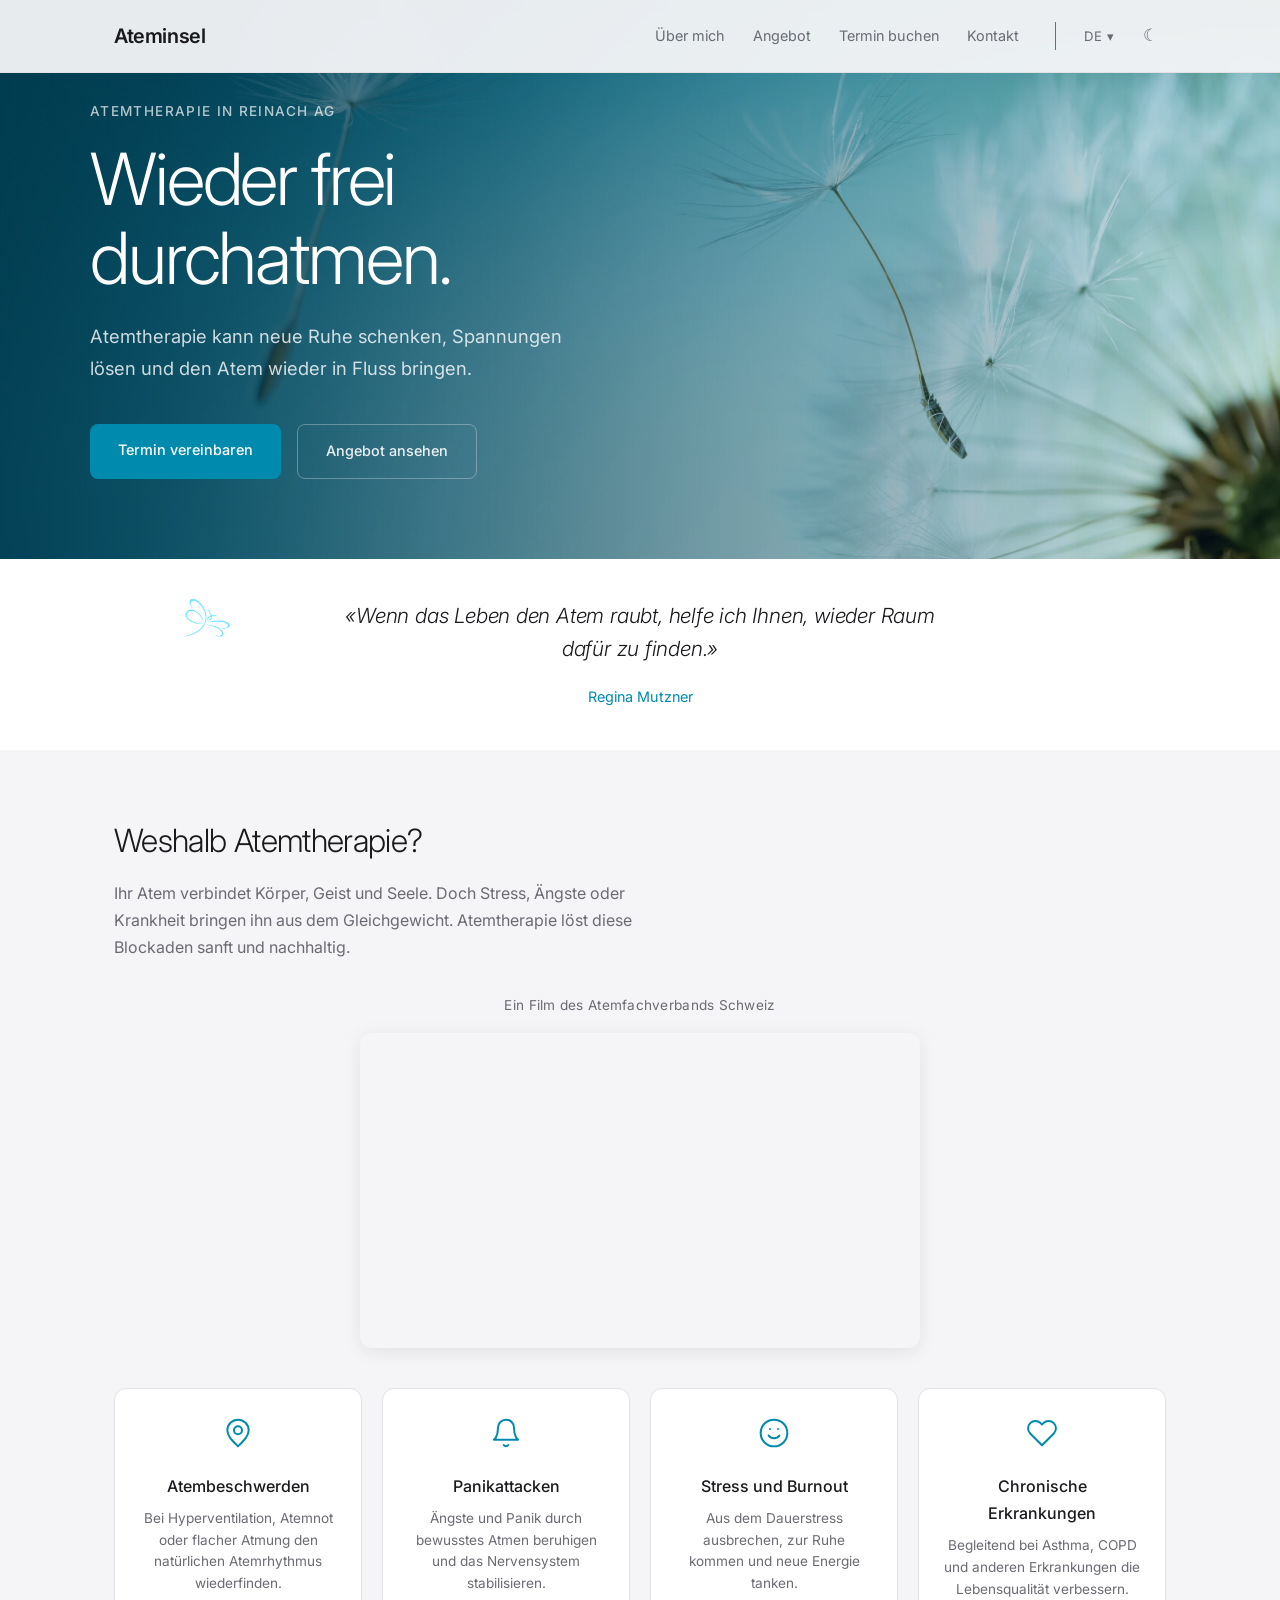
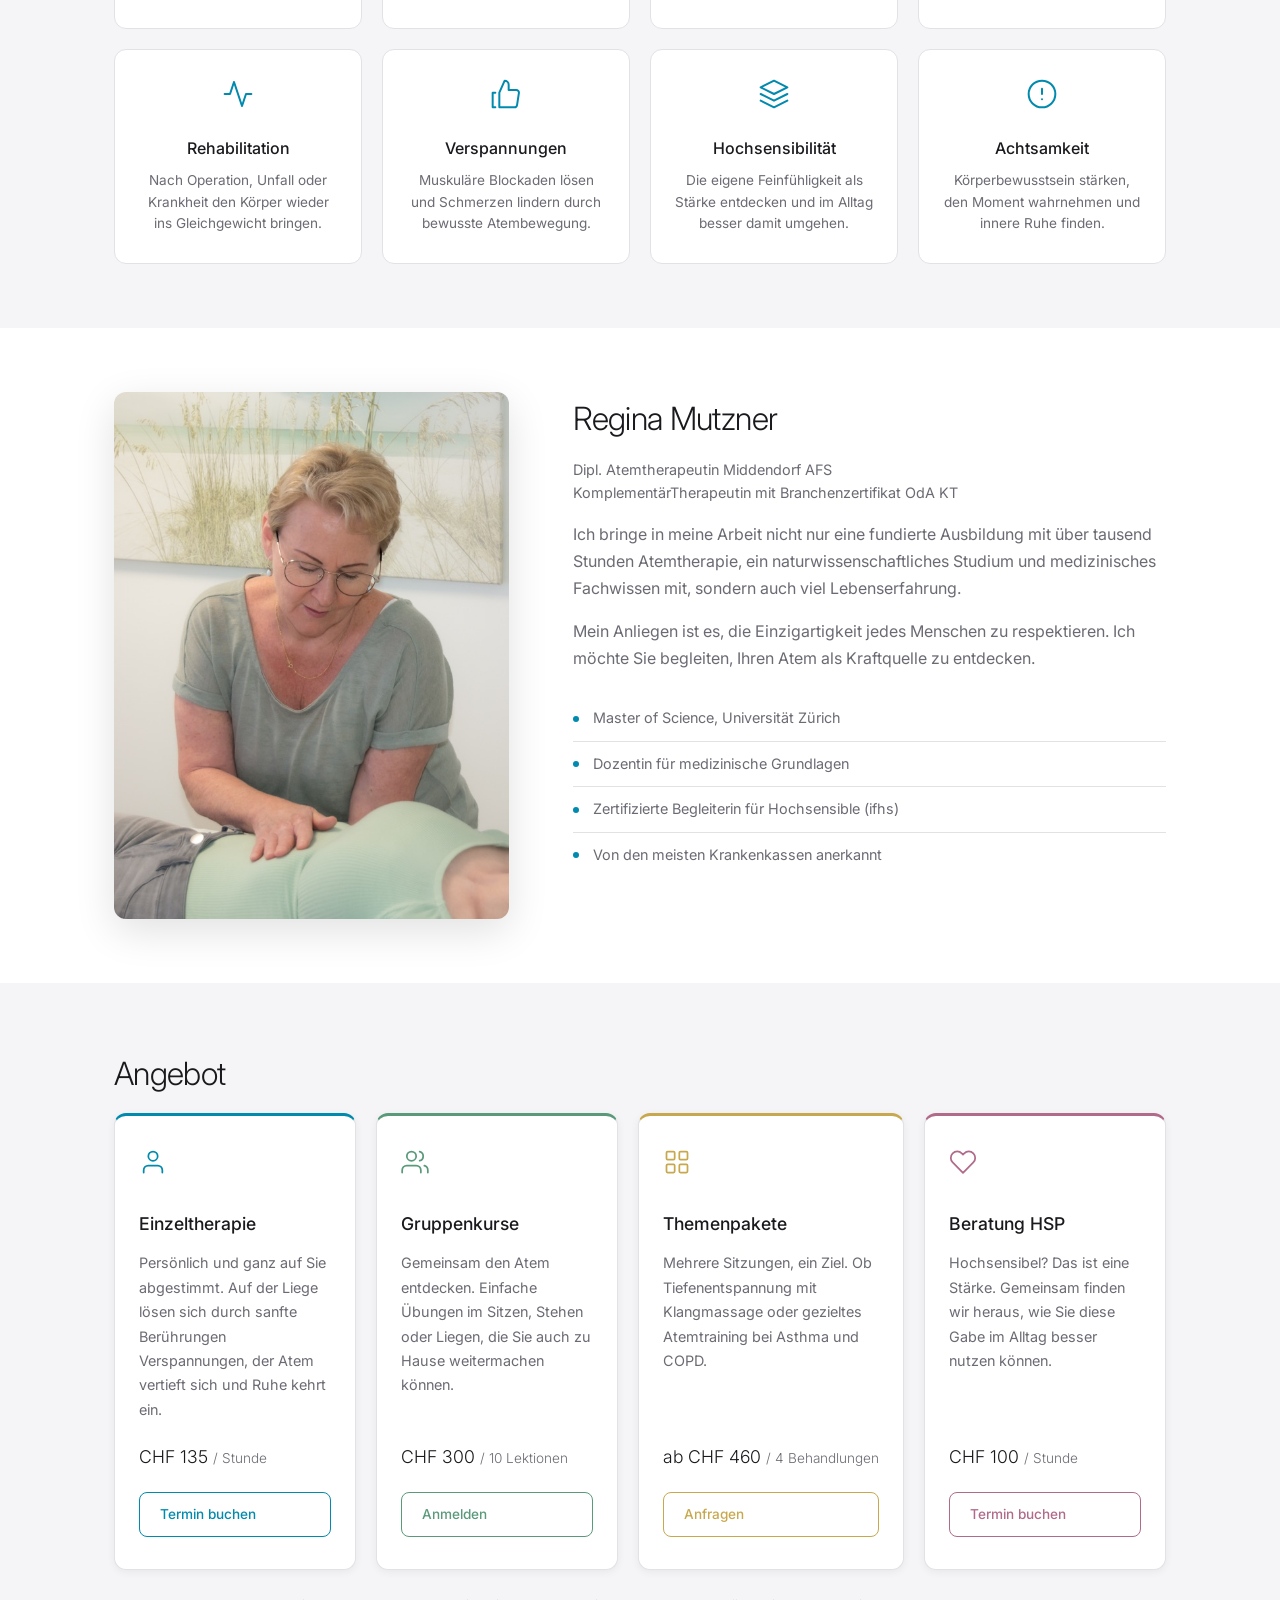
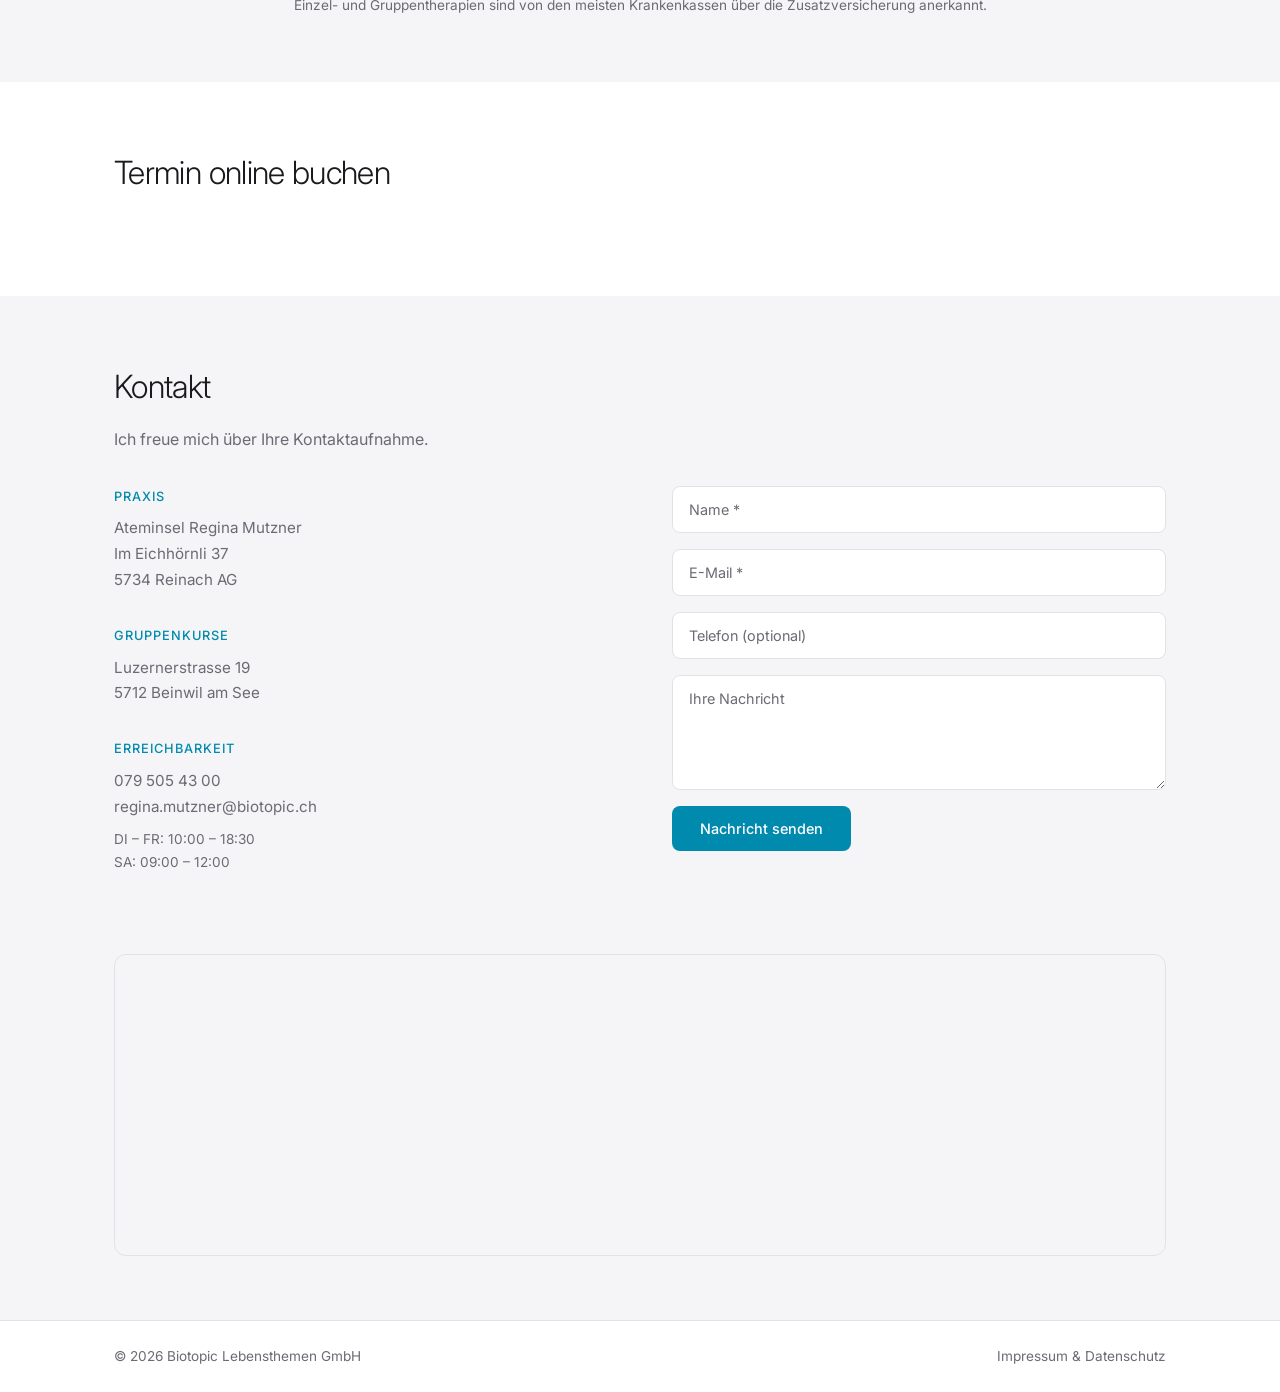
==== site/de/index.html @ 293b9588 "Video zwischen Text und Boxen, zentriert (560px) Co-Authored-By: Claude Opus 4.6 (1M context) <norep" ====
<!DOCTYPE html>
<html lang="de">
<head>
    <meta charset="UTF-8">
    <meta name="viewport" content="width=device-width, initial-scale=1.0">
    <meta name="robots" content="noindex, nofollow">
    <meta name="description" content="Ateminsel Regina Mutzner – Praxis für Atemtherapie Middendorf in Reinach AG. Einzeltherapie, Gruppenkurse und Beratung.">
    <title>Ateminsel – Regina Mutzner | Atemtherapie</title>
    <link rel="preconnect" href="https://fonts.googleapis.com">
    <link rel="preconnect" href="https://fonts.gstatic.com" crossorigin>
    <link href="https://fonts.googleapis.com/css2?family=Inter:wght@300;400;500;600&display=optional" rel="stylesheet">
    <link rel="stylesheet" href="../style.css">
    <link rel="icon" href="../favicon.ico">
    <link rel="apple-touch-icon" href="../apple-touch-icon.png">
</head>
<body>

    <!-- Navigation -->
    <nav class="nav" id="nav">
        <div class="nav-inner">
            <a href="#" class="nav-logo">Ateminsel</a>
            <button class="nav-toggle" aria-label="Menü öffnen">
                <span></span>
                <span></span>
                <span></span>
            </button>
            <ul class="nav-links">
                <li><a href="#ueber-mich">Über mich</a></li>
                <li><a href="#angebot">Angebot</a></li>
                <li><a href="#buchen">Termin buchen</a></li>
                <li><a href="#kontakt">Kontakt</a></li>
            </ul>
            <div class="lang-dropdown"><button class="lang-btn">DE ▾</button><div class="lang-menu"><div class="lang-menu-inner"><a href="../de/" class="lang-active">Deutsch</a><a href="../en/">English</a><a href="../fr/">Français</a><a href="../es/">Español</a></div></div></div>
            <button class="theme-toggle" aria-label="Farbmodus umschalten">
                <span class="icon-moon">&#9790;</span>
                <span class="icon-sun">&#9788;</span>
            </button>
        </div>
    </nav>

    <!-- Hero -->
    <section class="hero" id="hero">
        <div class="hero-overlay"></div>
        <div class="hero-content">
            <div class="hero-text">
                <p class="hero-label">Atemtherapie in Reinach AG</p>
                <h1>Wieder frei<br>durchatmen.</h1>
                <p class="hero-sub">Atemtherapie kann neue Ruhe schenken, Spannungen lösen und den Atem wieder in Fluss bringen.</p>
                <div class="hero-actions">
                    <a href="#buchen" class="btn btn-primary">Termin vereinbaren</a>
                    <a href="#angebot" class="btn btn-ghost-light">Angebot ansehen</a>
                </div>
            </div>
        </div>
    </section>

    <!-- Zitat -->
    <section class="quote-section">
        <div class="container">
            <img src="../img/libellen-logo.png" alt="" class="quote-libelle">
            <blockquote class="quote">
                <p>«Wenn das Leben den Atem raubt, helfe ich Ihnen, wieder Raum dafür zu finden.»</p>
                <cite>Regina Mutzner</cite>
            </blockquote>
        </div>
    </section>

    <!-- Weshalb Atemtherapie -->
    <section class="section section-alt" id="weshalb">
        <div class="container">
            <h2 class="section-title">Weshalb Atemtherapie?</h2>
            <p class="section-sub">Ihr Atem verbindet Körper, Geist und Seele. Doch Stress, Ängste oder Krankheit bringen ihn aus dem Gleichgewicht. Atemtherapie löst diese Blockaden sanft und nachhaltig.</p>
            <div class="video-container fade-in">
                <p class="video-label">Ein Film des Atemfachverbands Schweiz</p>
                <div class="video-wrapper">
                    <iframe src="https://www.youtube-nocookie.com/embed/lJjxyA-8mxY" title="AFS Atem ist Leben" frameborder="0" allow="accelerometer; autoplay; clipboard-write; encrypted-media; gyroscope; picture-in-picture; web-share" referrerpolicy="strict-origin-when-cross-origin" allowfullscreen loading="lazy"></iframe>
                </div>
            </div>
            <div class="weshalb-grid">
                <div class="weshalb-card fade-in">
                    <div class="weshalb-icon"><svg width="32" height="32" viewBox="0 0 24 24" fill="none" stroke="currentColor" stroke-width="1.5" stroke-linecap="round" stroke-linejoin="round"><path d="M12 22c4-4 8-7.5 8-12a8 8 0 1 0-16 0c0 4.5 4 8 8 12z"/><circle cx="12" cy="10" r="3"/></svg></div>
                    <h3>Atembeschwerden</h3>
                    <p>Bei Hyperventilation, Atemnot oder flacher Atmung den natürlichen Atemrhythmus wiederfinden.</p>
                </div>
                <div class="weshalb-card fade-in">
                    <div class="weshalb-icon"><svg width="32" height="32" viewBox="0 0 24 24" fill="none" stroke="currentColor" stroke-width="1.5" stroke-linecap="round" stroke-linejoin="round"><path d="M18 8A6 6 0 0 0 6 8c0 7-3 9-3 9h18s-3-2-3-9"/><path d="M13.73 21a2 2 0 0 1-3.46 0"/></svg></div>
                    <h3>Panikattacken</h3>
                    <p>Ängste und Panik durch bewusstes Atmen beruhigen und das Nervensystem stabilisieren.</p>
                </div>
                <div class="weshalb-card fade-in">
                    <div class="weshalb-icon"><svg width="32" height="32" viewBox="0 0 24 24" fill="none" stroke="currentColor" stroke-width="1.5" stroke-linecap="round" stroke-linejoin="round"><circle cx="12" cy="12" r="10"/><path d="M8 14s1.5 2 4 2 4-2 4-2"/><line x1="9" y1="9" x2="9.01" y2="9"/><line x1="15" y1="9" x2="15.01" y2="9"/></svg></div>
                    <h3>Stress und Burnout</h3>
                    <p>Aus dem Dauerstress ausbrechen, zur Ruhe kommen und neue Energie tanken.</p>
                </div>
                <div class="weshalb-card fade-in">
                    <div class="weshalb-icon"><svg width="32" height="32" viewBox="0 0 24 24" fill="none" stroke="currentColor" stroke-width="1.5" stroke-linecap="round" stroke-linejoin="round"><path d="M20.84 4.61a5.5 5.5 0 0 0-7.78 0L12 5.67l-1.06-1.06a5.5 5.5 0 0 0-7.78 7.78l1.06 1.06L12 21.23l7.78-7.78 1.06-1.06a5.5 5.5 0 0 0 0-7.78z"/></svg></div>
                    <h3>Chronische Erkrankungen</h3>
                    <p>Begleitend bei Asthma, COPD und anderen Erkrankungen die Lebensqualität verbessern.</p>
                </div>
                <div class="weshalb-card fade-in">
                    <div class="weshalb-icon"><svg width="32" height="32" viewBox="0 0 24 24" fill="none" stroke="currentColor" stroke-width="1.5" stroke-linecap="round" stroke-linejoin="round"><polyline points="22 12 18 12 15 21 9 3 6 12 2 12"/></svg></div>
                    <h3>Rehabilitation</h3>
                    <p>Nach Operation, Unfall oder Krankheit den Körper wieder ins Gleichgewicht bringen.</p>
                </div>
                <div class="weshalb-card fade-in">
                    <div class="weshalb-icon"><svg width="32" height="32" viewBox="0 0 24 24" fill="none" stroke="currentColor" stroke-width="1.5" stroke-linecap="round" stroke-linejoin="round"><path d="M14 9V5a3 3 0 0 0-3-3l-4 9v11h11.28a2 2 0 0 0 2-1.7l1.38-9a2 2 0 0 0-2-2.3H14z"/><path d="M4 22H2V11h2"/></svg></div>
                    <h3>Verspannungen</h3>
                    <p>Muskuläre Blockaden lösen und Schmerzen lindern durch bewusste Atembewegung.</p>
                </div>
                <div class="weshalb-card fade-in">
                    <div class="weshalb-icon"><svg width="32" height="32" viewBox="0 0 24 24" fill="none" stroke="currentColor" stroke-width="1.5" stroke-linecap="round" stroke-linejoin="round"><path d="M12 2L2 7l10 5 10-5-10-5z"/><path d="M2 17l10 5 10-5"/><path d="M2 12l10 5 10-5"/></svg></div>
                    <h3>Hochsensibilität</h3>
                    <p>Die eigene Feinfühligkeit als Stärke entdecken und im Alltag besser damit umgehen.</p>
                </div>
                <div class="weshalb-card fade-in">
                    <div class="weshalb-icon"><svg width="32" height="32" viewBox="0 0 24 24" fill="none" stroke="currentColor" stroke-width="1.5" stroke-linecap="round" stroke-linejoin="round"><circle cx="12" cy="12" r="10"/><line x1="12" y1="8" x2="12" y2="12"/><line x1="12" y1="16" x2="12.01" y2="16"/></svg></div>
                    <h3>Achtsamkeit</h3>
                    <p>Körperbewusstsein stärken, den Moment wahrnehmen und innere Ruhe finden.</p>
                </div>
            </div>
        </div>
    </section>

    <!-- Über mich -->
    <section class="section" id="ueber-mich">
        <div class="container">
            <div class="about">
                <div class="about-image">
                    <img src="../img/regina-foto.jpg" alt="Regina Mutzner, Atemtherapeutin">
                </div>
                <div class="about-text">
                    <h2 class="section-title">Regina Mutzner</h2>
                    <p class="about-role">Dipl. Atemtherapeutin Middendorf AFS<br>KomplementärTherapeutin mit Branchenzertifikat OdA KT</p>
                    <p>Ich bringe in meine Arbeit nicht nur eine fundierte Ausbildung mit über tausend Stunden Atemtherapie, ein naturwissenschaftliches Studium und medizinisches Fachwissen mit, sondern auch viel Lebenserfahrung.</p>
                    <p>Mein Anliegen ist es, die Einzigartigkeit jedes Menschen zu respektieren. Ich möchte Sie begleiten, Ihren Atem als Kraftquelle zu entdecken.</p>
                    <ul class="about-facts">
                        <li>Master of Science, Universität Zürich</li>
                        <li>Dozentin für medizinische Grundlagen</li>
                        <li>Zertifizierte Begleiterin für Hochsensible (ifhs)</li>
                        <li>Von den meisten Krankenkassen anerkannt</li>
                    </ul>
                </div>
            </div>
        </div>
    </section>

    <!-- Angebot -->
    <section class="section section-alt section-angebot" id="angebot">
        <div class="container">
            <h2 class="section-title">Angebot</h2>
            <div class="cards">

                <div class="card card-1">
                    <div class="card-icon"><svg width="28" height="28" viewBox="0 0 24 24" fill="none" stroke="currentColor" stroke-width="1.5" stroke-linecap="round" stroke-linejoin="round"><path d="M20 21v-2a4 4 0 0 0-4-4H8a4 4 0 0 0-4 4v2"/><circle cx="12" cy="7" r="4"/></svg></div>
                    <h3>Einzeltherapie</h3>
                    <p>Persönlich und ganz auf Sie abgestimmt. Auf der Liege lösen sich durch sanfte Berührungen Verspannungen, der Atem vertieft sich und Ruhe kehrt ein.</p>
                    <div class="card-price">CHF 135 <span>/ Stunde</span></div>
                    <a href="#buchen" class="btn btn-small">Termin buchen</a>
                </div>

                <div class="card card-2">
                    <div class="card-icon"><svg width="28" height="28" viewBox="0 0 24 24" fill="none" stroke="currentColor" stroke-width="1.5" stroke-linecap="round" stroke-linejoin="round"><path d="M17 21v-2a4 4 0 0 0-4-4H5a4 4 0 0 0-4 4v2"/><circle cx="9" cy="7" r="4"/><path d="M23 21v-2a4 4 0 0 0-3-3.87"/><path d="M16 3.13a4 4 0 0 1 0 7.75"/></svg></div>
                    <h3>Gruppenkurse</h3>
                    <p>Gemeinsam den Atem entdecken. Einfache Übungen im Sitzen, Stehen oder Liegen, die Sie auch zu Hause weitermachen können.</p>
                    <div class="card-price">CHF 300 <span>/ 10 Lektionen</span></div>
                    <a href="#kontakt" class="btn btn-small">Anmelden</a>
                </div>

                <div class="card card-3">
                    <div class="card-icon"><svg width="28" height="28" viewBox="0 0 24 24" fill="none" stroke="currentColor" stroke-width="1.5" stroke-linecap="round" stroke-linejoin="round"><rect x="3" y="3" width="7" height="7" rx="1"/><rect x="14" y="3" width="7" height="7" rx="1"/><rect x="3" y="14" width="7" height="7" rx="1"/><rect x="14" y="14" width="7" height="7" rx="1"/></svg></div>
                    <h3>Themenpakete</h3>
                    <p>Mehrere Sitzungen, ein Ziel. Ob Tiefenentspannung mit Klangmassage oder gezieltes Atemtraining bei Asthma und COPD.</p>
                    <div class="card-price">ab CHF 460 <span>/ 4 Behandlungen</span></div>
                    <a href="#kontakt" class="btn btn-small">Anfragen</a>
                </div>

                <div class="card card-4">
                    <div class="card-icon"><svg width="28" height="28" viewBox="0 0 24 24" fill="none" stroke="currentColor" stroke-width="1.5" stroke-linecap="round" stroke-linejoin="round"><path d="M20.84 4.61a5.5 5.5 0 0 0-7.78 0L12 5.67l-1.06-1.06a5.5 5.5 0 0 0-7.78 7.78l1.06 1.06L12 21.23l7.78-7.78 1.06-1.06a5.5 5.5 0 0 0 0-7.78z"/></svg></div>
                    <h3>Beratung HSP</h3>
                    <p>Hochsensibel? Das ist eine Stärke. Gemeinsam finden wir heraus, wie Sie diese Gabe im Alltag besser nutzen können.</p>
                    <div class="card-price">CHF 100 <span>/ Stunde</span></div>
                    <a href="#buchen" class="btn btn-small">Termin buchen</a>
                </div>

            </div>
            <div id="kurse-liste"></div>
            <p class="cards-note">Einzel- und Gruppentherapien sind von den meisten Krankenkassen über die Zusatzversicherung anerkannt.</p>
        </div>
    </section>

    <!-- Termin buchen -->
    <section class="section section-buchen" id="buchen">
        <div class="container">
            <h2 class="section-title">Termin online buchen</h2>
            <div class="cal-wrapper">
                <div style="width:100%;height:100%;overflow:scroll" id="my-cal-inline-ateminsel"></div>
            </div>
        </div>
    </section>

    <!-- Kontakt -->
    <section class="section section-alt" id="kontakt">
        <div class="container">
            <h2 class="section-title">Kontakt</h2>
            <p class="section-sub">Ich freue mich über Ihre Kontaktaufnahme.</p>
            <div class="contact-grid">

                <div class="contact-info">
                    <div class="contact-block">
                        <h3>Praxis</h3>
                        <p>Ateminsel Regina Mutzner<br>
                        Im Eichhörnli 37<br>
                        5734 Reinach AG</p>
                    </div>
                    <div class="contact-block">
                        <h3>Gruppenkurse</h3>
                        <p>Luzernerstrasse 19<br>
                        5712 Beinwil am See</p>
                    </div>
                    <div class="contact-block">
                        <h3>Erreichbarkeit</h3>
                        <p>
                            <a href="tel:+41795054300">079 505 43 00</a><br>
                            <a href="mailto:regina.mutzner@biotopic.ch">regina.mutzner@biotopic.ch</a>
                        </p>
                        <p class="contact-hours">DI – FR: 10:00 – 18:30<br>SA: 09:00 – 12:00</p>
                    </div>
                </div>

                <form class="contact-form" id="kontakt-form" action="../kontakt.php" method="post">
                    <input type="text" name="name" placeholder="Name *" required>
                    <input type="email" name="email" placeholder="E-Mail *" required>
                    <input type="tel" name="phone" placeholder="Telefon (optional)">
                    <textarea name="message" placeholder="Ihre Nachricht" rows="5" required></textarea>
                    <input type="text" name="website" class="hp-field" tabindex="-1" autocomplete="off">
                    <input type="hidden" name="_ts" value="">
                    <button type="submit" class="btn btn-primary">Nachricht senden</button>
                    <p class="form-status" id="form-status"></p>
                </form>

            </div>
            <div class="map-wrapper">
                <iframe src="https://www.openstreetmap.org/export/embed.html?bbox=8.1895%2C47.2510%2C8.1975%2C47.2550&layer=mapnik&marker=47.2530%2C8.1936" title="Standort Ateminsel"></iframe>
            </div>
        </div>
    </section>

    <!-- Footer -->
    <footer class="footer">
        <div class="container footer-inner">
            <p>&copy; 2026 Biotopic Lebensthemen GmbH</p>
            <a href="impressum.html">Impressum &amp; Datenschutz</a>
        </div>
    </footer>

    <script src="../main.js"></script>
    <script type="text/javascript">
    var calTheme = (localStorage.getItem('theme') === 'dark') ? 'dark' : 'light';
    (function (C, A, L) { let p = function (a, ar) { a.q.push(ar); }; let d = C.document; C.Cal = C.Cal || function () { let cal = C.Cal; let ar = arguments; if (!cal.loaded) { cal.ns = {}; cal.q = cal.q || []; d.head.appendChild(d.createElement("script")).src = A; cal.loaded = true; } if (ar[0] === L) { const api = function () { p(api, arguments); }; const namespace = ar[1]; api.q = api.q || []; if(typeof namespace === "string"){cal.ns[namespace] = cal.ns[namespace] || api;p(cal.ns[namespace], ar);p(cal, ["initNamespace", namespace]);} else p(cal, ar); return;} p(cal, ar); }; })(window, "https://app.cal.eu/embed/embed.js", "init");
    Cal("init", "ateminsel", {origin:"https://app.cal.eu"});
    Cal.ns.ateminsel("inline", {
        elementOrSelector:"#my-cal-inline-ateminsel",
        config: {"layout":"month_view","useSlotsViewOnSmallScreen":"true","theme":calTheme},
        calLink: "regina-mutzner/ateminsel",
    });
    Cal.ns.ateminsel("ui", {"theme":calTheme,"cssVarsPerTheme":{"light":{"cal-brand":"#006d8a"},"dark":{"cal-brand":"#00b8e6"}},"hideEventTypeDetails":false,"layout":"month_view"});
    </script>
</body>
</html>
---- site/style.css ----
/* ========================================
   Ateminsel – One-Pager (Light/Dark)
   ======================================== */

:root {
    --bg: #ffffff;
    --bg-alt: #f5f5f7;
    --bg-card: #ffffff;
    --text: #1a1a1e;
    --text-muted: #6b6b74;
    --accent: #008aad;
    --accent-hover: #006d8a;
    --accent-light: #e8f6fa;
    --accent-glow: rgba(0, 138, 173, 0.1);
    --gold: #c8a84e;
    --border: #e2e2e6;
    --radius: 12px;
    --transition: 0.3s ease;
    --nav-bg: rgba(245, 245, 247, 0.95);
}

[data-theme="dark"] {
    --bg: #0e0e10;
    --bg-alt: #161618;
    --bg-card: #1c1c20;
    --text: #e4e4e7;
    --text-muted: #8b8b94;
    --accent: #009BC1;
    --accent-hover: #00b8e6;
    --accent-light: #1a2e33;
    --accent-glow: rgba(0, 155, 193, 0.15);
    --border: #2a2a2e;
    --nav-bg: rgba(14, 14, 16, 0.85);
}

/* Reset */
*, *::before, *::after {
    margin: 0;
    padding: 0;
    box-sizing: border-box;
}

html {
    scroll-behavior: smooth;
    scroll-padding-top: 80px;
}

body {
    font-family: 'Inter', -apple-system, BlinkMacSystemFont, sans-serif;
    background: var(--bg);
    color: var(--text);
    font-size: 16px;
    line-height: 1.7;
    -webkit-font-smoothing: antialiased;
}

a {
    color: var(--accent);
    text-decoration: none;
    transition: color var(--transition);
}

a:hover {
    color: var(--accent-hover);
}

img {
    max-width: 100%;
    height: auto;
    display: block;
}

.container {
    max-width: 1100px;
    margin: 0 auto;
    padding: 0 24px;
}

/* ── Navigation ──────────────────────── */

.nav {
    position: fixed;
    top: 0;
    left: 0;
    right: 0;
    z-index: 100;
    background: var(--nav-bg);
    backdrop-filter: blur(20px);
    border-bottom: 1px solid var(--border);
}

.nav-inner {
    max-width: 1100px;
    margin: 0 auto;
    padding: 0 24px;
    display: flex;
    align-items: center;
    justify-content: space-between;
    height: 72px;
}

.nav-logo {
    font-size: 1.25rem;
    font-weight: 600;
    color: var(--text);
    letter-spacing: -0.02em;
    display: flex;
    align-items: center;
    gap: 8px;
}

.nav-logo-icon {
    width: 36px;
    height: 36px;
}

.nav-logo:hover {
    color: var(--accent);
}

.nav-links {
    display: flex;
    list-style: none;
    gap: 28px;
    margin-left: auto;
    margin-right: 12px;
}

.lang-dropdown,
.theme-toggle {
    margin-left: 12px;
}

.nav-links a {
    color: var(--text-muted);
    font-size: 0.9rem;
    font-weight: 400;
    transition: color var(--transition);
    position: relative;
}

.nav-links a:hover {
    color: var(--accent);
}

.nav-links a::after {
    content: '';
    position: absolute;
    left: 0;
    bottom: -4px;
    width: 100%;
    height: 2px;
    background: var(--accent);
    border-radius: 1px;
    transform: scaleX(0);
    transition: transform 0.3s ease;
}

.nav-links a.active {
    color: var(--text);
}

.nav-links a.active::after {
    transform: scaleX(1);
}

.nav-toggle {
    display: none;
    flex-direction: column;
    gap: 5px;
    background: none;
    border: none;
    cursor: pointer;
    padding: 4px;
}

.nav-toggle span {
    display: block;
    width: 24px;
    height: 2px;
    background: var(--text);
    border-radius: 2px;
    transition: var(--transition);
}

/* ── Hero ────────────────────────────── */

.hero {
    position: relative;
    min-height: auto;
    display: flex;
    align-items: center;
    padding: 100px 24px 80px;
    overflow: hidden;
}

.hero::before {
    content: '';
    position: absolute;
    inset: -10px;
    background: url('img/hero-bg.jpg') center/cover no-repeat;
    transform: scale(1.05);
    will-change: transform;
}

@keyframes hero-settle {
    0% { transform: scale(1.05); }
    100% { transform: scale(1); }
}

.hero.animate::before {
    animation: hero-settle 5s ease-out 1 forwards;
}

@media (prefers-reduced-motion: reduce) {
    .hero.animate::before { animation: none; }
    .hero::before { inset: 0; transform: none; }
}


.hero-overlay {
    position: absolute;
    inset: 0;
    background: linear-gradient(to right, rgba(0,60,80,0.88) 0%, rgba(0,60,80,0.65) 40%, rgba(0,80,110,0.15) 100%);
    z-index: 0;
}

.hero-content {
    position: relative;
    z-index: 1;
    max-width: 1100px;
    margin: 0 auto;
    width: 100%;
}

.hero-label {
    font-size: 0.85rem;
    font-weight: 500;
    color: rgba(255,255,255,0.7);
    text-transform: uppercase;
    letter-spacing: 0.1em;
    margin-bottom: 16px;
}

.hero h1 {
    font-size: clamp(2.5rem, 6vw, 4.5rem);
    font-weight: 300;
    line-height: 1.1;
    letter-spacing: -0.03em;
    margin-bottom: 24px;
    color: #fff;
}

.hero-sub {
    font-size: 1.15rem;
    color: rgba(255,255,255,0.8);
    max-width: 520px;
    margin-bottom: 40px;
    line-height: 1.7;
}

.hero-actions {
    display: flex;
    gap: 16px;
    flex-wrap: wrap;
}

/* ── Buttons ─────────────────────────── */

.btn {
    display: inline-block;
    padding: 14px 28px;
    font-size: 0.9rem;
    font-weight: 500;
    border-radius: 8px;
    transition: all var(--transition);
    cursor: pointer;
    border: none;
    font-family: inherit;
}

.btn-primary {
    background: var(--accent);
    color: #fff;
}

.btn-primary:hover {
    background: var(--accent-hover);
    color: #fff;
    transform: translateY(-1px);
    box-shadow: 0 8px 24px rgba(0, 155, 193, 0.25);
}

.btn-ghost {
    background: transparent;
    color: var(--text-muted);
    border: 1px solid var(--border);
}

.btn-ghost:hover {
    color: var(--text);
    border-color: var(--text-muted);
}

.btn-ghost-light {
    background: transparent;
    color: rgba(255,255,255,0.9);
    border: 1px solid rgba(255,255,255,0.3);
}

.btn-ghost-light:hover {
    color: #fff;
    border-color: rgba(255,255,255,0.6);
    background: rgba(255,255,255,0.1);
}

.btn-small {
    padding: 10px 20px;
    font-size: 0.85rem;
    background: transparent;
    color: var(--accent);
    border: 1px solid var(--accent);
}

.btn-small:hover {
    background: var(--accent);
    color: #fff;
}

/* ── Zitat ────────────────────────────── */

.quote-section {
    background: var(--bg);
    padding: 40px 0;
    position: relative;
}

.quote-section .container {
    position: relative;
}

.quote-libelle {
    position: absolute;
    left: 80px;
    top: -8px;
    width: 64px;
    height: 64px;
    opacity: 0.6;
}

.quote {
    text-align: center;
    max-width: 640px;
    margin: 0 auto;
}

.quote p {
    font-size: 1.3rem;
    font-weight: 300;
    line-height: 1.6;
    letter-spacing: -0.01em;
    color: var(--text);
    font-style: italic;
}

.quote cite {
    display: block;
    margin-top: 20px;
    font-size: 0.9rem;
    font-style: normal;
    color: var(--accent);
}

/* ── Weshalb Atemtherapie ─────────────── */

.weshalb-grid {
    display: grid;
    grid-template-columns: repeat(4, 1fr);
    gap: 20px;
    margin-top: 8px;
}

.weshalb-card {
    background: var(--bg);
    border: 1px solid var(--border);
    border-radius: var(--radius);
    padding: 28px 24px;
    transition: all var(--transition);
    text-align: center;
}

.weshalb-card:hover {
    transform: translateY(-4px);
    box-shadow: 0 8px 32px var(--accent-glow);
    border-color: var(--accent);
}

.weshalb-icon {
    color: var(--accent);
    margin-bottom: 16px;
}

.weshalb-card h3 {
    font-size: 1rem;
    font-weight: 500;
    margin-bottom: 8px;
}

.weshalb-card p {
    font-size: 0.85rem;
    color: var(--text-muted);
    line-height: 1.6;
}

/* Scroll-Animation */
.fade-in {
    opacity: 0;
    transform: translateY(24px);
    transition: opacity 0.6s ease, transform 0.6s ease;
}

.fade-in.visible {
    opacity: 1;
    transform: translateY(0);
}

@media (max-width: 900px) {
    .weshalb-grid {
        grid-template-columns: repeat(2, 1fr);
    }
}

@media (max-width: 600px) {
    .weshalb-grid {
        grid-template-columns: 1fr;
    }
}

/* ── Video ───────────────────────────── */

.video-container {
    max-width: 560px;
    margin: 24px auto 40px;
    text-align: center;
}

.video-label {
    font-size: 0.85rem;
    color: var(--text-muted);
    margin-bottom: 16px;
    letter-spacing: 0.02em;
}

.video-wrapper {
    position: relative;
    padding-bottom: 56.25%;
    height: 0;
    border-radius: var(--radius);
    overflow: hidden;
    box-shadow: 0 4px 20px rgba(0,0,0,0.08);
}

.video-wrapper iframe {
    position: absolute;
    top: 0;
    left: 0;
    width: 100%;
    height: 100%;
}

/* ── Sections ────────────────────────── */

.section {
    padding: 64px 0;
}

.section-alt {
    background: var(--bg-alt);
}

.section-title {
    font-size: 2rem;
    font-weight: 300;
    letter-spacing: -0.02em;
    margin-bottom: 12px;
}

.section-sub {
    color: var(--text-muted);
    margin-bottom: 32px;
    max-width: 520px;
}

/* ── Cards (Angebot) ─────────────────── */

.cards {
    display: grid;
    grid-template-columns: repeat(4, 1fr);
    gap: 20px;
}

.card {
    background: var(--bg-card);
    border: 1px solid var(--border);
    border-radius: var(--radius);
    padding: 32px 24px;
    display: flex;
    flex-direction: column;
    transition: all var(--transition);
    box-shadow: 0 2px 8px rgba(0, 0, 0, 0.06);
    border-top: 3px solid var(--accent);
}

.card:hover {
    box-shadow: 0 8px 32px var(--accent-glow);
    transform: translateY(-4px);
}

.card-icon {
    font-size: 1.5rem;
    color: var(--accent);
    margin-bottom: 20px;
}

.card h3 {
    font-size: 1.1rem;
    font-weight: 500;
    margin-bottom: 12px;
}

.card p {
    font-size: 0.9rem;
    color: var(--text-muted);
    flex: 1;
    margin-bottom: 20px;
}

.card-price {
    font-size: 1.1rem;
    font-weight: 300;
    margin-bottom: 20px;
    white-space: nowrap;
}

.card-price span {
    font-size: 0.85rem;
    color: var(--text-muted);
}

.card-1 { border-top-color: #008aad; }
.card-1 .card-icon { color: #008aad; }
.card-1 .btn-small { color: #008aad; border-color: #008aad; }
.card-1 .btn-small:hover { background: #008aad; color: #fff; }

.card-2 { border-top-color: #5a9a7a; }
.card-2 .card-icon { color: #5a9a7a; }
.card-2 .btn-small { color: #5a9a7a; border-color: #5a9a7a; }
.card-2 .btn-small:hover { background: #5a9a7a; color: #fff; }

.card-3 { border-top-color: #c8a84e; }
.card-3 .card-icon { color: #c8a84e; }
.card-3 .btn-small { color: #c8a84e; border-color: #c8a84e; }
.card-3 .btn-small:hover { background: #c8a84e; color: #fff; }

.card-4 { border-top-color: #b06a8a; }
.card-4 .card-icon { color: #b06a8a; }
.card-4 .btn-small { color: #b06a8a; border-color: #b06a8a; }
.card-4 .btn-small:hover { background: #b06a8a; color: #fff; }

/* ── Kurse ────────────────────────────── */

.kurs-card {
    background: var(--bg);
    border: 1px solid var(--border);
    border-radius: var(--radius);
    padding: 28px 32px;
    margin-top: 32px;
    border-left: 3px solid var(--accent);
}

.kurs-header {
    display: flex;
    justify-content: space-between;
    align-items: center;
    margin-bottom: 20px;
    flex-wrap: wrap;
    gap: 12px;
}

.kurs-header h3 {
    font-size: 1.1rem;
    font-weight: 500;
}

.kurs-badge {
    font-size: 0.8rem;
    padding: 4px 12px;
    border-radius: 100px;
    font-weight: 500;
}

.badge-frei {
    background: var(--accent-light);
    color: var(--accent);
}

.badge-voll {
    background: #fce4ec;
    color: #c62828;
}

.kurs-details {
    display: grid;
    grid-template-columns: 2fr 1fr 1fr;
    gap: 16px;
    margin-bottom: 20px;
}

.kurs-detail strong {
    display: block;
    font-size: 0.75rem;
    text-transform: uppercase;
    letter-spacing: 0.05em;
    color: var(--accent);
    margin-bottom: 4px;
}

.kurs-detail {
    font-size: 0.9rem;
    color: var(--text-muted);
}

.btn-kurs {
    color: var(--accent) !important;
    border-color: var(--accent) !important;
}

.btn-kurs:hover {
    background: var(--accent) !important;
    color: #fff !important;
}

.kurse-leer {
    text-align: center;
    color: var(--text-muted);
    padding: 24px;
    font-style: italic;
}

@media (max-width: 600px) {
    .kurs-details {
        grid-template-columns: 1fr;
    }
}

/* ── Buchen ───────────────────────────── */

.cal-wrapper {
    max-width: 1000px;
    margin: 32px auto 0;
}


.cards-note {
    margin-top: 24px;
    font-size: 0.85rem;
    color: var(--text-muted);
    text-align: center;
}

/* ── About ───────────────────────────── */

.about {
    display: grid;
    grid-template-columns: 1fr 1.5fr;
    gap: 64px;
    align-items: start;
}

.about-image img {
    border-radius: var(--radius);
    width: 100%;
    aspect-ratio: 3 / 4;
    object-fit: cover;
    box-shadow: 0 12px 40px rgba(0, 0, 0, 0.12);
}

.about-role {
    color: var(--accent);
    font-size: 0.9rem;
    margin-bottom: 24px;
    line-height: 1.6;
}

.about-text p {
    color: var(--text-muted);
    margin-bottom: 16px;
}

.about-facts {
    list-style: none;
    margin-top: 24px;
}

.about-facts li {
    padding: 10px 0;
    border-bottom: 1px solid var(--border);
    font-size: 0.9rem;
    color: var(--text-muted);
    padding-left: 20px;
    position: relative;
}

.about-facts li:last-child {
    border-bottom: none;
}

.about-facts li::before {
    content: '';
    position: absolute;
    left: 0;
    top: 50%;
    transform: translateY(-50%);
    width: 6px;
    height: 6px;
    background: var(--accent);
    border-radius: 50%;
}

/* ── Contact ─────────────────────────── */

.section-kontakt {
    background: url('img/kontakt-bg.jpg') center/cover no-repeat fixed;
    position: relative;
}

.section-kontakt::before {
    content: '';
    position: absolute;
    inset: 0;
    background: linear-gradient(135deg, rgba(255,255,255,0.92) 0%, rgba(245,245,247,0.95) 100%);
}

.section-kontakt > .container {
    position: relative;
    z-index: 1;
}

.contact-grid {
    display: grid;
    grid-template-columns: 1fr 1fr;
    gap: 64px;
}

.contact-block {
    margin-bottom: 32px;
}

.contact-block h3 {
    font-size: 0.8rem;
    font-weight: 500;
    text-transform: uppercase;
    letter-spacing: 0.08em;
    color: var(--accent);
    margin-bottom: 8px;
}

.contact-block p {
    color: var(--text-muted);
    font-size: 0.95rem;
}

.contact-block a {
    color: var(--text-muted);
}

.contact-block a:hover {
    color: var(--accent);
}

.contact-hours {
    margin-top: 8px;
    font-size: 0.85rem !important;
    color: var(--text-muted);
}

.contact-form {
    display: flex;
    flex-direction: column;
    gap: 16px;
}

.contact-form input,
.contact-form textarea {
    background: var(--bg-card);
    border: 1px solid var(--border);
    border-radius: 8px;
    padding: 14px 16px;
    color: var(--text);
    font-family: inherit;
    font-size: 0.9rem;
    transition: border-color var(--transition);
    outline: none;
}

.contact-form input::placeholder,
.contact-form textarea::placeholder {
    color: var(--text-muted);
}

.contact-form input:focus,
.contact-form textarea:focus {
    border-color: var(--accent);
}

.contact-form textarea {
    resize: vertical;
}

.contact-form .btn {
    align-self: flex-start;
}

.hp-field {
    position: absolute;
    left: -9999px;
    opacity: 0;
    height: 0;
    width: 0;
}

.form-status {
    font-size: 0.9rem;
    margin-top: 8px;
}

.form-status.success {
    color: #2e7d32;
}

.form-status.error {
    color: #c62828;
}

/* ── Map ─────────────────────────────── */

.map-wrapper {
    margin-top: 48px;
    border-radius: var(--radius);
    overflow: hidden;
    border: 1px solid var(--border);
}

.map-wrapper iframe {
    width: 100%;
    height: 300px;
    border: none;
    display: block;
}

/* ── Footer ──────────────────────────── */

.footer {
    border-top: 1px solid var(--border);
    padding: 24px 0;
}

.footer-inner {
    display: flex;
    justify-content: space-between;
    align-items: center;
    font-size: 0.85rem;
    color: var(--text-muted);
}

.footer a {
    color: var(--text-muted);
}

.footer a:hover {
    color: var(--text);
}

/* ── Legal (Impressum) ───────────────── */

.legal h3 {
    font-size: 0.95rem;
    font-weight: 500;
    margin-top: 32px;
    margin-bottom: 8px;
}

.legal p {
    color: var(--text-muted);
    margin-bottom: 12px;
    font-size: 0.95rem;
}

/* ── Language Dropdown ────────────────── */

.lang-dropdown {
    position: relative;
    margin-left: 24px;
    padding-left: 20px;
    border-left: 1px solid var(--text-muted);
}

.lang-btn {
    background: none;
    border: none;
    padding: 6px 8px;
    font-size: 0.82rem;
    font-family: inherit;
    color: var(--text-muted);
    cursor: pointer;
    transition: color var(--transition);
    letter-spacing: 0.03em;
}

.lang-btn:hover {
    color: var(--text);
}

.lang-menu {
    display: none;
    position: absolute;
    top: 100%;
    right: 0;
    padding-top: 4px;
    z-index: 200;
}

.lang-menu-inner {
    background: var(--bg);
    border: 1px solid var(--border);
    border-radius: 10px;
    box-shadow: 0 8px 24px rgba(0,0,0,0.08);
    overflow: hidden;
    min-width: 130px;
}

.lang-dropdown.open .lang-menu {
    display: block;
}

.lang-menu a {
    display: block;
    padding: 10px 18px;
    font-size: 0.82rem;
    color: var(--text-muted);
    letter-spacing: 0.02em;
    transition: color var(--transition), background var(--transition);
}

.lang-menu a:hover {
    background: var(--accent-glow);
    color: var(--text);
}

.lang-menu a.lang-active {
    color: var(--accent);
    font-weight: 500;
}

/* ── Theme Toggle ────────────────────── */

.theme-toggle {
    background: none;
    border: none;
    width: 32px;
    height: 32px;
    display: flex;
    align-items: center;
    justify-content: center;
    cursor: pointer;
    color: var(--text-muted);
    font-size: 1.05rem;
    transition: color var(--transition);
    line-height: 1;
}

.theme-toggle:hover {
    color: var(--text);
}

.theme-toggle .icon-moon { display: inline; }
.theme-toggle .icon-sun { display: none; }

[data-theme="dark"] .theme-toggle .icon-moon { display: none; }
[data-theme="dark"] .theme-toggle .icon-sun { display: inline; }

/* ── Responsive ──────────────────────── */

@media (max-width: 900px) {
    .cards {
        grid-template-columns: repeat(2, 1fr);
    }

    .hero {
        text-align: center;
    }

    .hero-sub {
        margin-left: auto;
        margin-right: auto;
    }

    .hero-actions {
        justify-content: center;
    }

    .about {
        grid-template-columns: 1fr;
        gap: 40px;
    }

    .about-image img {
        max-width: 300px;
        margin: 0 auto;
    }

    .contact-grid {
        grid-template-columns: 1fr;
        gap: 40px;
    }
}

@media (max-width: 600px) {
    .nav-links {
        display: none;
        position: absolute;
        top: 72px;
        left: 0;
        right: 0;
        background: var(--nav-bg);
        backdrop-filter: blur(20px);
        flex-direction: column;
        padding: 24px;
        gap: 16px;
        border-bottom: 1px solid var(--border);
    }

    .nav-links.active {
        display: flex;
    }

    .nav-toggle {
        display: flex;
    }

    .lang-dropdown {
        border-left: none;
        padding-left: 0;
        margin-left: 12px;
    }

    .cards {
        grid-template-columns: 1fr;
    }

    .section {
        padding: 48px 0;
    }

    .hero {
        min-height: auto;
        padding: 100px 24px 48px;
    }

    .hero h1 {
        font-size: 2.2rem;
    }

    .footer-inner {
        flex-direction: column;
        gap: 8px;
        text-align: center;
    }
}
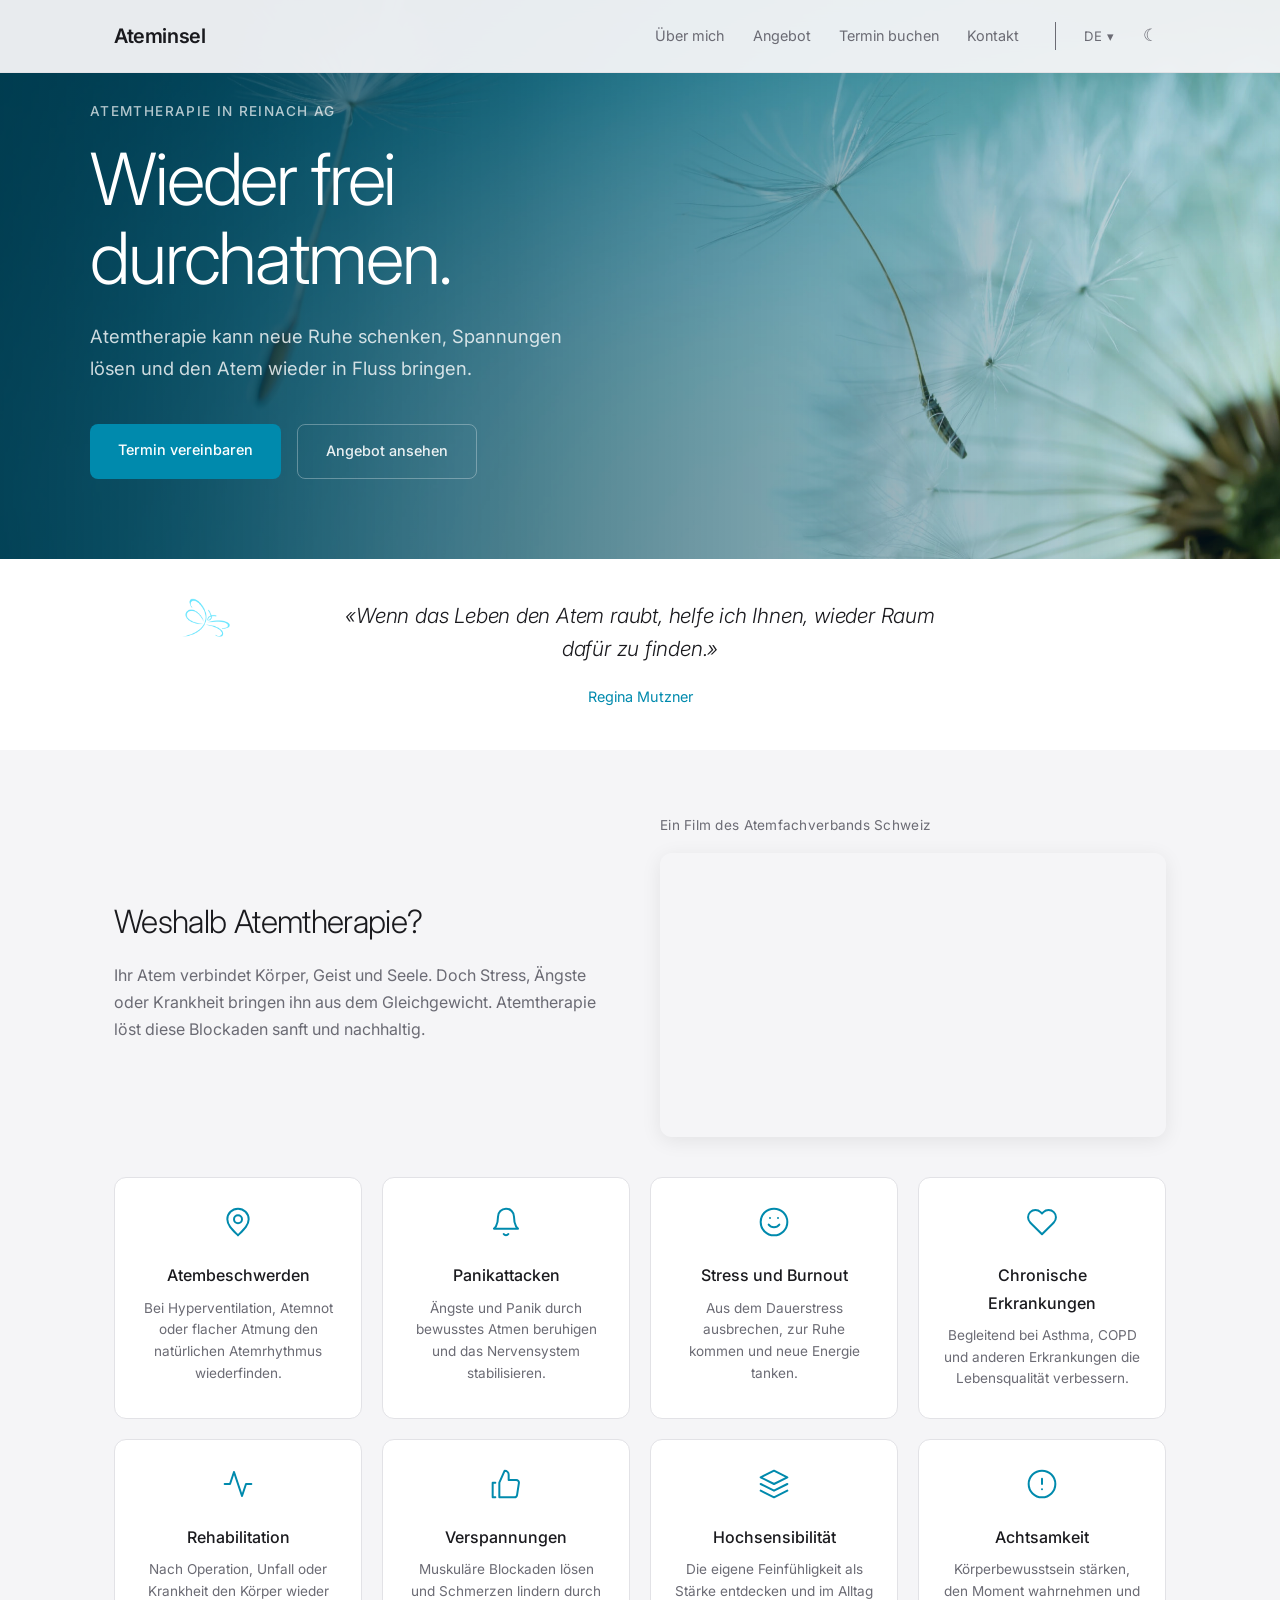
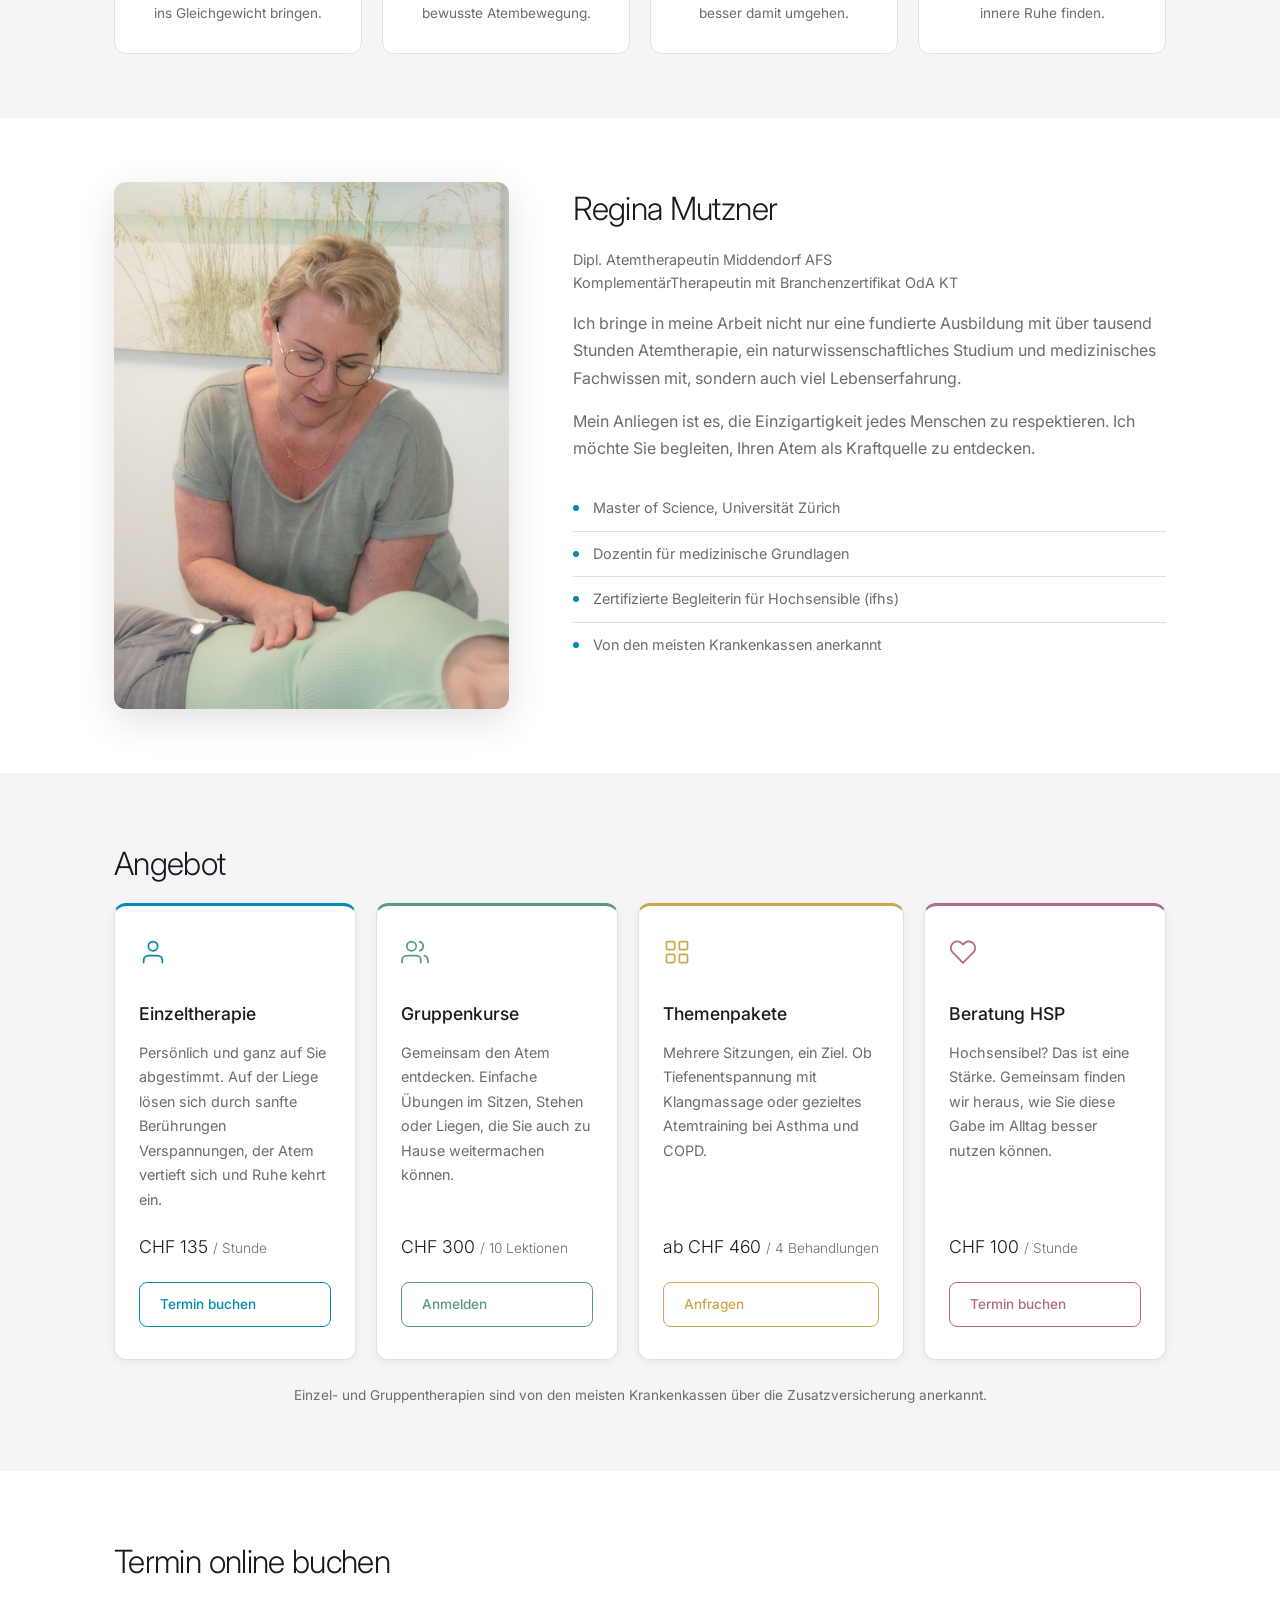
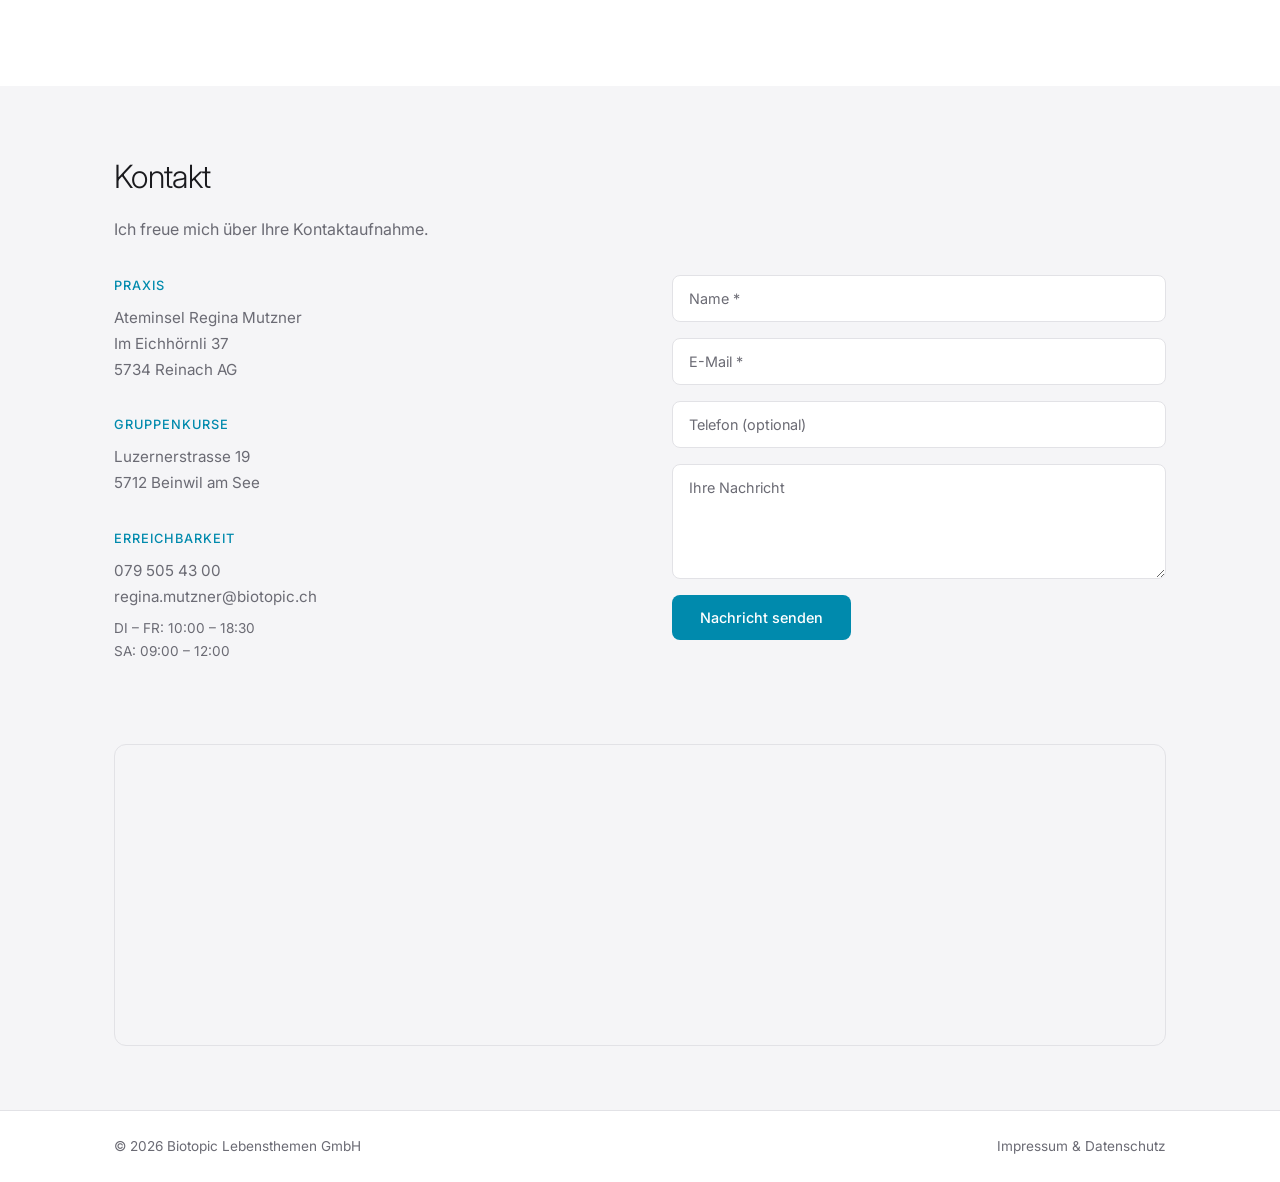
==== commit 53045e4d: "Video rechts neben Weshalb-Text, Zweispalten-Layout Co-Authored-By: Claude Opus 4.6 (1M context) <no" ====
--- a/site/de/index.html
+++ b/site/de/index.html
@@ -68,12 +68,16 @@
     <!-- Weshalb Atemtherapie -->
     <section class="section section-alt" id="weshalb">
         <div class="container">
-            <h2 class="section-title">Weshalb Atemtherapie?</h2>
-            <p class="section-sub">Ihr Atem verbindet Körper, Geist und Seele. Doch Stress, Ängste oder Krankheit bringen ihn aus dem Gleichgewicht. Atemtherapie löst diese Blockaden sanft und nachhaltig.</p>
-            <div class="video-container fade-in">
-                <p class="video-label">Ein Film des Atemfachverbands Schweiz</p>
-                <div class="video-wrapper">
-                    <iframe src="https://www.youtube-nocookie.com/embed/lJjxyA-8mxY" title="AFS Atem ist Leben" frameborder="0" allow="accelerometer; autoplay; clipboard-write; encrypted-media; gyroscope; picture-in-picture; web-share" referrerpolicy="strict-origin-when-cross-origin" allowfullscreen loading="lazy"></iframe>
+            <div class="weshalb-intro">
+                <div class="weshalb-intro-text">
+                    <h2 class="section-title">Weshalb Atemtherapie?</h2>
+                    <p class="section-sub">Ihr Atem verbindet Körper, Geist und Seele. Doch Stress, Ängste oder Krankheit bringen ihn aus dem Gleichgewicht. Atemtherapie löst diese Blockaden sanft und nachhaltig.</p>
+                </div>
+                <div class="video-container fade-in">
+                    <p class="video-label">Ein Film des Atemfachverbands Schweiz</p>
+                    <div class="video-wrapper">
+                        <iframe src="https://www.youtube-nocookie.com/embed/lJjxyA-8mxY" title="AFS Atem ist Leben" frameborder="0" allow="accelerometer; autoplay; clipboard-write; encrypted-media; gyroscope; picture-in-picture; web-share" referrerpolicy="strict-origin-when-cross-origin" allowfullscreen loading="lazy"></iframe>
+                    </div>
                 </div>
             </div>
             <div class="weshalb-grid">
--- a/site/style.css
+++ b/site/style.css
@@ -434,14 +434,28 @@
     .weshalb-grid {
         grid-template-columns: 1fr;
     }
+    .weshalb-intro {
+        grid-template-columns: 1fr;
+    }
 }
 
 /* ── Video ───────────────────────────── */
 
+.weshalb-intro {
+    display: grid;
+    grid-template-columns: 1fr 1fr;
+    gap: 40px;
+    align-items: center;
+    margin-bottom: 40px;
+}
+
+.weshalb-intro .section-title,
+.weshalb-intro .section-sub {
+    margin-bottom: 12px;
+}
+
 .video-container {
-    max-width: 560px;
-    margin: 24px auto 40px;
-    text-align: center;
+    max-width: 100%;
 }
 
 .video-label {
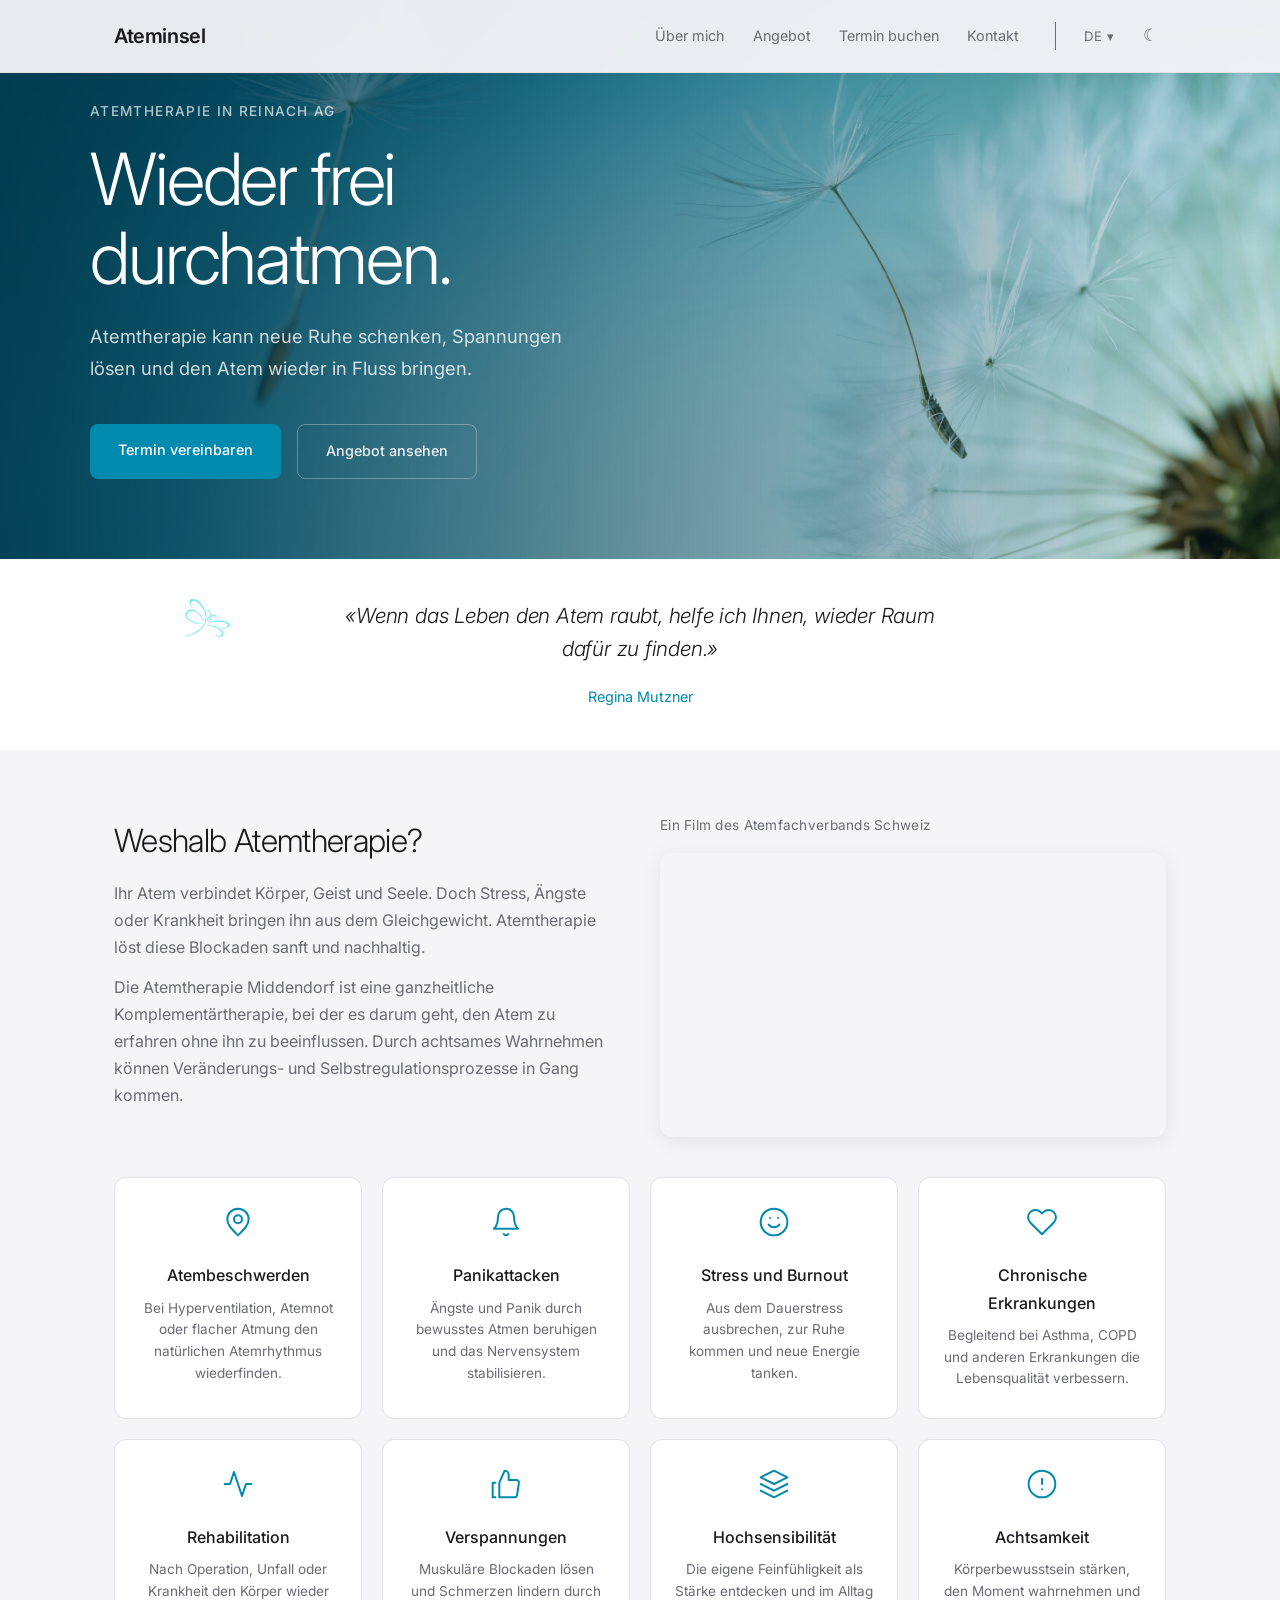
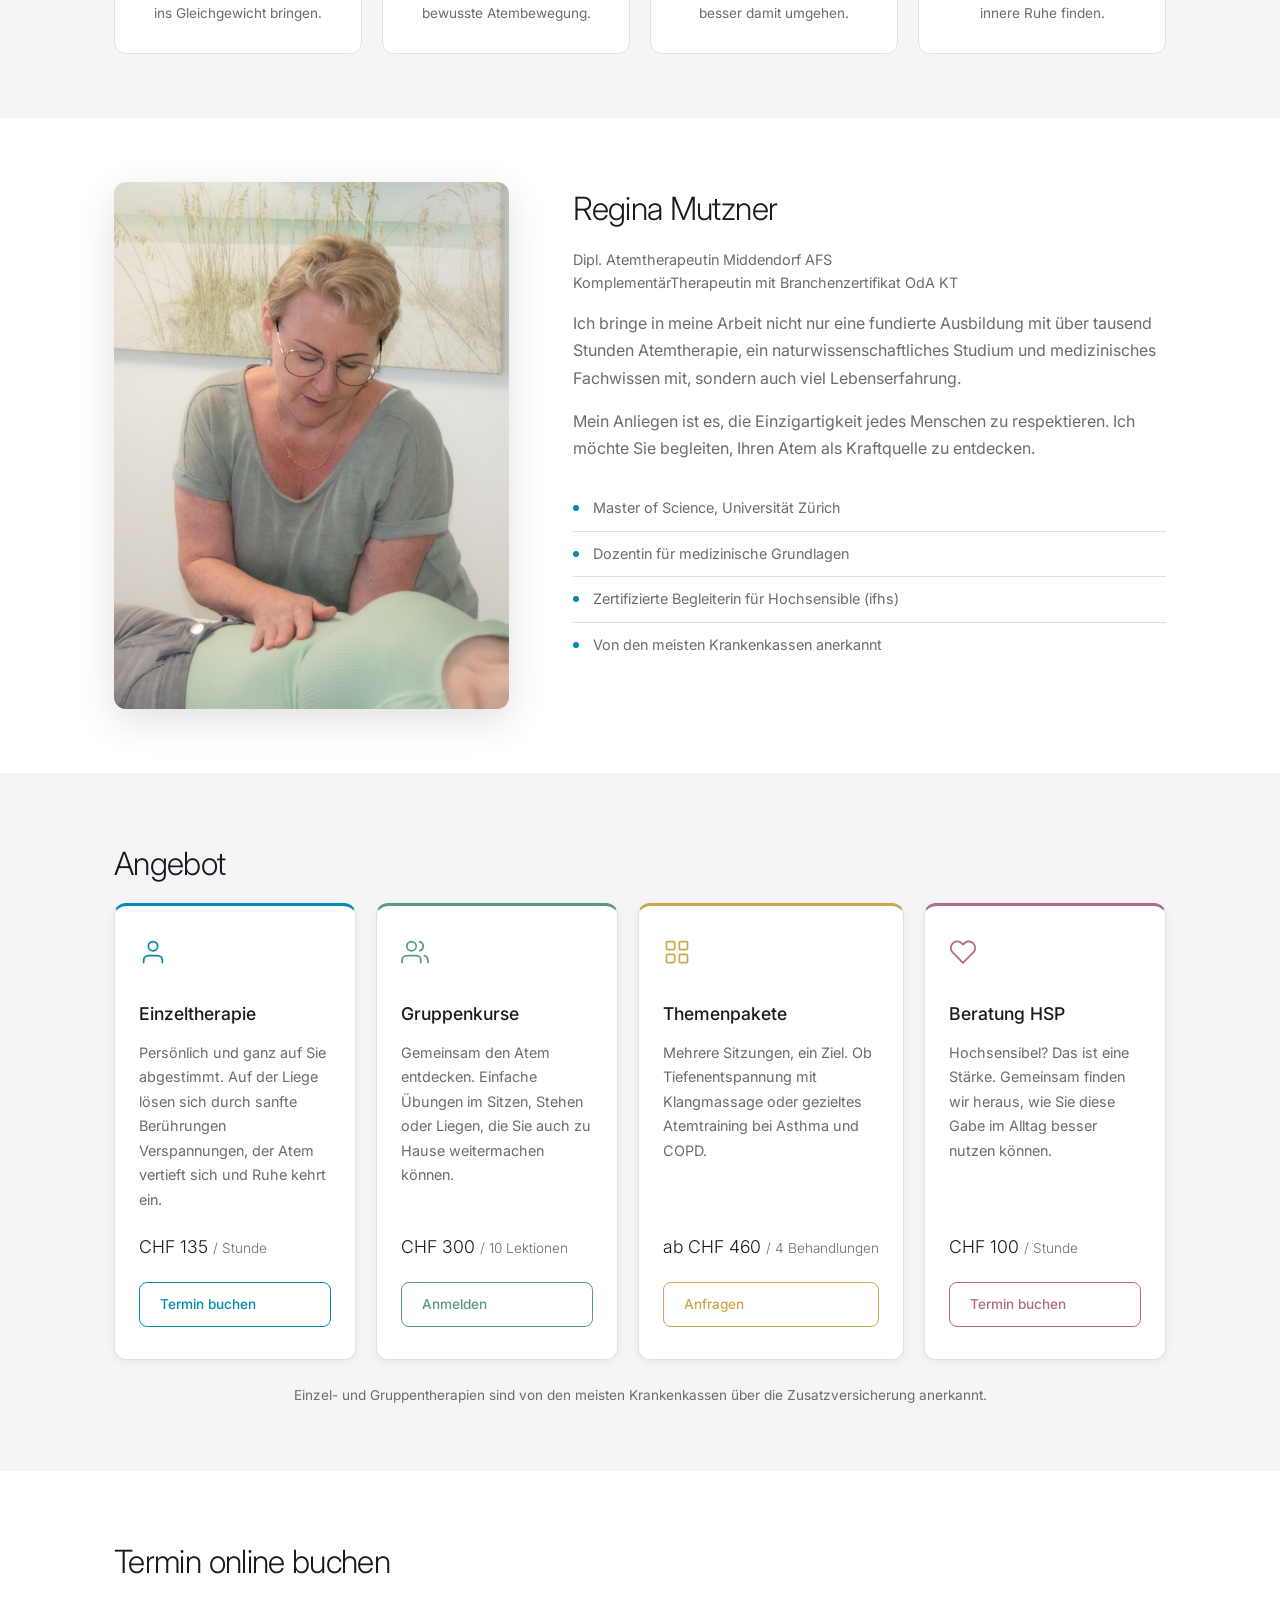
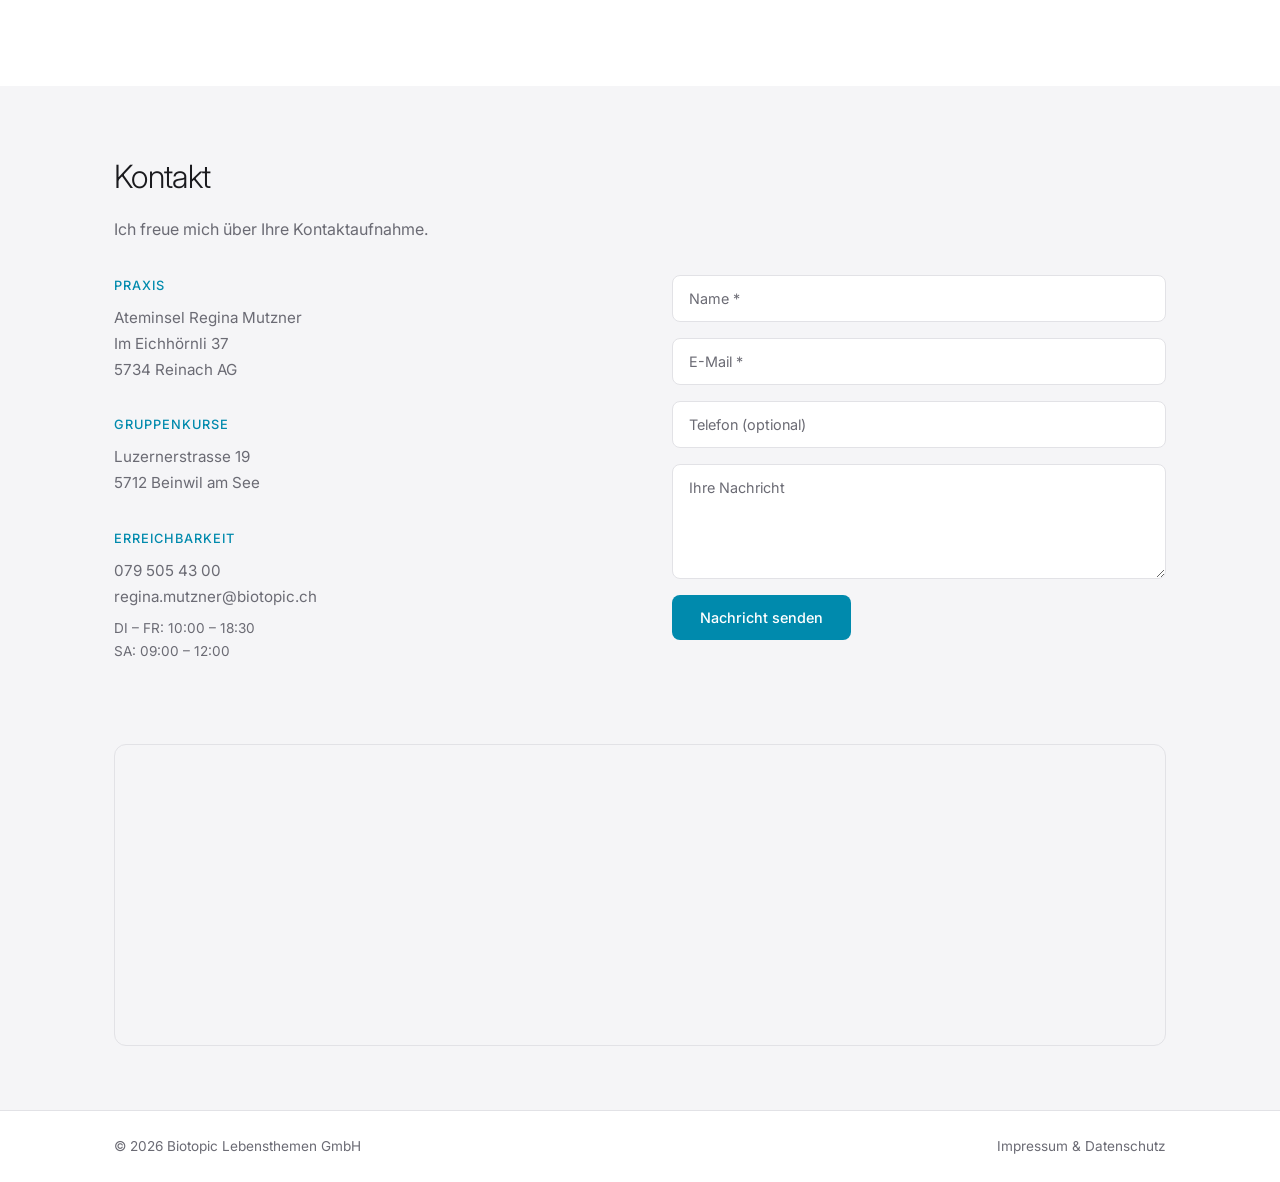
==== commit c89b0829: "Zweiter Absatz im Weshalb-Text fuer bessere Balance mit Video Co-Authored-By: Claude Opus 4.6 (1M co" ====
--- a/site/de/index.html
+++ b/site/de/index.html
@@ -72,6 +72,7 @@
                 <div class="weshalb-intro-text">
                     <h2 class="section-title">Weshalb Atemtherapie?</h2>
                     <p class="section-sub">Ihr Atem verbindet Körper, Geist und Seele. Doch Stress, Ängste oder Krankheit bringen ihn aus dem Gleichgewicht. Atemtherapie löst diese Blockaden sanft und nachhaltig.</p>
+                    <p class="section-sub">Die Atemtherapie Middendorf ist eine ganzheitliche Komplementärtherapie, bei der es darum geht, den Atem zu erfahren ohne ihn zu beeinflussen. Durch achtsames Wahrnehmen können Veränderungs- und Selbstregulationsprozesse in Gang kommen.</p>
                 </div>
                 <div class="video-container fade-in">
                     <p class="video-label">Ein Film des Atemfachverbands Schweiz</p>
--- a/site/style.css
+++ b/site/style.css
@@ -445,7 +445,7 @@
     display: grid;
     grid-template-columns: 1fr 1fr;
     gap: 40px;
-    align-items: center;
+    align-items: start;
     margin-bottom: 40px;
 }
 
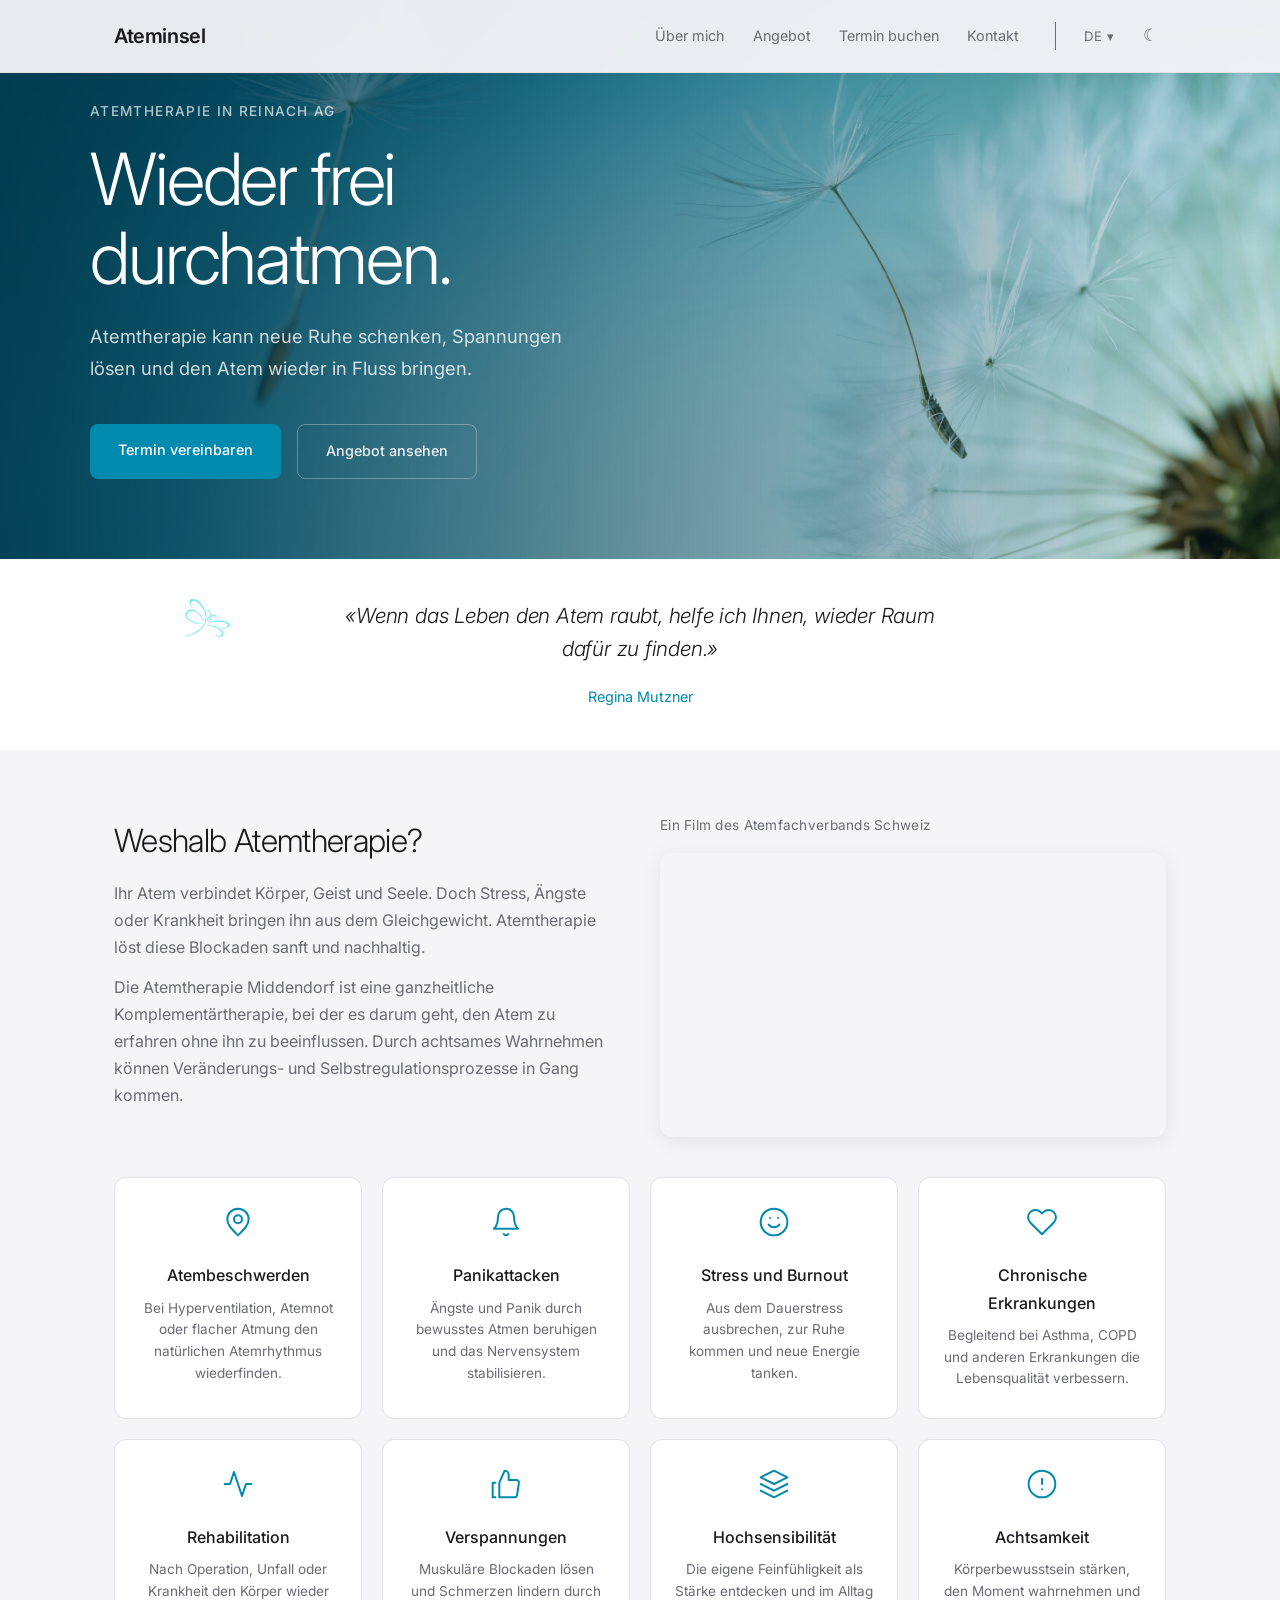
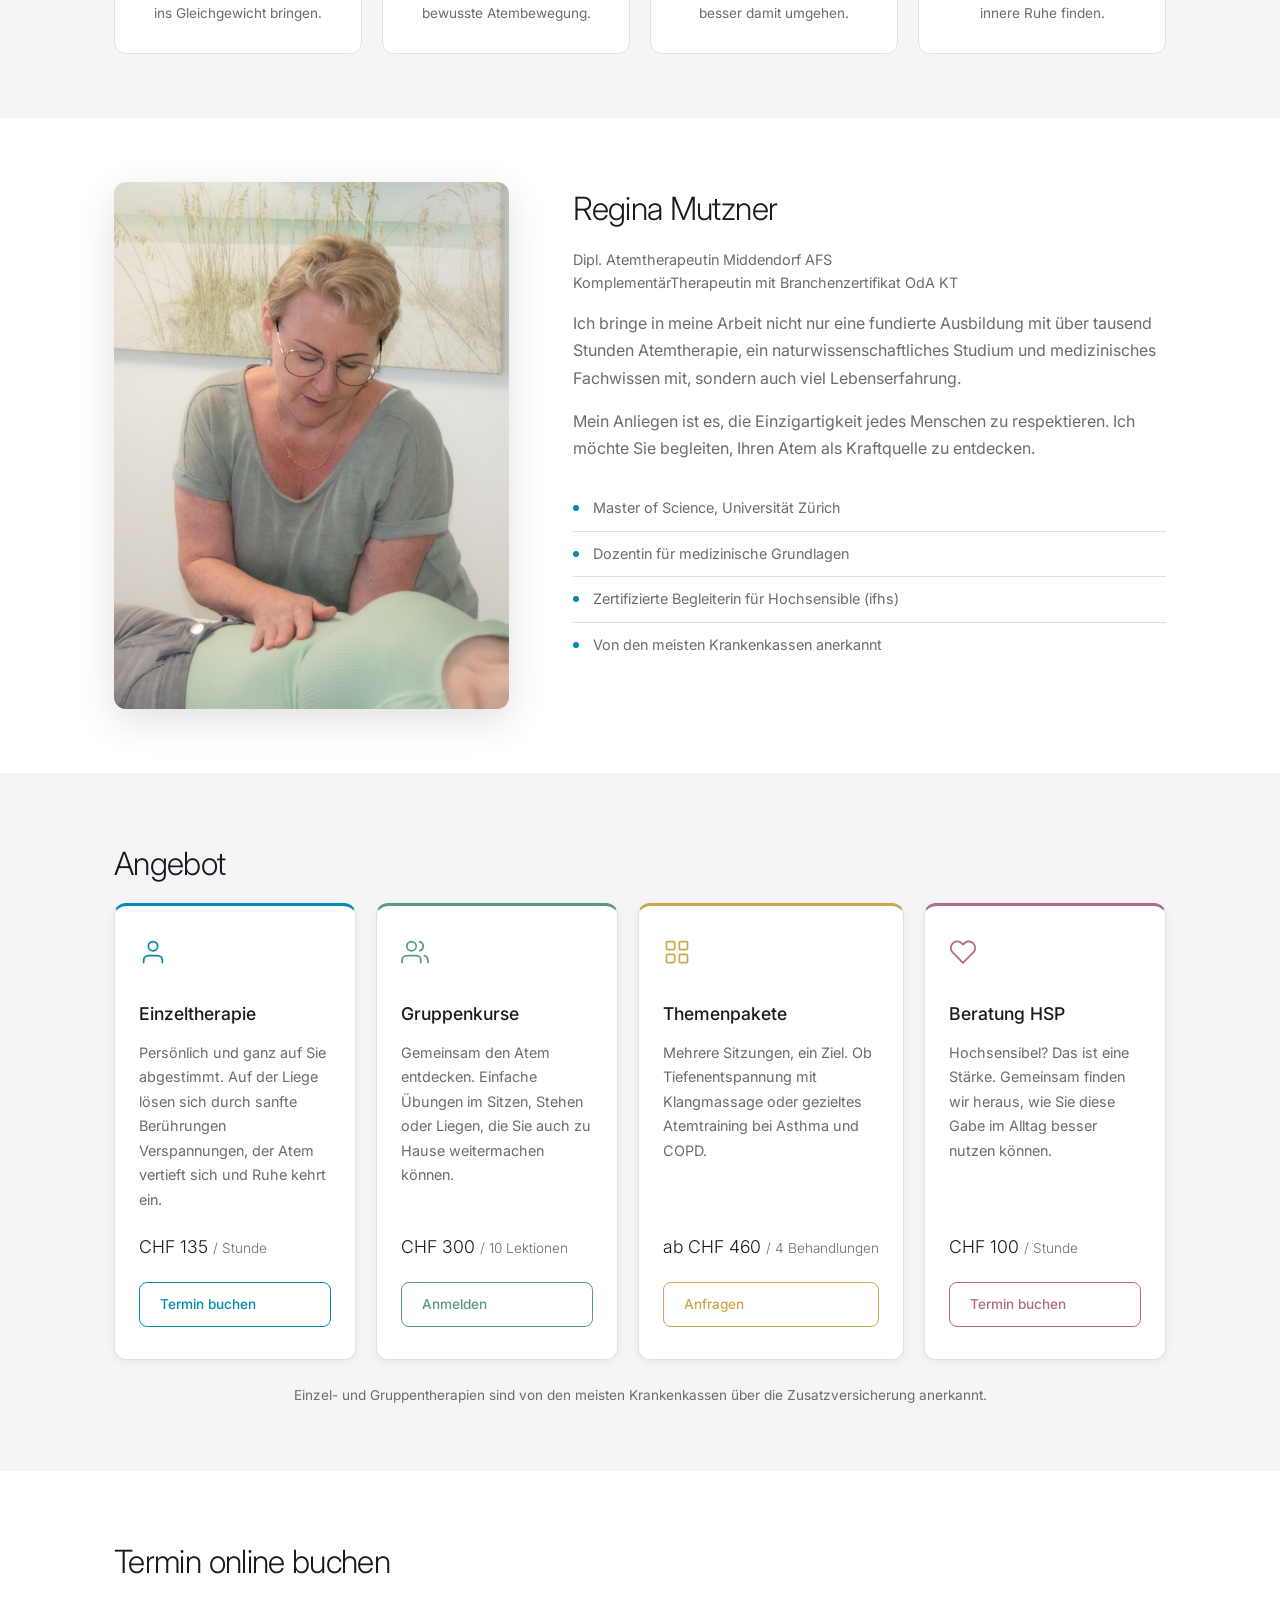
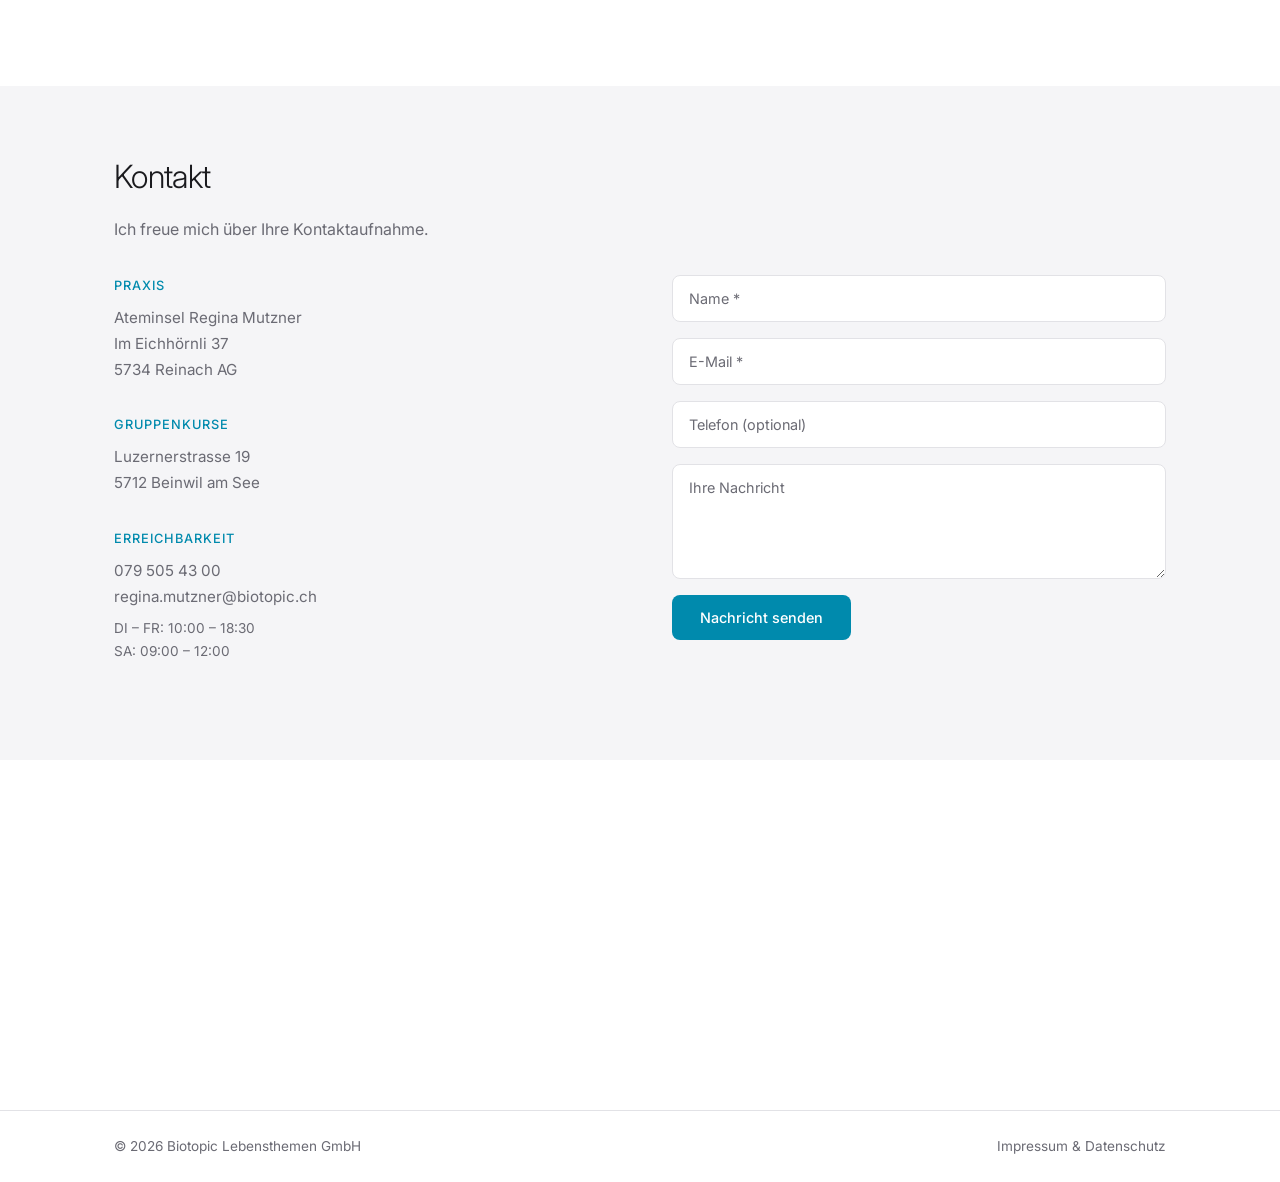
==== commit aa72d7e3: "Karte volle Breite als Seitenabschluss vor dem Footer Co-Authored-By: Claude Opus 4.6 (1M context) <" ====
--- a/site/de/index.html
+++ b/site/de/index.html
@@ -244,11 +244,13 @@
                 </form>
 
             </div>
-            <div class="map-wrapper">
-                <iframe src="https://www.openstreetmap.org/export/embed.html?bbox=8.1895%2C47.2510%2C8.1975%2C47.2550&layer=mapnik&marker=47.2530%2C8.1936" title="Standort Ateminsel"></iframe>
-            </div>
-        </div>
-    </section>
+        </div>
+    </section>
+
+    <!-- Map -->
+    <div class="map-fullwidth">
+        <iframe src="https://www.openstreetmap.org/export/embed.html?bbox=8.1795%2C47.2470%2C8.2075%2C47.2590&layer=mapnik&marker=47.2530%2C8.1936" title="Standort Ateminsel"></iframe>
+    </div>
 
     <!-- Footer -->
     <footer class="footer">
--- a/site/style.css
+++ b/site/style.css
@@ -858,16 +858,14 @@
 
 /* ── Map ─────────────────────────────── */
 
-.map-wrapper {
-    margin-top: 48px;
-    border-radius: var(--radius);
+.map-fullwidth {
+    width: 100%;
     overflow: hidden;
-    border: 1px solid var(--border);
-}
-
-.map-wrapper iframe {
+}
+
+.map-fullwidth iframe {
     width: 100%;
-    height: 300px;
+    height: 350px;
     border: none;
     display: block;
 }
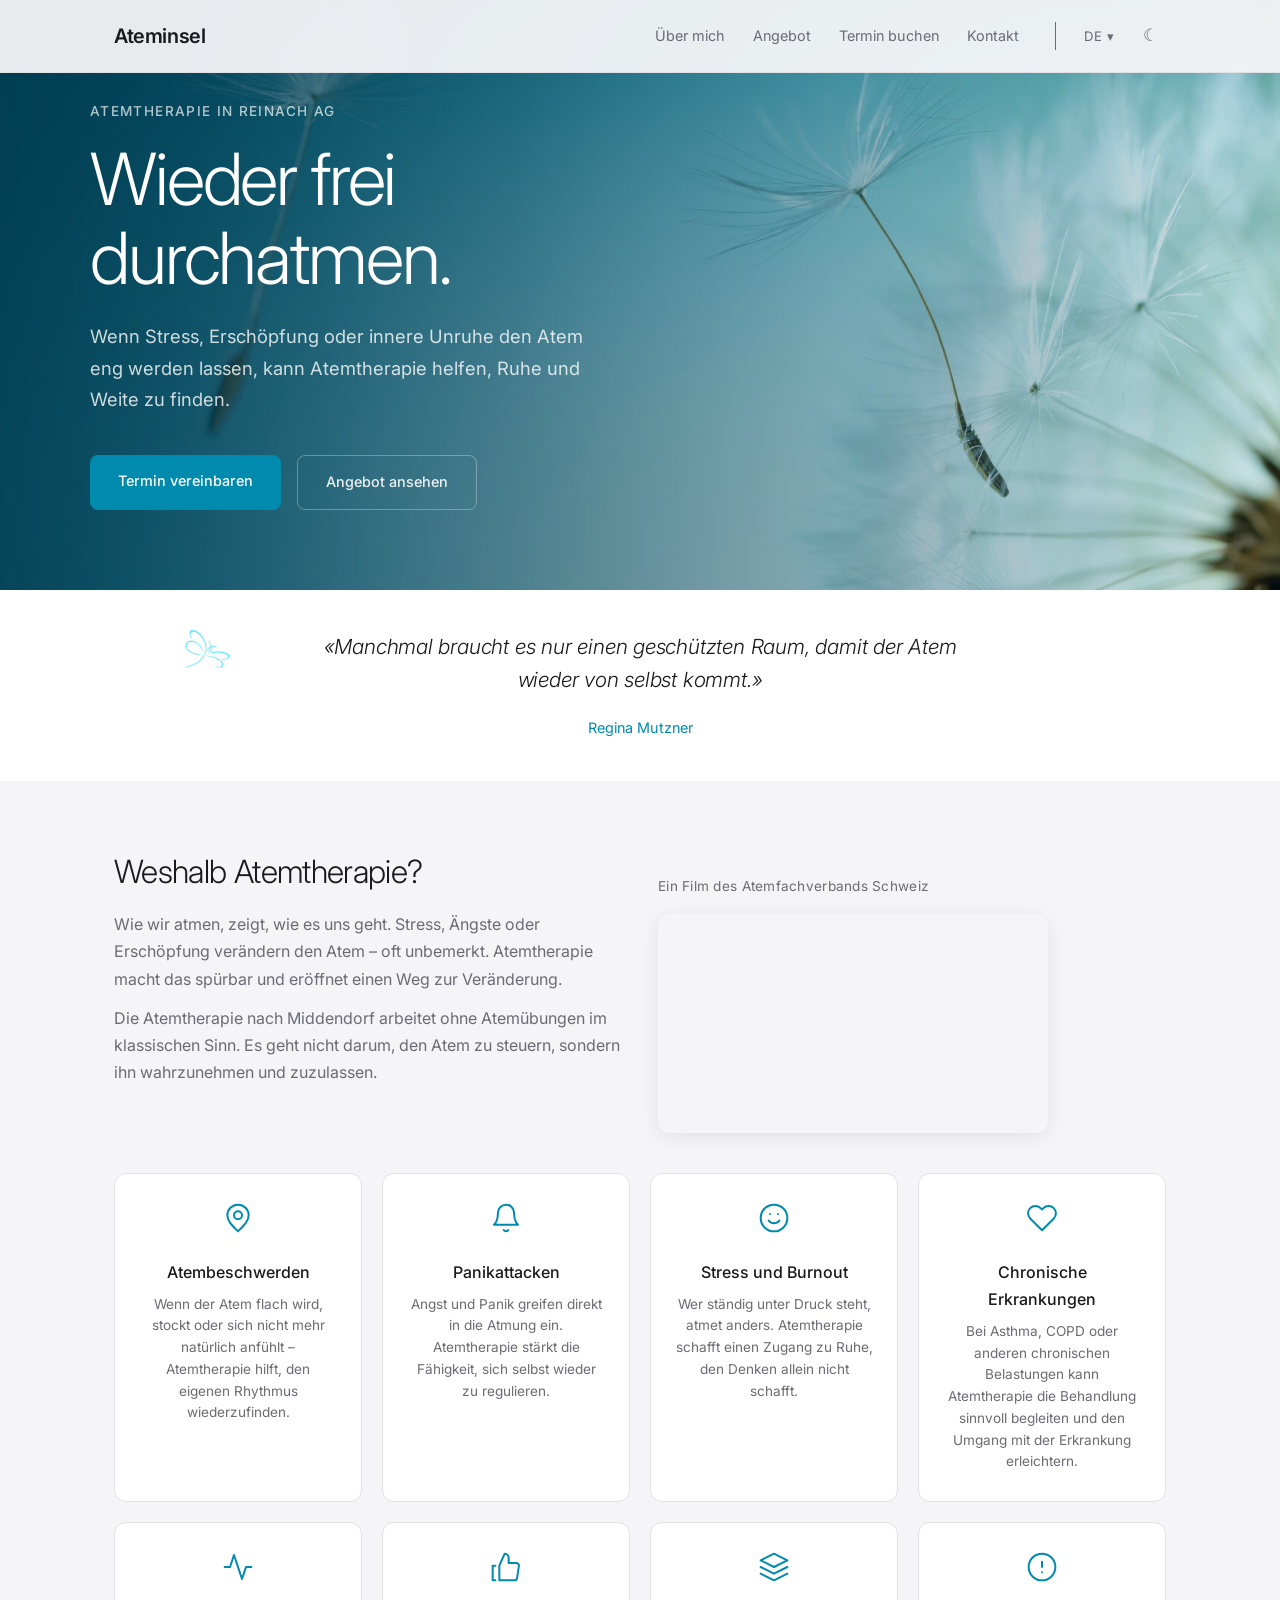
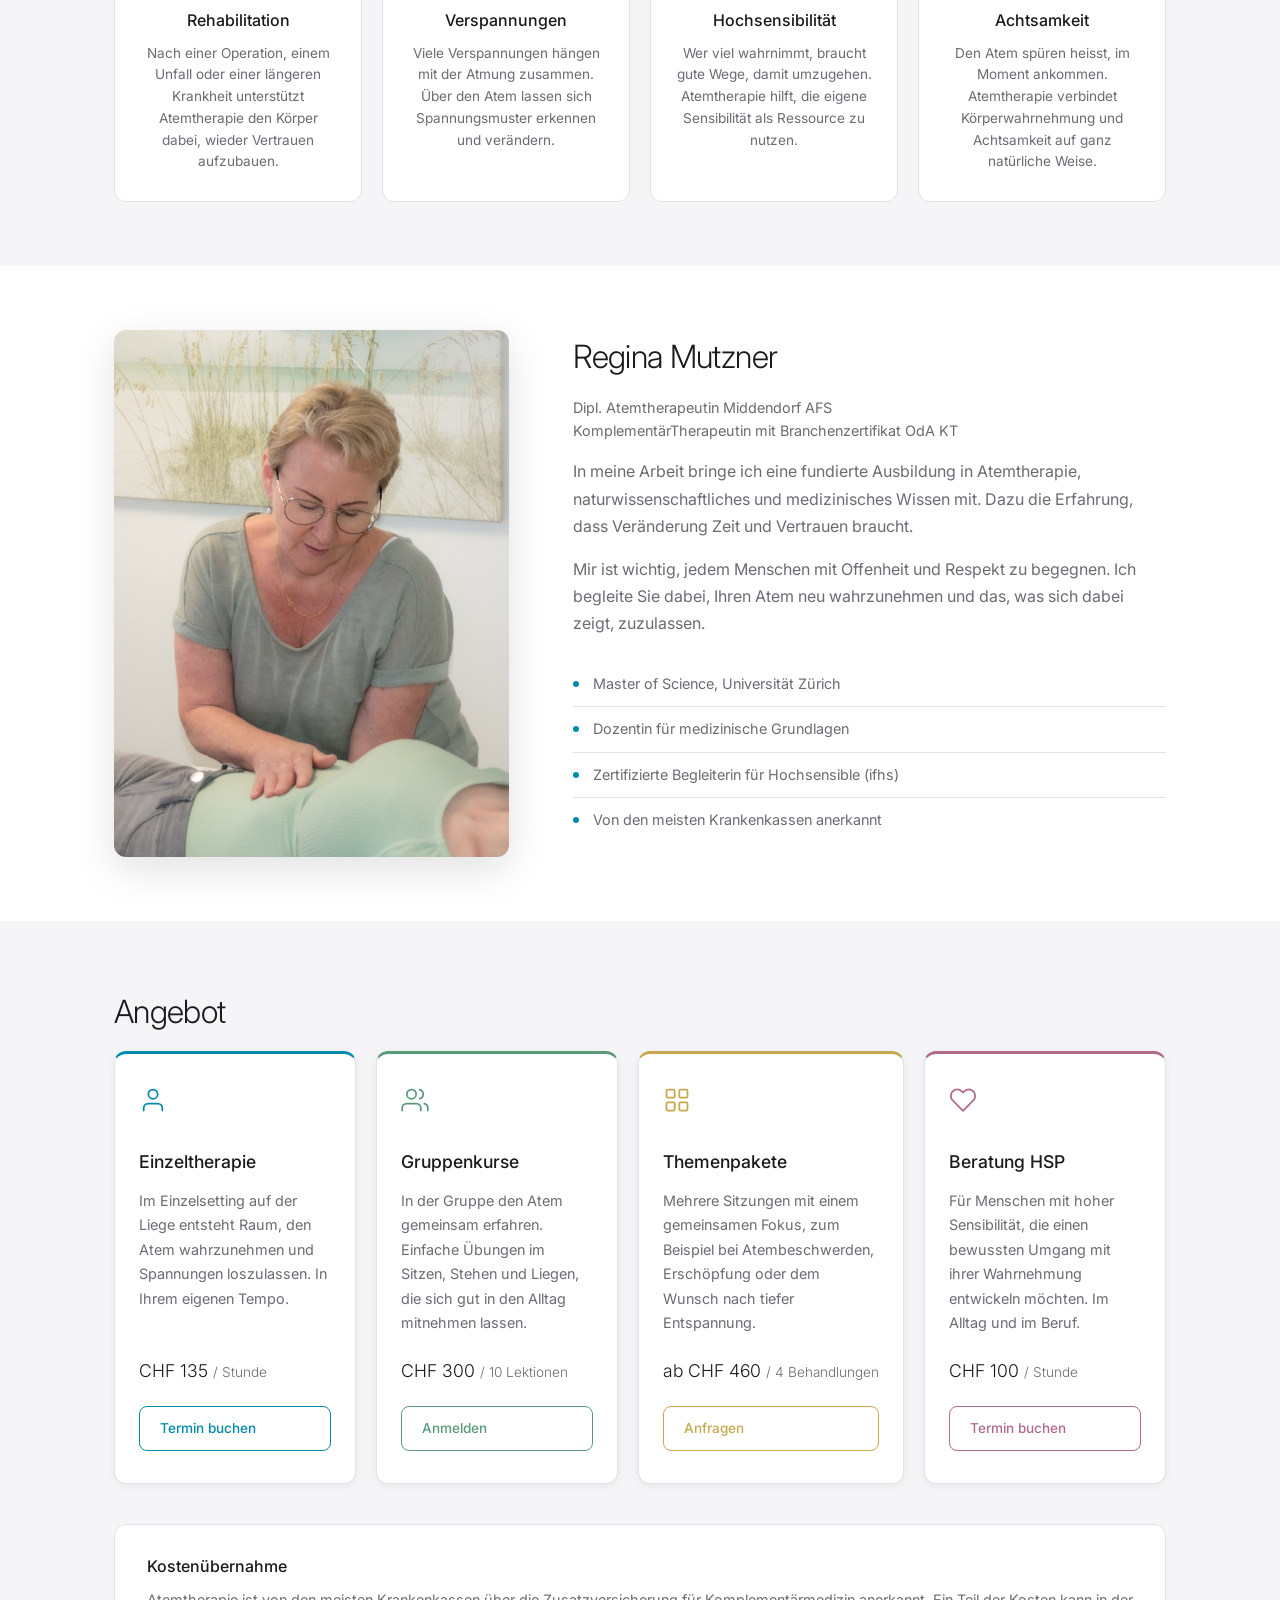
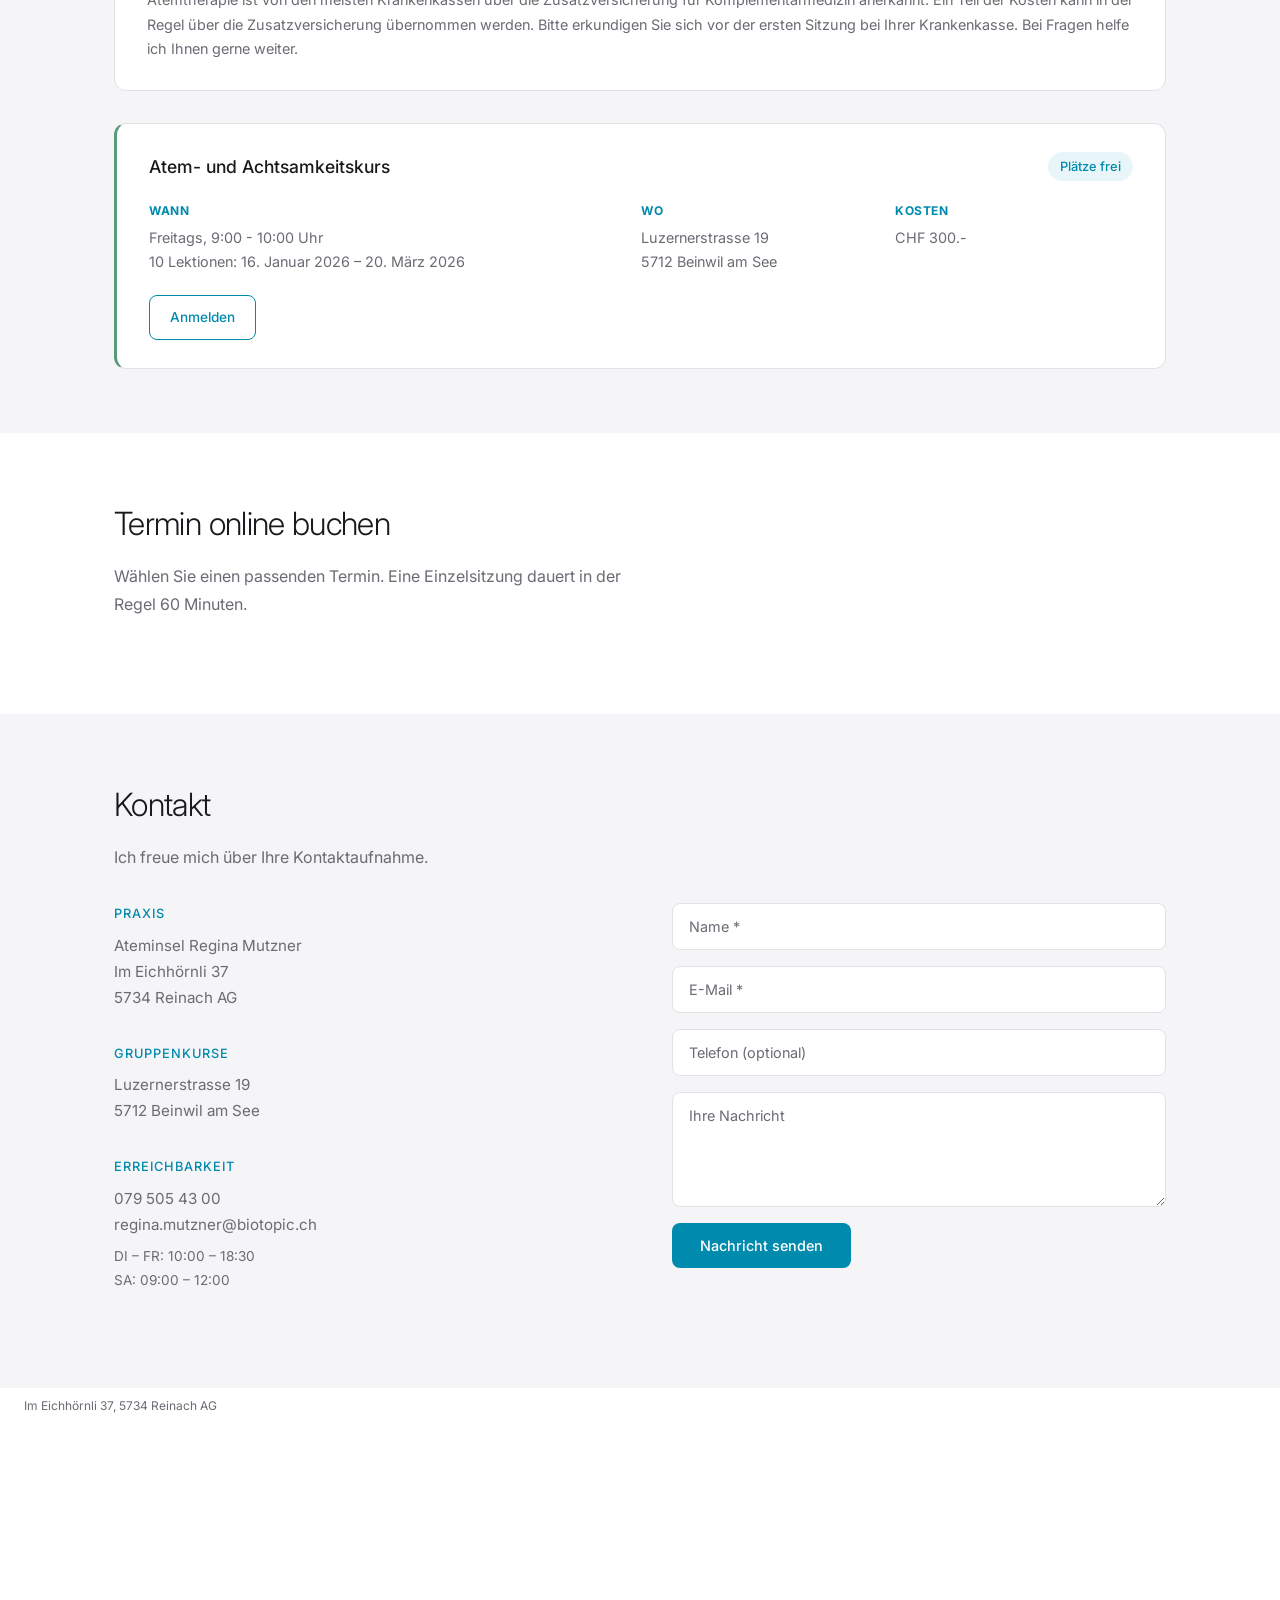
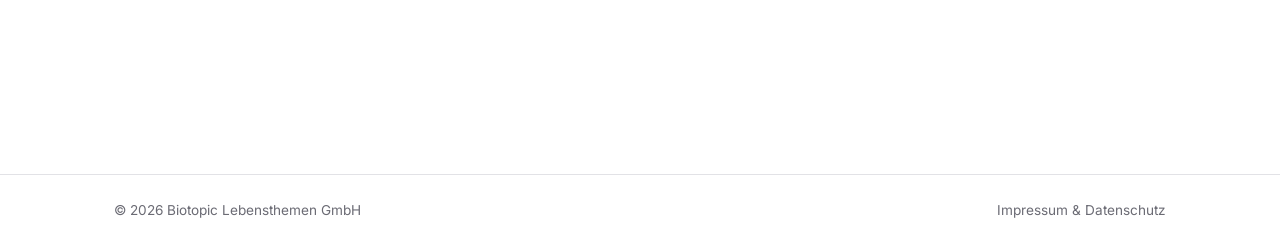
==== commit 8bceebb3: "Ateminsel Redesign: Mehrsprachig, Dark Mode, Mobile-Optimierung Co-Authored-By: Claude Opus 4.6 (1M " ====
--- a/site/de/index.html
+++ b/site/de/index.html
@@ -9,7 +9,8 @@
     <link rel="preconnect" href="https://fonts.googleapis.com">
     <link rel="preconnect" href="https://fonts.gstatic.com" crossorigin>
     <link href="https://fonts.googleapis.com/css2?family=Inter:wght@300;400;500;600&display=optional" rel="stylesheet">
-    <link rel="stylesheet" href="../style.css">
+    <link rel="stylesheet" href="../style.css?v=9">
+    <script>if(localStorage.getItem('heroDir')==='out')document.documentElement.classList.add('hero-start-zoomed');</script>
     <link rel="icon" href="../favicon.ico">
     <link rel="apple-touch-icon" href="../apple-touch-icon.png">
 </head>
@@ -45,7 +46,7 @@
             <div class="hero-text">
                 <p class="hero-label">Atemtherapie in Reinach AG</p>
                 <h1>Wieder frei<br>durchatmen.</h1>
-                <p class="hero-sub">Atemtherapie kann neue Ruhe schenken, Spannungen lösen und den Atem wieder in Fluss bringen.</p>
+                <p class="hero-sub">Wenn Stress, Erschöpfung oder innere Unruhe den Atem eng werden lassen, kann Atemtherapie helfen, Ruhe und Weite zu finden.</p>
                 <div class="hero-actions">
                     <a href="#buchen" class="btn btn-primary">Termin vereinbaren</a>
                     <a href="#angebot" class="btn btn-ghost-light">Angebot ansehen</a>
@@ -59,7 +60,7 @@
         <div class="container">
             <img src="../img/libellen-logo.png" alt="" class="quote-libelle">
             <blockquote class="quote">
-                <p>«Wenn das Leben den Atem raubt, helfe ich Ihnen, wieder Raum dafür zu finden.»</p>
+                <p>«Manchmal braucht es nur einen geschützten Raum, damit der Atem wieder von selbst kommt.»</p>
                 <cite>Regina Mutzner</cite>
             </blockquote>
         </div>
@@ -71,8 +72,8 @@
             <div class="weshalb-intro">
                 <div class="weshalb-intro-text">
                     <h2 class="section-title">Weshalb Atemtherapie?</h2>
-                    <p class="section-sub">Ihr Atem verbindet Körper, Geist und Seele. Doch Stress, Ängste oder Krankheit bringen ihn aus dem Gleichgewicht. Atemtherapie löst diese Blockaden sanft und nachhaltig.</p>
-                    <p class="section-sub">Die Atemtherapie Middendorf ist eine ganzheitliche Komplementärtherapie, bei der es darum geht, den Atem zu erfahren ohne ihn zu beeinflussen. Durch achtsames Wahrnehmen können Veränderungs- und Selbstregulationsprozesse in Gang kommen.</p>
+                    <p class="section-sub">Wie wir atmen, zeigt, wie es uns geht. Stress, Ängste oder Erschöpfung verändern den Atem – oft unbemerkt. Atemtherapie macht das spürbar und eröffnet einen Weg zur Veränderung.</p>
+                    <p class="section-sub">Die Atemtherapie nach Middendorf arbeitet ohne Atemübungen im klassischen Sinn. Es geht nicht darum, den Atem zu steuern, sondern ihn wahrzunehmen und zuzulassen.</p>
                 </div>
                 <div class="video-container fade-in">
                     <p class="video-label">Ein Film des Atemfachverbands Schweiz</p>
@@ -85,42 +86,42 @@
                 <div class="weshalb-card fade-in">
                     <div class="weshalb-icon"><svg width="32" height="32" viewBox="0 0 24 24" fill="none" stroke="currentColor" stroke-width="1.5" stroke-linecap="round" stroke-linejoin="round"><path d="M12 22c4-4 8-7.5 8-12a8 8 0 1 0-16 0c0 4.5 4 8 8 12z"/><circle cx="12" cy="10" r="3"/></svg></div>
                     <h3>Atembeschwerden</h3>
-                    <p>Bei Hyperventilation, Atemnot oder flacher Atmung den natürlichen Atemrhythmus wiederfinden.</p>
+                    <p>Wenn der Atem flach wird, stockt oder sich nicht mehr natürlich anfühlt – Atemtherapie hilft, den eigenen Rhythmus wiederzufinden.</p>
                 </div>
                 <div class="weshalb-card fade-in">
                     <div class="weshalb-icon"><svg width="32" height="32" viewBox="0 0 24 24" fill="none" stroke="currentColor" stroke-width="1.5" stroke-linecap="round" stroke-linejoin="round"><path d="M18 8A6 6 0 0 0 6 8c0 7-3 9-3 9h18s-3-2-3-9"/><path d="M13.73 21a2 2 0 0 1-3.46 0"/></svg></div>
                     <h3>Panikattacken</h3>
-                    <p>Ängste und Panik durch bewusstes Atmen beruhigen und das Nervensystem stabilisieren.</p>
+                    <p>Angst und Panik greifen direkt in die Atmung ein. Atemtherapie stärkt die Fähigkeit, sich selbst wieder zu regulieren.</p>
                 </div>
                 <div class="weshalb-card fade-in">
                     <div class="weshalb-icon"><svg width="32" height="32" viewBox="0 0 24 24" fill="none" stroke="currentColor" stroke-width="1.5" stroke-linecap="round" stroke-linejoin="round"><circle cx="12" cy="12" r="10"/><path d="M8 14s1.5 2 4 2 4-2 4-2"/><line x1="9" y1="9" x2="9.01" y2="9"/><line x1="15" y1="9" x2="15.01" y2="9"/></svg></div>
                     <h3>Stress und Burnout</h3>
-                    <p>Aus dem Dauerstress ausbrechen, zur Ruhe kommen und neue Energie tanken.</p>
+                    <p>Wer ständig unter Druck steht, atmet anders. Atemtherapie schafft einen Zugang zu Ruhe, den Denken allein nicht schafft.</p>
                 </div>
                 <div class="weshalb-card fade-in">
                     <div class="weshalb-icon"><svg width="32" height="32" viewBox="0 0 24 24" fill="none" stroke="currentColor" stroke-width="1.5" stroke-linecap="round" stroke-linejoin="round"><path d="M20.84 4.61a5.5 5.5 0 0 0-7.78 0L12 5.67l-1.06-1.06a5.5 5.5 0 0 0-7.78 7.78l1.06 1.06L12 21.23l7.78-7.78 1.06-1.06a5.5 5.5 0 0 0 0-7.78z"/></svg></div>
                     <h3>Chronische Erkrankungen</h3>
-                    <p>Begleitend bei Asthma, COPD und anderen Erkrankungen die Lebensqualität verbessern.</p>
+                    <p>Bei Asthma, COPD oder anderen chronischen Belastungen kann Atemtherapie die Behandlung sinnvoll begleiten und den Umgang mit der Erkrankung erleichtern.</p>
                 </div>
                 <div class="weshalb-card fade-in">
                     <div class="weshalb-icon"><svg width="32" height="32" viewBox="0 0 24 24" fill="none" stroke="currentColor" stroke-width="1.5" stroke-linecap="round" stroke-linejoin="round"><polyline points="22 12 18 12 15 21 9 3 6 12 2 12"/></svg></div>
                     <h3>Rehabilitation</h3>
-                    <p>Nach Operation, Unfall oder Krankheit den Körper wieder ins Gleichgewicht bringen.</p>
+                    <p>Nach einer Operation, einem Unfall oder einer längeren Krankheit unterstützt Atemtherapie den Körper dabei, wieder Vertrauen aufzubauen.</p>
                 </div>
                 <div class="weshalb-card fade-in">
                     <div class="weshalb-icon"><svg width="32" height="32" viewBox="0 0 24 24" fill="none" stroke="currentColor" stroke-width="1.5" stroke-linecap="round" stroke-linejoin="round"><path d="M14 9V5a3 3 0 0 0-3-3l-4 9v11h11.28a2 2 0 0 0 2-1.7l1.38-9a2 2 0 0 0-2-2.3H14z"/><path d="M4 22H2V11h2"/></svg></div>
                     <h3>Verspannungen</h3>
-                    <p>Muskuläre Blockaden lösen und Schmerzen lindern durch bewusste Atembewegung.</p>
+                    <p>Viele Verspannungen hängen mit der Atmung zusammen. Über den Atem lassen sich Spannungsmuster erkennen und verändern.</p>
                 </div>
                 <div class="weshalb-card fade-in">
                     <div class="weshalb-icon"><svg width="32" height="32" viewBox="0 0 24 24" fill="none" stroke="currentColor" stroke-width="1.5" stroke-linecap="round" stroke-linejoin="round"><path d="M12 2L2 7l10 5 10-5-10-5z"/><path d="M2 17l10 5 10-5"/><path d="M2 12l10 5 10-5"/></svg></div>
                     <h3>Hochsensibilität</h3>
-                    <p>Die eigene Feinfühligkeit als Stärke entdecken und im Alltag besser damit umgehen.</p>
+                    <p>Wer viel wahrnimmt, braucht gute Wege, damit umzugehen. Atemtherapie hilft, die eigene Sensibilität als Ressource zu nutzen.</p>
                 </div>
                 <div class="weshalb-card fade-in">
                     <div class="weshalb-icon"><svg width="32" height="32" viewBox="0 0 24 24" fill="none" stroke="currentColor" stroke-width="1.5" stroke-linecap="round" stroke-linejoin="round"><circle cx="12" cy="12" r="10"/><line x1="12" y1="8" x2="12" y2="12"/><line x1="12" y1="16" x2="12.01" y2="16"/></svg></div>
                     <h3>Achtsamkeit</h3>
-                    <p>Körperbewusstsein stärken, den Moment wahrnehmen und innere Ruhe finden.</p>
+                    <p>Den Atem spüren heisst, im Moment ankommen. Atemtherapie verbindet Körperwahrnehmung und Achtsamkeit auf ganz natürliche Weise.</p>
                 </div>
             </div>
         </div>
@@ -136,8 +137,8 @@
                 <div class="about-text">
                     <h2 class="section-title">Regina Mutzner</h2>
                     <p class="about-role">Dipl. Atemtherapeutin Middendorf AFS<br>KomplementärTherapeutin mit Branchenzertifikat OdA KT</p>
-                    <p>Ich bringe in meine Arbeit nicht nur eine fundierte Ausbildung mit über tausend Stunden Atemtherapie, ein naturwissenschaftliches Studium und medizinisches Fachwissen mit, sondern auch viel Lebenserfahrung.</p>
-                    <p>Mein Anliegen ist es, die Einzigartigkeit jedes Menschen zu respektieren. Ich möchte Sie begleiten, Ihren Atem als Kraftquelle zu entdecken.</p>
+                    <p>In meine Arbeit bringe ich eine fundierte Ausbildung in Atemtherapie, naturwissenschaftliches und medizinisches Wissen mit. Dazu die Erfahrung, dass Veränderung Zeit und Vertrauen braucht.</p>
+                    <p>Mir ist wichtig, jedem Menschen mit Offenheit und Respekt zu begegnen. Ich begleite Sie dabei, Ihren Atem neu wahrzunehmen und das, was sich dabei zeigt, zuzulassen.</p>
                     <ul class="about-facts">
                         <li>Master of Science, Universität Zürich</li>
                         <li>Dozentin für medizinische Grundlagen</li>
@@ -158,7 +159,7 @@
                 <div class="card card-1">
                     <div class="card-icon"><svg width="28" height="28" viewBox="0 0 24 24" fill="none" stroke="currentColor" stroke-width="1.5" stroke-linecap="round" stroke-linejoin="round"><path d="M20 21v-2a4 4 0 0 0-4-4H8a4 4 0 0 0-4 4v2"/><circle cx="12" cy="7" r="4"/></svg></div>
                     <h3>Einzeltherapie</h3>
-                    <p>Persönlich und ganz auf Sie abgestimmt. Auf der Liege lösen sich durch sanfte Berührungen Verspannungen, der Atem vertieft sich und Ruhe kehrt ein.</p>
+                    <p>Im Einzelsetting auf der Liege entsteht Raum, den Atem wahrzunehmen und Spannungen loszulassen. In Ihrem eigenen Tempo.</p>
                     <div class="card-price">CHF 135 <span>/ Stunde</span></div>
                     <a href="#buchen" class="btn btn-small">Termin buchen</a>
                 </div>
@@ -166,7 +167,7 @@
                 <div class="card card-2">
                     <div class="card-icon"><svg width="28" height="28" viewBox="0 0 24 24" fill="none" stroke="currentColor" stroke-width="1.5" stroke-linecap="round" stroke-linejoin="round"><path d="M17 21v-2a4 4 0 0 0-4-4H5a4 4 0 0 0-4 4v2"/><circle cx="9" cy="7" r="4"/><path d="M23 21v-2a4 4 0 0 0-3-3.87"/><path d="M16 3.13a4 4 0 0 1 0 7.75"/></svg></div>
                     <h3>Gruppenkurse</h3>
-                    <p>Gemeinsam den Atem entdecken. Einfache Übungen im Sitzen, Stehen oder Liegen, die Sie auch zu Hause weitermachen können.</p>
+                    <p>In der Gruppe den Atem gemeinsam erfahren. Einfache Übungen im Sitzen, Stehen und Liegen, die sich gut in den Alltag mitnehmen lassen.</p>
                     <div class="card-price">CHF 300 <span>/ 10 Lektionen</span></div>
                     <a href="#kontakt" class="btn btn-small">Anmelden</a>
                 </div>
@@ -174,7 +175,7 @@
                 <div class="card card-3">
                     <div class="card-icon"><svg width="28" height="28" viewBox="0 0 24 24" fill="none" stroke="currentColor" stroke-width="1.5" stroke-linecap="round" stroke-linejoin="round"><rect x="3" y="3" width="7" height="7" rx="1"/><rect x="14" y="3" width="7" height="7" rx="1"/><rect x="3" y="14" width="7" height="7" rx="1"/><rect x="14" y="14" width="7" height="7" rx="1"/></svg></div>
                     <h3>Themenpakete</h3>
-                    <p>Mehrere Sitzungen, ein Ziel. Ob Tiefenentspannung mit Klangmassage oder gezieltes Atemtraining bei Asthma und COPD.</p>
+                    <p>Mehrere Sitzungen mit einem gemeinsamen Fokus, zum Beispiel bei Atembeschwerden, Erschöpfung oder dem Wunsch nach tiefer Entspannung.</p>
                     <div class="card-price">ab CHF 460 <span>/ 4 Behandlungen</span></div>
                     <a href="#kontakt" class="btn btn-small">Anfragen</a>
                 </div>
@@ -182,14 +183,17 @@
                 <div class="card card-4">
                     <div class="card-icon"><svg width="28" height="28" viewBox="0 0 24 24" fill="none" stroke="currentColor" stroke-width="1.5" stroke-linecap="round" stroke-linejoin="round"><path d="M20.84 4.61a5.5 5.5 0 0 0-7.78 0L12 5.67l-1.06-1.06a5.5 5.5 0 0 0-7.78 7.78l1.06 1.06L12 21.23l7.78-7.78 1.06-1.06a5.5 5.5 0 0 0 0-7.78z"/></svg></div>
                     <h3>Beratung HSP</h3>
-                    <p>Hochsensibel? Das ist eine Stärke. Gemeinsam finden wir heraus, wie Sie diese Gabe im Alltag besser nutzen können.</p>
+                    <p>Für Menschen mit hoher Sensibilität, die einen bewussten Umgang mit ihrer Wahrnehmung entwickeln möchten. Im Alltag und im Beruf.</p>
                     <div class="card-price">CHF 100 <span>/ Stunde</span></div>
                     <a href="#buchen" class="btn btn-small">Termin buchen</a>
                 </div>
 
             </div>
+            <div class="kosten-hinweis">
+                <h3>Kostenübernahme</h3>
+                <p>Atemtherapie ist von den meisten Krankenkassen über die Zusatzversicherung für Komplementärmedizin anerkannt. Ein Teil der Kosten kann in der Regel über die Zusatzversicherung übernommen werden. Bitte erkundigen Sie sich vor der ersten Sitzung bei Ihrer Krankenkasse. Bei Fragen helfe ich Ihnen gerne weiter.</p>
+            </div>
             <div id="kurse-liste"></div>
-            <p class="cards-note">Einzel- und Gruppentherapien sind von den meisten Krankenkassen über die Zusatzversicherung anerkannt.</p>
         </div>
     </section>
 
@@ -197,6 +201,7 @@
     <section class="section section-buchen" id="buchen">
         <div class="container">
             <h2 class="section-title">Termin online buchen</h2>
+            <p class="section-sub">Wählen Sie einen passenden Termin. Eine Einzelsitzung dauert in der Regel 60 Minuten.</p>
             <div class="cal-wrapper">
                 <div style="width:100%;height:100%;overflow:scroll" id="my-cal-inline-ateminsel"></div>
             </div>
@@ -233,10 +238,14 @@
                 </div>
 
                 <form class="contact-form" id="kontakt-form" action="../kontakt.php" method="post">
-                    <input type="text" name="name" placeholder="Name *" required>
-                    <input type="email" name="email" placeholder="E-Mail *" required>
-                    <input type="tel" name="phone" placeholder="Telefon (optional)">
-                    <textarea name="message" placeholder="Ihre Nachricht" rows="5" required></textarea>
+                    <label for="field-name" class="sr-only">Name</label>
+                    <input type="text" name="name" id="field-name" placeholder="Name *" required>
+                    <label for="field-email" class="sr-only">E-Mail</label>
+                    <input type="email" name="email" id="field-email" placeholder="E-Mail *" required>
+                    <label for="field-phone" class="sr-only">Telefon</label>
+                    <input type="tel" name="phone" id="field-phone" placeholder="Telefon (optional)">
+                    <label for="field-message" class="sr-only">Nachricht</label>
+                    <textarea name="message" id="field-message" placeholder="Ihre Nachricht" rows="5" required></textarea>
                     <input type="text" name="website" class="hp-field" tabindex="-1" autocomplete="off">
                     <input type="hidden" name="_ts" value="">
                     <button type="submit" class="btn btn-primary">Nachricht senden</button>
@@ -248,8 +257,10 @@
     </section>
 
     <!-- Map -->
+    <p class="map-address">Im Eichhörnli 37, 5734 Reinach AG</p>
     <div class="map-fullwidth">
-        <iframe src="https://www.openstreetmap.org/export/embed.html?bbox=8.1795%2C47.2470%2C8.2075%2C47.2590&layer=mapnik&marker=47.2530%2C8.1936" title="Standort Ateminsel"></iframe>
+        <div class="map-overlay"></div>
+        <iframe src="https://www.openstreetmap.org/export/embed.html?bbox=8.1866%2C47.2500%2C8.2006%2C47.2560&layer=mapnik&marker=47.2530%2C8.1936" title="Standort Ateminsel"></iframe>
     </div>
 
     <!-- Footer -->
@@ -260,7 +271,7 @@
         </div>
     </footer>
 
-    <script src="../main.js"></script>
+    <script src="../main.js?v=9"></script>
     <script type="text/javascript">
     var calTheme = (localStorage.getItem('theme') === 'dark') ? 'dark' : 'light';
     (function (C, A, L) { let p = function (a, ar) { a.q.push(ar); }; let d = C.document; C.Cal = C.Cal || function () { let cal = C.Cal; let ar = arguments; if (!cal.loaded) { cal.ns = {}; cal.q = cal.q || []; d.head.appendChild(d.createElement("script")).src = A; cal.loaded = true; } if (ar[0] === L) { const api = function () { p(api, arguments); }; const namespace = ar[1]; api.q = api.q || []; if(typeof namespace === "string"){cal.ns[namespace] = cal.ns[namespace] || api;p(cal.ns[namespace], ar);p(cal, ["initNamespace", namespace]);} else p(cal, ar); return;} p(cal, ar); }; })(window, "https://app.cal.eu/embed/embed.js", "init");
--- a/site/style.css
+++ b/site/style.css
@@ -33,6 +33,26 @@
     --nav-bg: rgba(14, 14, 16, 0.85);
 }
 
+[data-theme="dark"] .hero::before,
+[data-theme="dark"] .video-wrapper,
+[data-theme="dark"] .about-image img,
+[data-theme="dark"] .map-fullwidth iframe,
+[data-theme="dark"] .map-wrapper iframe {
+    filter: brightness(0.7);
+}
+
+/* Accessibility */
+.sr-only {
+    position: absolute;
+    width: 1px;
+    height: 1px;
+    padding: 0;
+    margin: -1px;
+    overflow: hidden;
+    clip: rect(0, 0, 0, 0);
+    border: 0;
+}
+
 /* Reset */
 *, *::before, *::after {
     margin: 0;
@@ -43,6 +63,12 @@
 html {
     scroll-behavior: smooth;
     scroll-padding-top: 80px;
+    overflow-x: hidden;
+    scrollbar-width: none;
+}
+
+html::-webkit-scrollbar {
+    display: none;
 }
 
 body {
@@ -52,6 +78,11 @@
     font-size: 16px;
     line-height: 1.7;
     -webkit-font-smoothing: antialiased;
+    scrollbar-width: none;
+}
+
+body::-webkit-scrollbar {
+    display: none;
 }
 
 a {
@@ -197,23 +228,37 @@
 .hero::before {
     content: '';
     position: absolute;
-    inset: -10px;
+    inset: -15px;
     background: url('img/hero-bg.jpg') center/cover no-repeat;
-    transform: scale(1.05);
+    transform: scale(1);
     will-change: transform;
 }
 
-@keyframes hero-settle {
-    0% { transform: scale(1.05); }
-    100% { transform: scale(1); }
-}
-
-.hero.animate::before {
-    animation: hero-settle 5s ease-out 1 forwards;
+html.hero-start-zoomed .hero::before {
+    transform: scale(1.12);
+}
+
+@keyframes hero-zoom-in {
+    from { transform: scale(1); }
+    to   { transform: scale(1.12); }
+}
+
+@keyframes hero-zoom-out {
+    from { transform: scale(1.12); }
+    to   { transform: scale(1); }
+}
+
+.hero.zoom-in::before {
+    animation: hero-zoom-in 5s ease-out both;
+}
+
+.hero.zoom-out::before {
+    animation: hero-zoom-out 5s ease-out both;
 }
 
 @media (prefers-reduced-motion: reduce) {
-    .hero.animate::before { animation: none; }
+    .hero.zoom-in::before,
+    .hero.zoom-out::before { animation: none; }
     .hero::before { inset: 0; transform: none; }
 }
 
@@ -435,18 +480,32 @@
         grid-template-columns: 1fr;
     }
     .weshalb-intro {
-        grid-template-columns: 1fr;
+        flex-direction: column;
+        gap: 0;
+    }
+    .weshalb-intro .section-sub:last-child {
+        margin-bottom: 4px;
+    }
+    .video-container {
+        width: 100%;
+        margin-top: 0;
+    }
+    .quote-libelle {
+        display: none;
     }
 }
 
 /* ── Video ───────────────────────────── */
 
 .weshalb-intro {
-    display: grid;
-    grid-template-columns: 1fr 1fr;
-    gap: 40px;
-    align-items: start;
+    display: flex;
+    gap: 24px;
+    align-items: flex-start;
     margin-bottom: 40px;
+}
+
+.weshalb-intro-text {
+    max-width: 550px;
 }
 
 .weshalb-intro .section-title,
@@ -455,7 +514,9 @@
 }
 
 .video-container {
+    width: 390px;
     max-width: 100%;
+    margin-top: 30px;
 }
 
 .video-label {
@@ -589,7 +650,7 @@
     border-radius: var(--radius);
     padding: 28px 32px;
     margin-top: 32px;
-    border-left: 3px solid var(--accent);
+    border-left: 3px solid #5a9a7a;
 }
 
 .kurs-header {
@@ -680,6 +741,26 @@
     font-size: 0.85rem;
     color: var(--text-muted);
     text-align: center;
+}
+
+.kosten-hinweis {
+    margin-top: 40px;
+    padding: 28px 32px;
+    background: var(--bg);
+    border: 1px solid var(--border);
+    border-radius: var(--radius);
+}
+
+.kosten-hinweis h3 {
+    font-size: 1rem;
+    font-weight: 500;
+    margin-bottom: 8px;
+}
+
+.kosten-hinweis p {
+    font-size: 0.9rem;
+    color: var(--text-muted);
+    line-height: 1.7;
 }
 
 /* ── About ───────────────────────────── */
@@ -856,11 +937,34 @@
     color: #c62828;
 }
 
+/* ── Erste Sitzung Band ──────────────── */
+
+.erste-sitzung-band {
+    background: var(--bg-alt);
+    padding: 28px 0;
+    font-size: 0.9rem;
+    color: var(--text-muted);
+    line-height: 1.7;
+    text-align: center;
+}
+
+.erste-sitzung-band strong {
+    color: var(--text);
+    margin-right: 4px;
+}
+
 /* ── Map ─────────────────────────────── */
+
+.map-address {
+    font-size: 0.75rem;
+    color: var(--text-muted);
+    padding: 8px 24px;
+}
 
 .map-fullwidth {
     width: 100%;
     overflow: hidden;
+    position: relative;
 }
 
 .map-fullwidth iframe {
@@ -868,6 +972,22 @@
     height: 350px;
     border: none;
     display: block;
+}
+
+.map-wrapper {
+    position: relative;
+}
+
+.map-overlay {
+    position: absolute;
+    inset: 0;
+    cursor: pointer;
+    z-index: 1;
+}
+
+.map-fullwidth.active .map-overlay,
+.map-wrapper.active .map-overlay {
+    display: none;
 }
 
 /* ── Footer ──────────────────────────── */
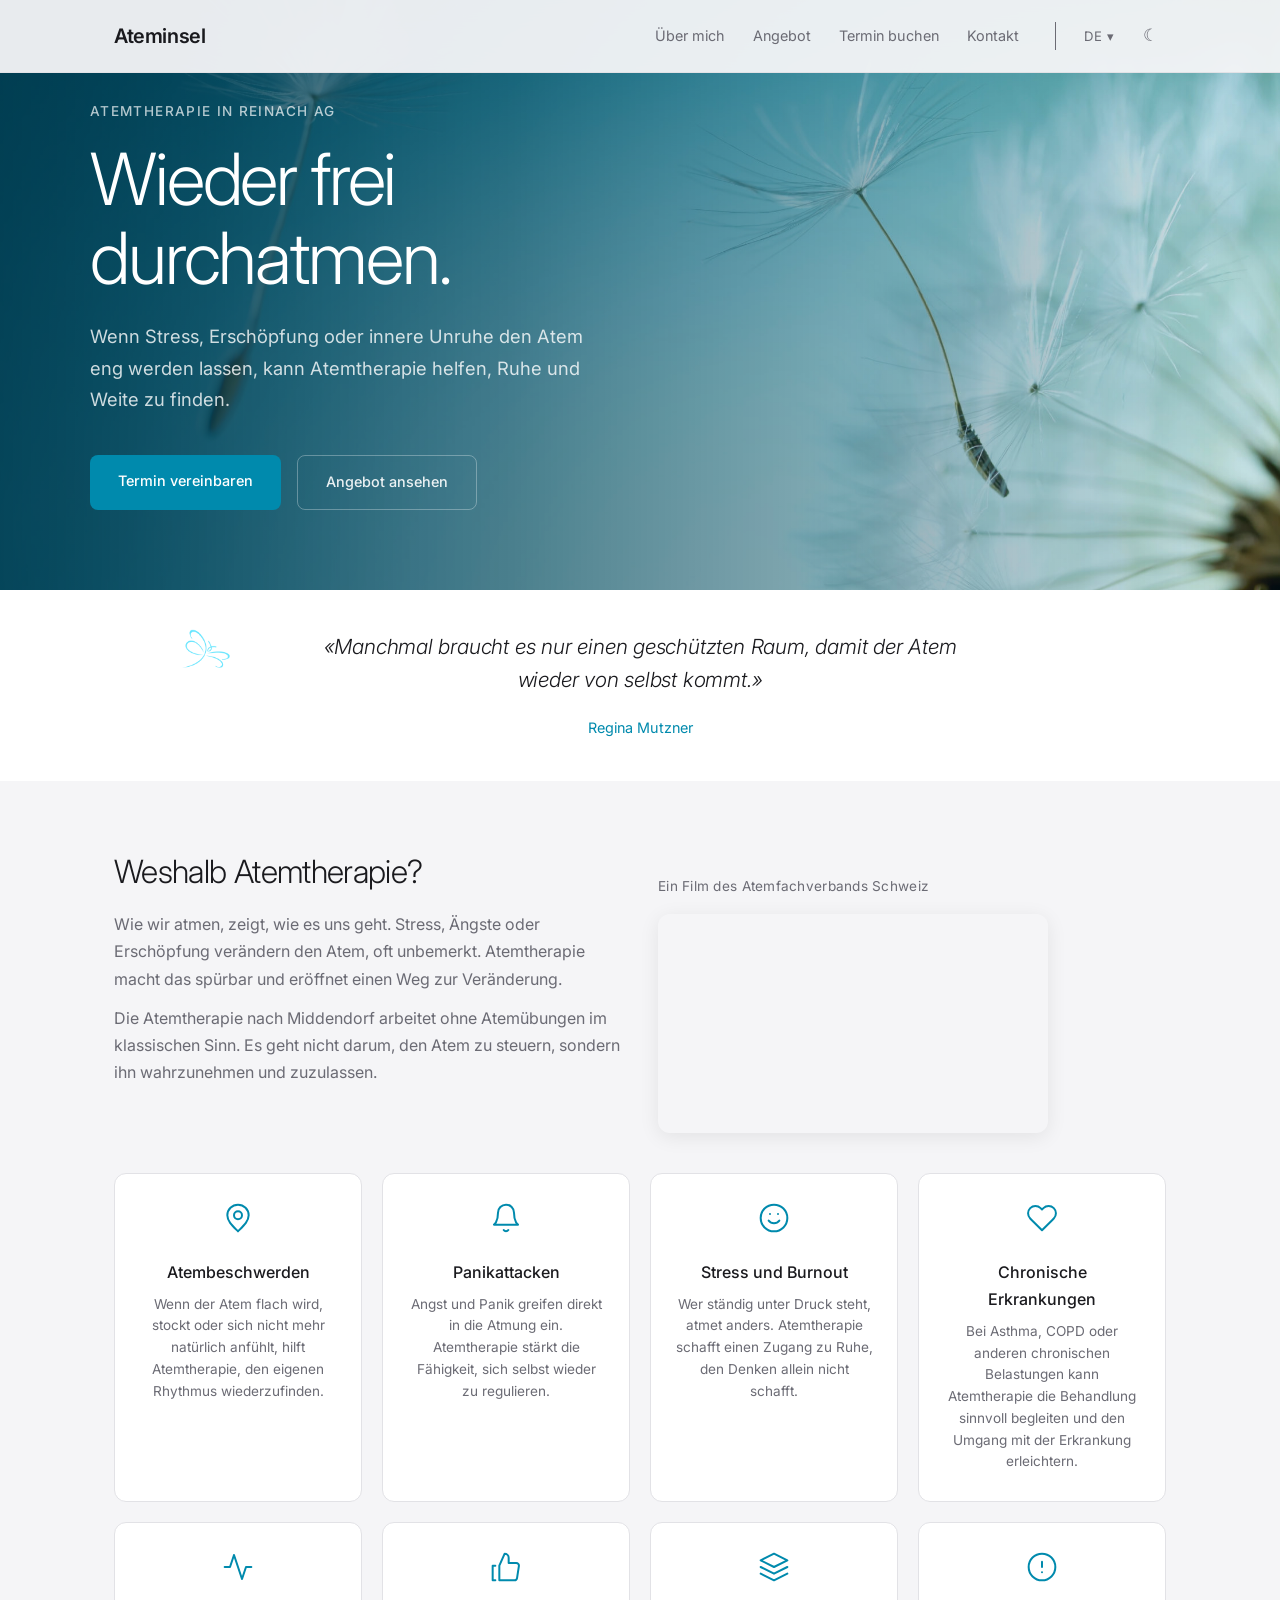
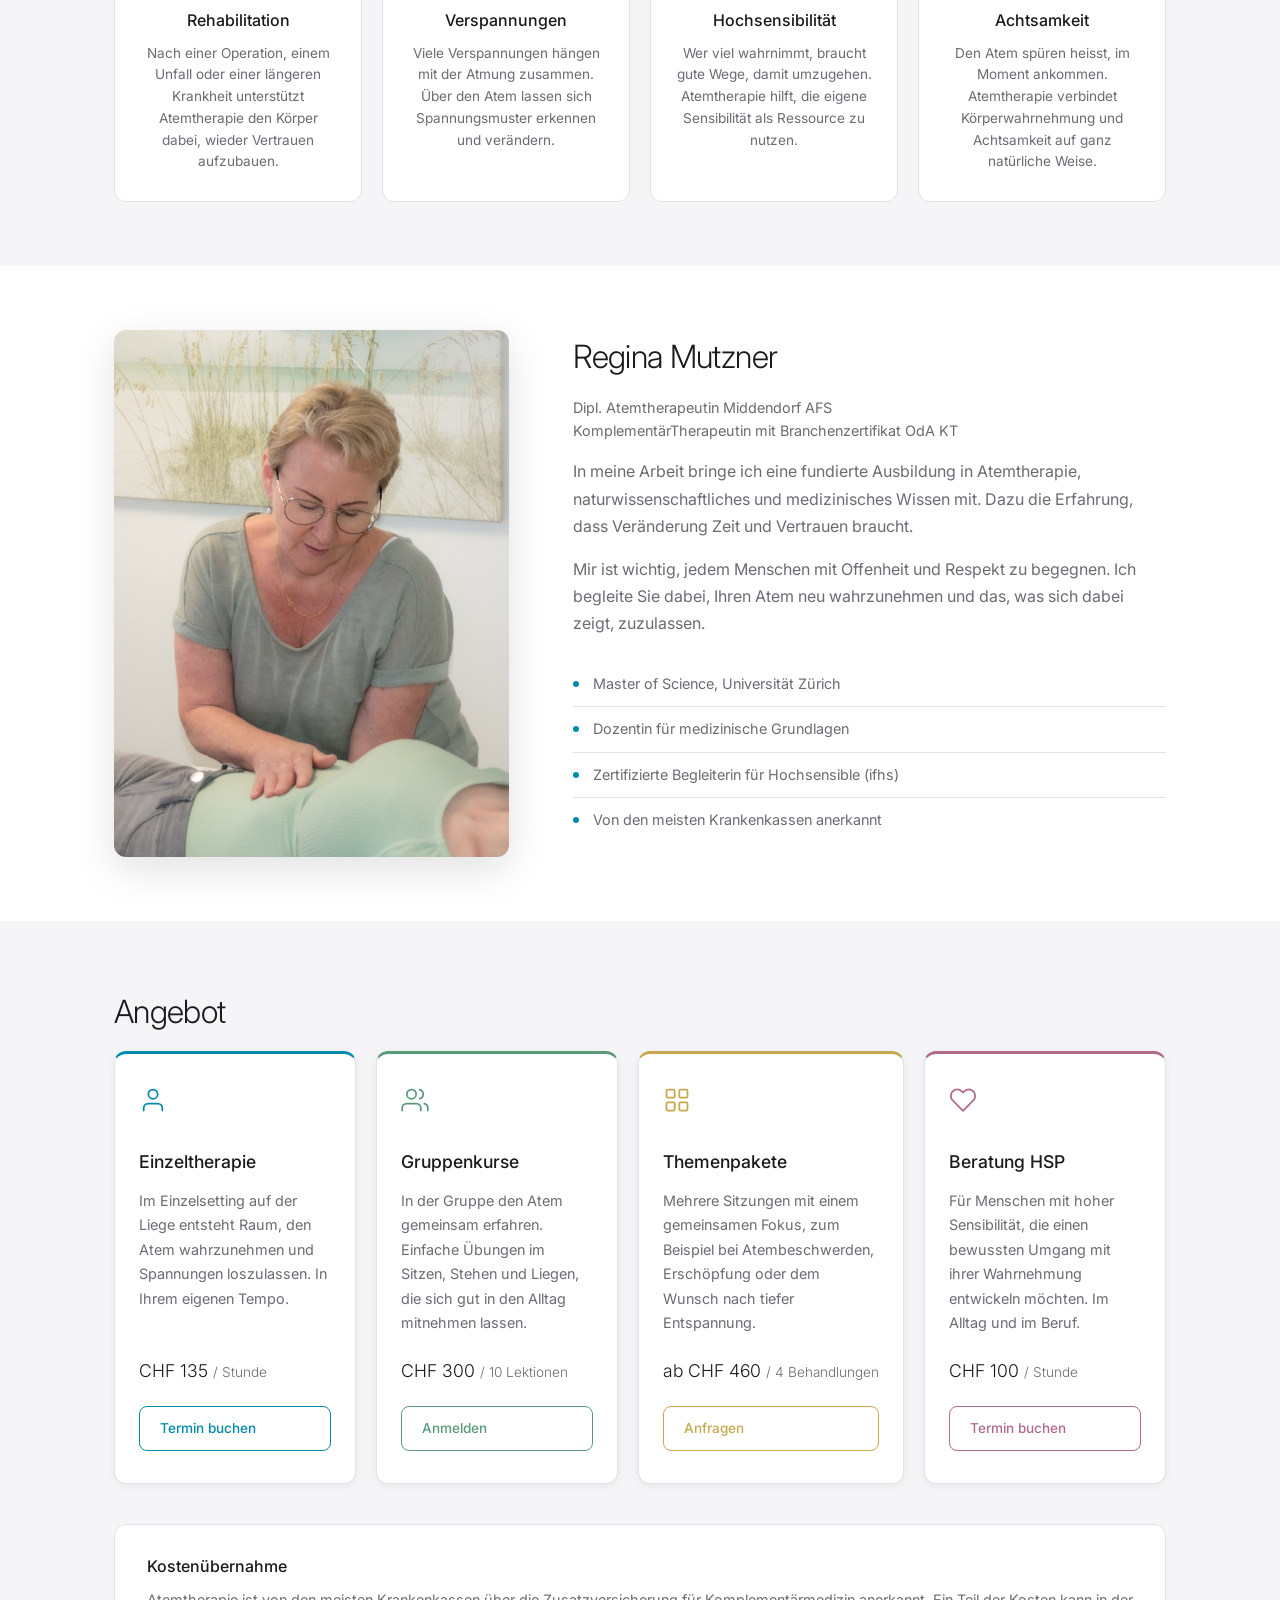
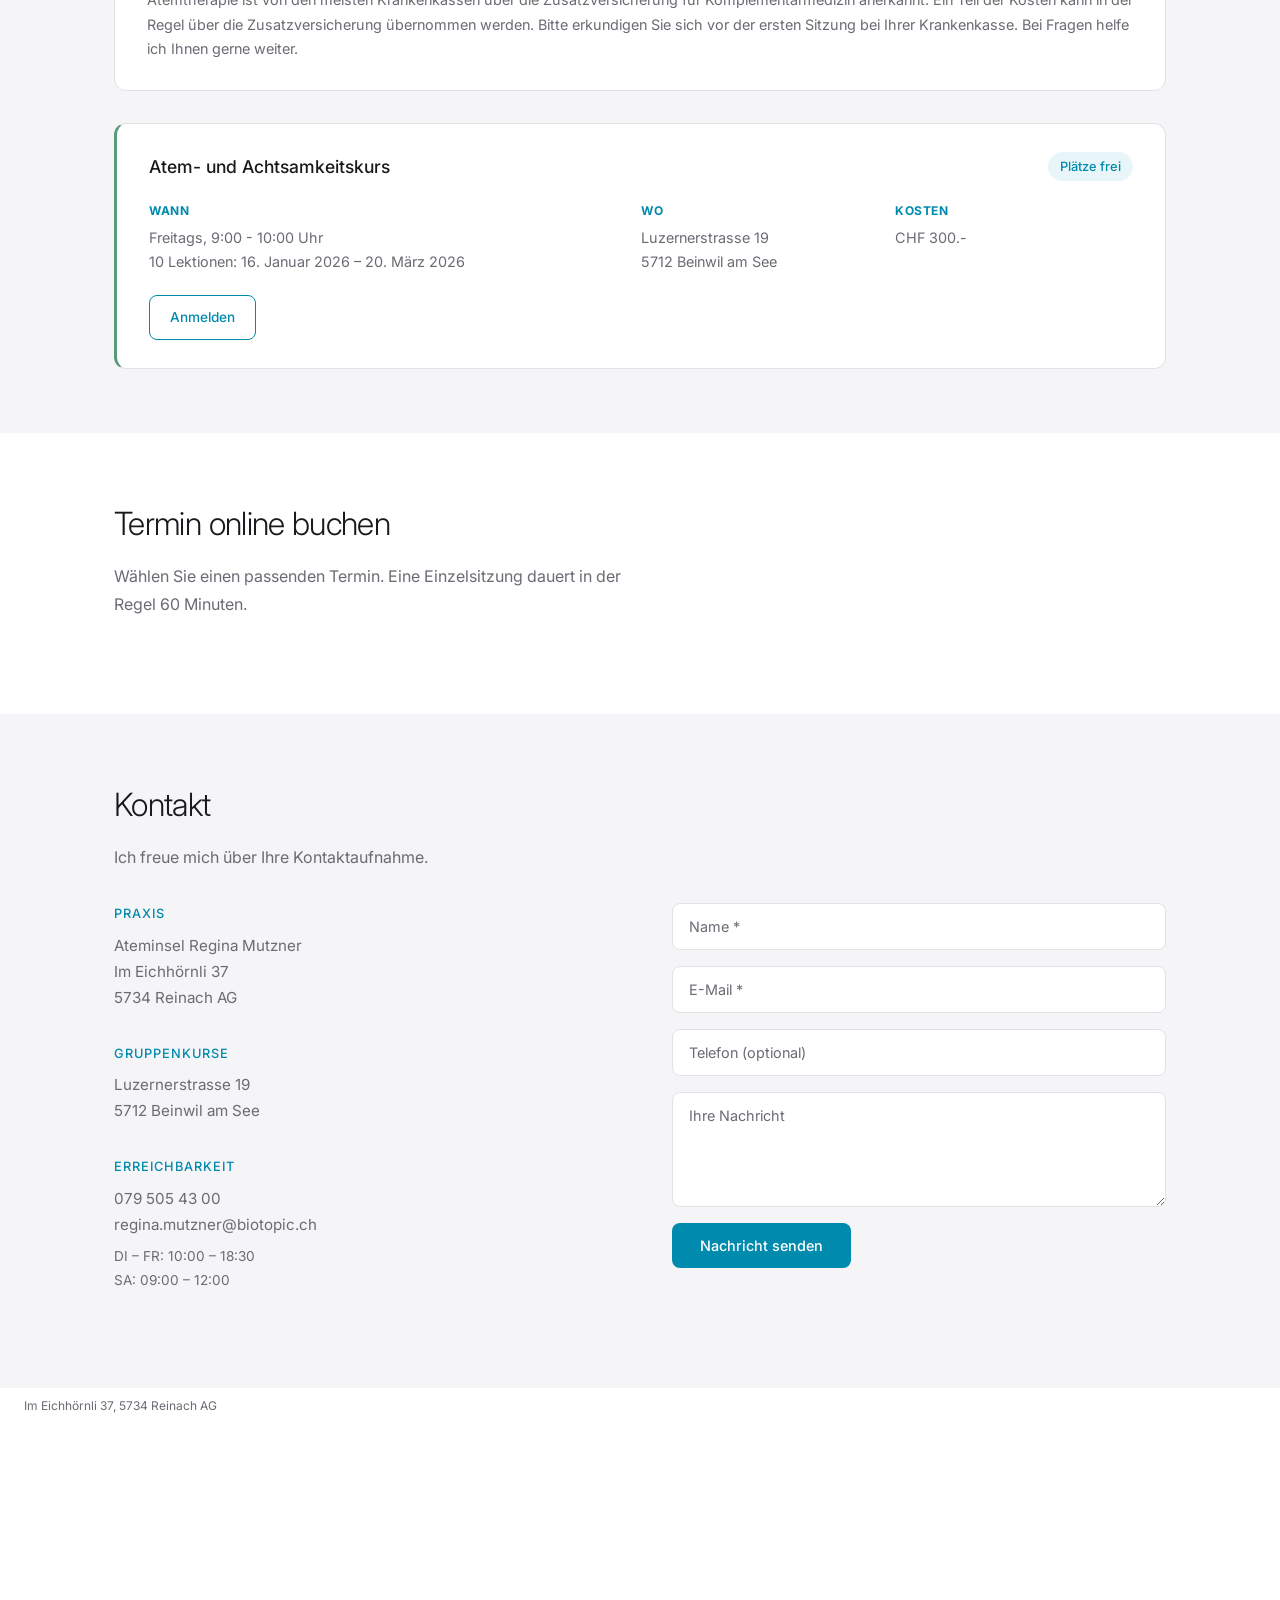
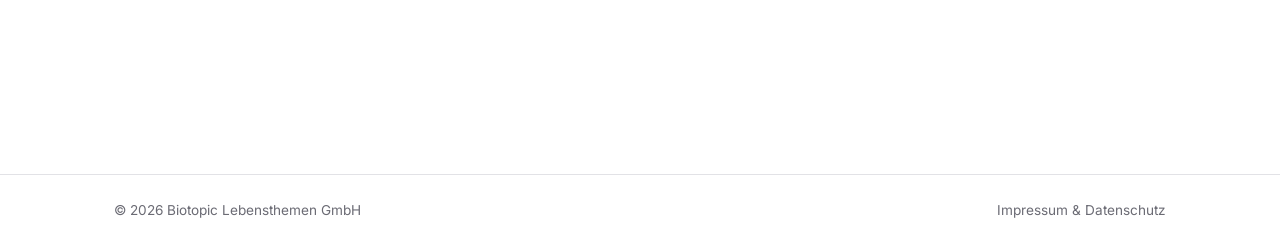
==== commit ba570386: "Projektregeln, Anleitung und Hooks fuer nicht-technische Benutzer CLAUDE.md: Checkliste nach Aenderu" ====
--- a/site/de/index.html
+++ b/site/de/index.html
@@ -4,15 +4,72 @@
     <meta charset="UTF-8">
     <meta name="viewport" content="width=device-width, initial-scale=1.0">
     <meta name="robots" content="noindex, nofollow">
-    <meta name="description" content="Ateminsel Regina Mutzner – Praxis für Atemtherapie Middendorf in Reinach AG. Einzeltherapie, Gruppenkurse und Beratung.">
-    <title>Ateminsel – Regina Mutzner | Atemtherapie</title>
+    <meta name="description" content="Ateminsel Regina Mutzner – Praxis für Atemtherapie in Reinach AG. Einzeltherapie, Gruppenkurse und Beratung.">
+    <title>Atemtherapie Reinach AG | Ateminsel – Regina Mutzner</title>
+    <link rel="canonical" href="https://jaroszewski.ch/ateminsel/de/">
+    <link rel="alternate" hreflang="de" href="https://jaroszewski.ch/ateminsel/de/">
+    <link rel="alternate" hreflang="en" href="https://jaroszewski.ch/ateminsel/en/">
+    <link rel="alternate" hreflang="fr" href="https://jaroszewski.ch/ateminsel/fr/">
+    <link rel="alternate" hreflang="es" href="https://jaroszewski.ch/ateminsel/es/">
+    <link rel="alternate" hreflang="x-default" href="https://jaroszewski.ch/ateminsel/de/">
+    <meta property="og:type" content="website">
+    <meta property="og:title" content="Atemtherapie Reinach AG | Ateminsel – Regina Mutzner">
+    <meta property="og:description" content="Praxis für Atemtherapie in Reinach AG. Einzeltherapie, Gruppenkurse und Beratung.">
+    <meta property="og:url" content="https://jaroszewski.ch/ateminsel/de/">
+    <meta property="og:image" content="https://jaroszewski.ch/ateminsel/img/og-image.jpg">
+    <meta property="og:image:width" content="1200">
+    <meta property="og:image:height" content="630">
+    <meta property="og:locale" content="de_CH">
     <link rel="preconnect" href="https://fonts.googleapis.com">
     <link rel="preconnect" href="https://fonts.gstatic.com" crossorigin>
     <link href="https://fonts.googleapis.com/css2?family=Inter:wght@300;400;500;600&display=optional" rel="stylesheet">
-    <link rel="stylesheet" href="../style.css?v=9">
+    <link rel="stylesheet" href="../style.css?v=10">
     <script>if(localStorage.getItem('heroDir')==='out')document.documentElement.classList.add('hero-start-zoomed');</script>
     <link rel="icon" href="../favicon.ico">
     <link rel="apple-touch-icon" href="../apple-touch-icon.png">
+    <script type="application/ld+json">
+    {
+        "@context": "https://schema.org",
+        "@type": "HealthAndBeautyBusiness",
+        "name": "Ateminsel Regina Mutzner",
+        "description": "Praxis für Atemtherapie in Reinach AG. Einzeltherapie, Gruppenkurse und Beratung.",
+        "url": "https://jaroszewski.ch/ateminsel/de/",
+        "image": "https://jaroszewski.ch/ateminsel/img/og-image.jpg",
+        "telephone": "+41795054300",
+        "email": "regina.mutzner@biotopic.ch",
+        "address": {
+            "@type": "PostalAddress",
+            "streetAddress": "Im Eichhörnli 37",
+            "addressLocality": "Reinach",
+            "postalCode": "5734",
+            "addressRegion": "AG",
+            "addressCountry": "CH"
+        },
+        "openingHoursSpecification": [
+            {
+                "@type": "OpeningHoursSpecification",
+                "dayOfWeek": ["Tuesday", "Wednesday", "Thursday", "Friday"],
+                "opens": "10:00",
+                "closes": "18:30"
+            },
+            {
+                "@type": "OpeningHoursSpecification",
+                "dayOfWeek": "Saturday",
+                "opens": "09:00",
+                "closes": "12:00"
+            }
+        ],
+        "founder": {
+            "@type": "Person",
+            "name": "Regina Mutzner",
+            "jobTitle": "Dipl. Atemtherapeutin"
+        },
+        "parentOrganization": {
+            "@type": "Organization",
+            "name": "Biotopic Lebensthemen GmbH"
+        }
+    }
+    </script>
 </head>
 <body>
 
@@ -58,7 +115,7 @@
     <!-- Zitat -->
     <section class="quote-section">
         <div class="container">
-            <img src="../img/libellen-logo.png" alt="" class="quote-libelle">
+            <img src="../img/libellen-logo.png" alt="Ateminsel Logo" class="quote-libelle">
             <blockquote class="quote">
                 <p>«Manchmal braucht es nur einen geschützten Raum, damit der Atem wieder von selbst kommt.»</p>
                 <cite>Regina Mutzner</cite>
@@ -72,7 +129,7 @@
             <div class="weshalb-intro">
                 <div class="weshalb-intro-text">
                     <h2 class="section-title">Weshalb Atemtherapie?</h2>
-                    <p class="section-sub">Wie wir atmen, zeigt, wie es uns geht. Stress, Ängste oder Erschöpfung verändern den Atem – oft unbemerkt. Atemtherapie macht das spürbar und eröffnet einen Weg zur Veränderung.</p>
+                    <p class="section-sub">Wie wir atmen, zeigt, wie es uns geht. Stress, Ängste oder Erschöpfung verändern den Atem, oft unbemerkt. Atemtherapie macht das spürbar und eröffnet einen Weg zur Veränderung.</p>
                     <p class="section-sub">Die Atemtherapie nach Middendorf arbeitet ohne Atemübungen im klassischen Sinn. Es geht nicht darum, den Atem zu steuern, sondern ihn wahrzunehmen und zuzulassen.</p>
                 </div>
                 <div class="video-container fade-in">
@@ -86,7 +143,7 @@
                 <div class="weshalb-card fade-in">
                     <div class="weshalb-icon"><svg width="32" height="32" viewBox="0 0 24 24" fill="none" stroke="currentColor" stroke-width="1.5" stroke-linecap="round" stroke-linejoin="round"><path d="M12 22c4-4 8-7.5 8-12a8 8 0 1 0-16 0c0 4.5 4 8 8 12z"/><circle cx="12" cy="10" r="3"/></svg></div>
                     <h3>Atembeschwerden</h3>
-                    <p>Wenn der Atem flach wird, stockt oder sich nicht mehr natürlich anfühlt – Atemtherapie hilft, den eigenen Rhythmus wiederzufinden.</p>
+                    <p>Wenn der Atem flach wird, stockt oder sich nicht mehr natürlich anfühlt, hilft Atemtherapie, den eigenen Rhythmus wiederzufinden.</p>
                 </div>
                 <div class="weshalb-card fade-in">
                     <div class="weshalb-icon"><svg width="32" height="32" viewBox="0 0 24 24" fill="none" stroke="currentColor" stroke-width="1.5" stroke-linecap="round" stroke-linejoin="round"><path d="M18 8A6 6 0 0 0 6 8c0 7-3 9-3 9h18s-3-2-3-9"/><path d="M13.73 21a2 2 0 0 1-3.46 0"/></svg></div>
--- a/site/style.css
+++ b/site/style.css
@@ -1018,14 +1018,17 @@
 .legal h3 {
     font-size: 0.95rem;
     font-weight: 500;
-    margin-top: 32px;
-    margin-bottom: 8px;
+    margin-top: 36px;
+    margin-bottom: 10px;
+    padding-left: 14px;
+    border-left: 2px solid var(--accent);
 }
 
 .legal p {
     color: var(--text-muted);
     margin-bottom: 12px;
     font-size: 0.95rem;
+    max-width: 680px;
 }
 
 /* ── Language Dropdown ────────────────── */
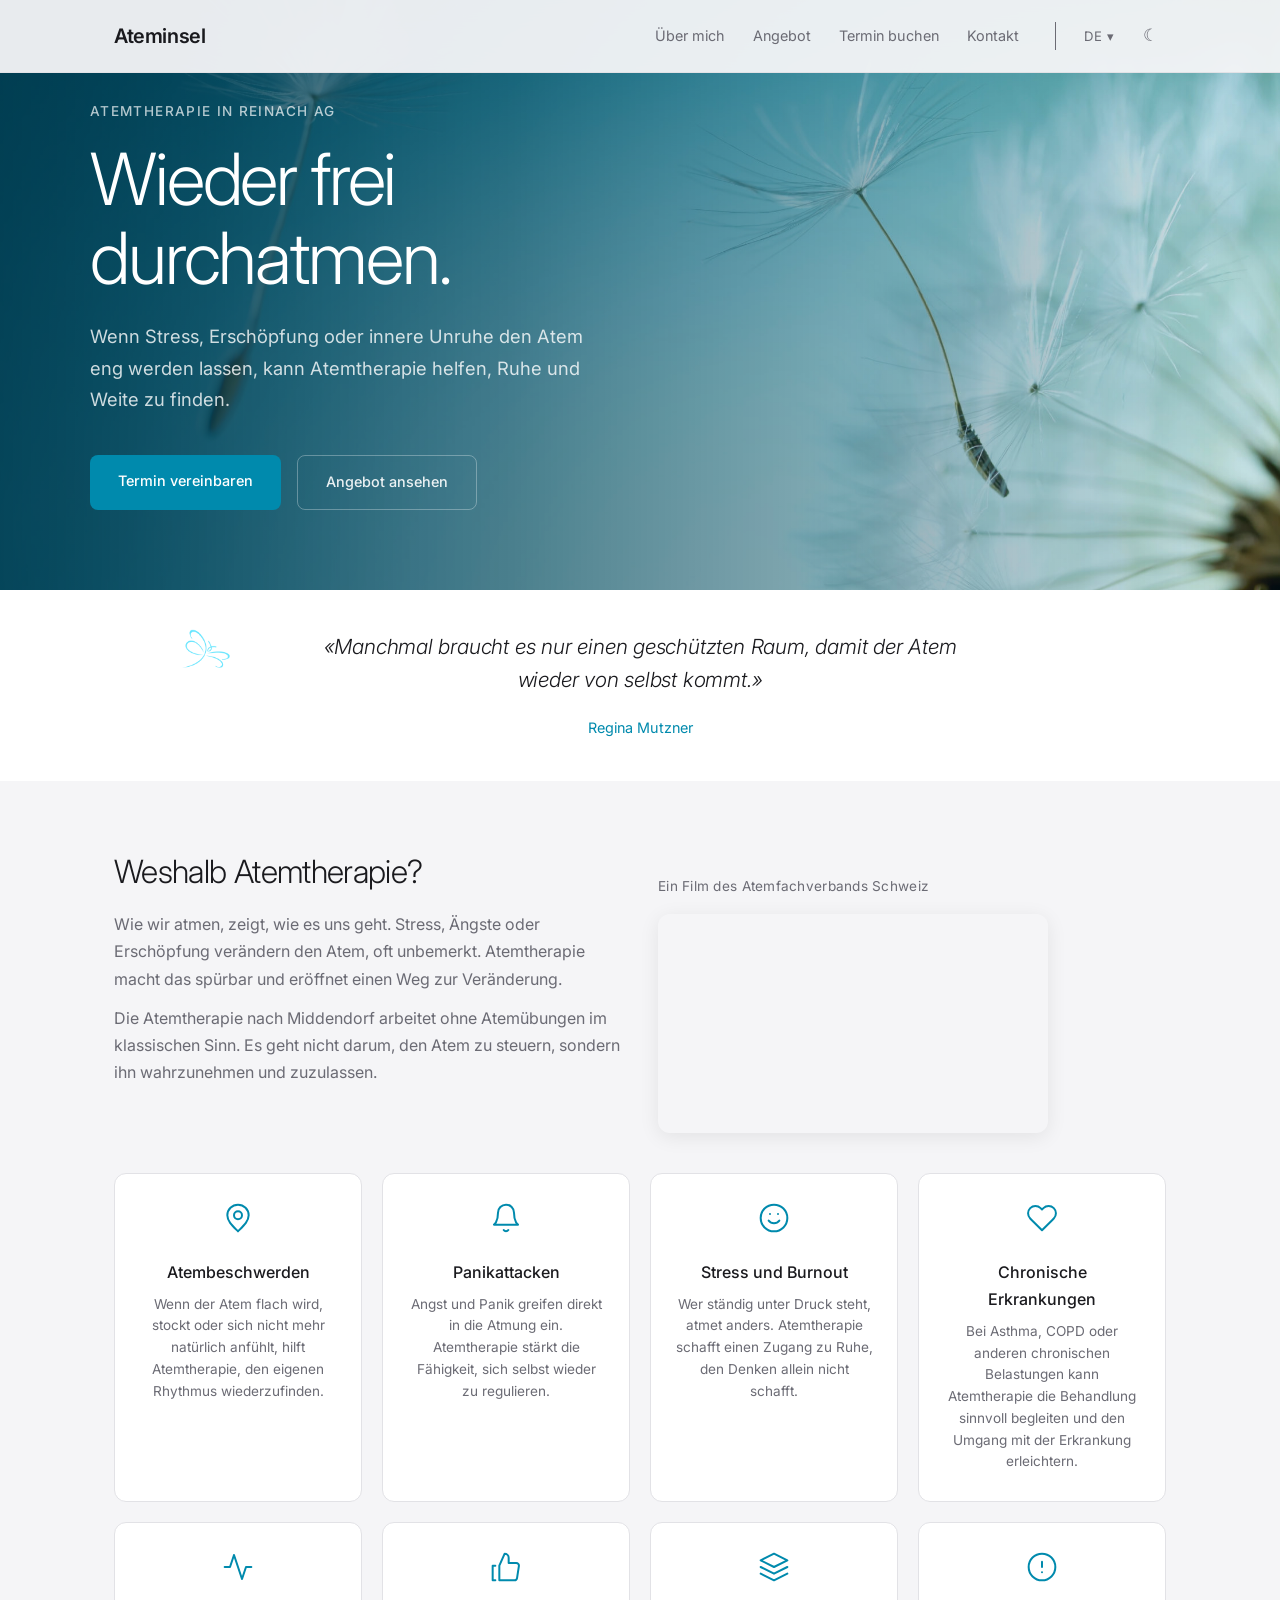
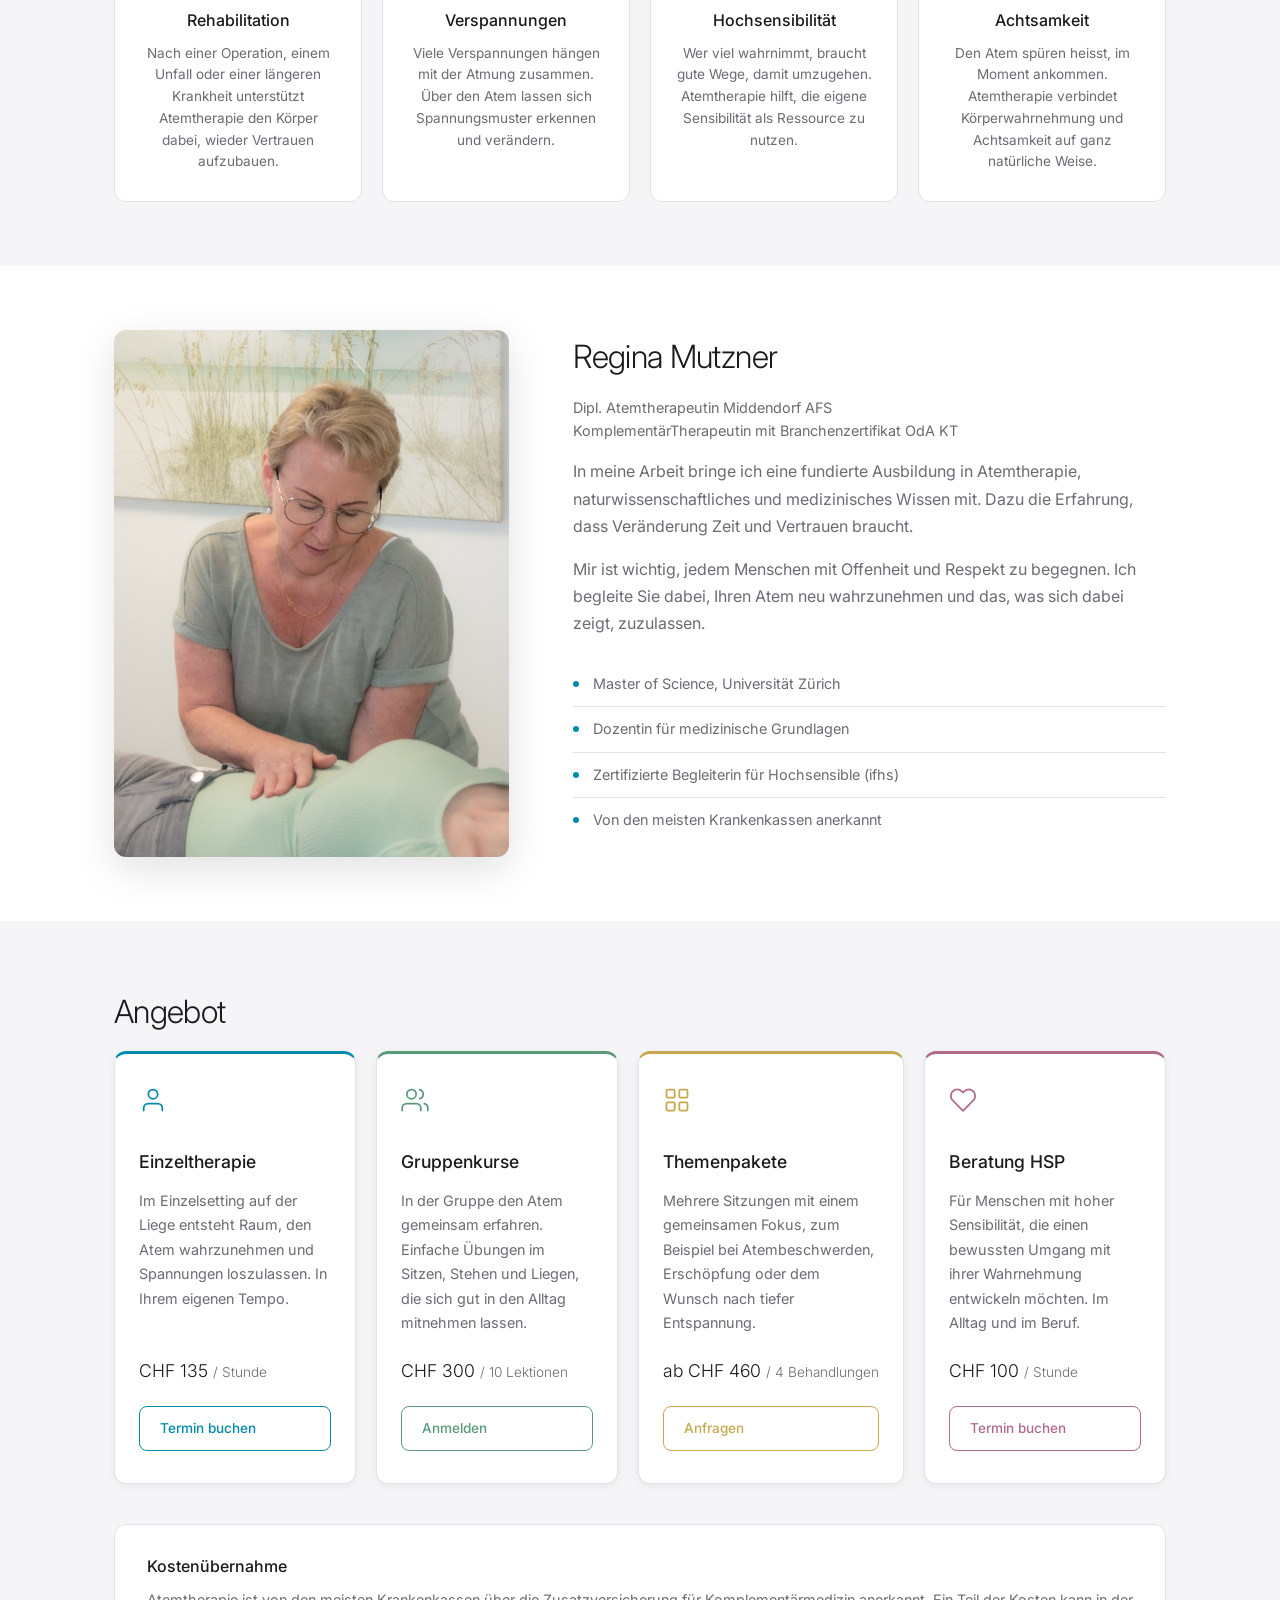
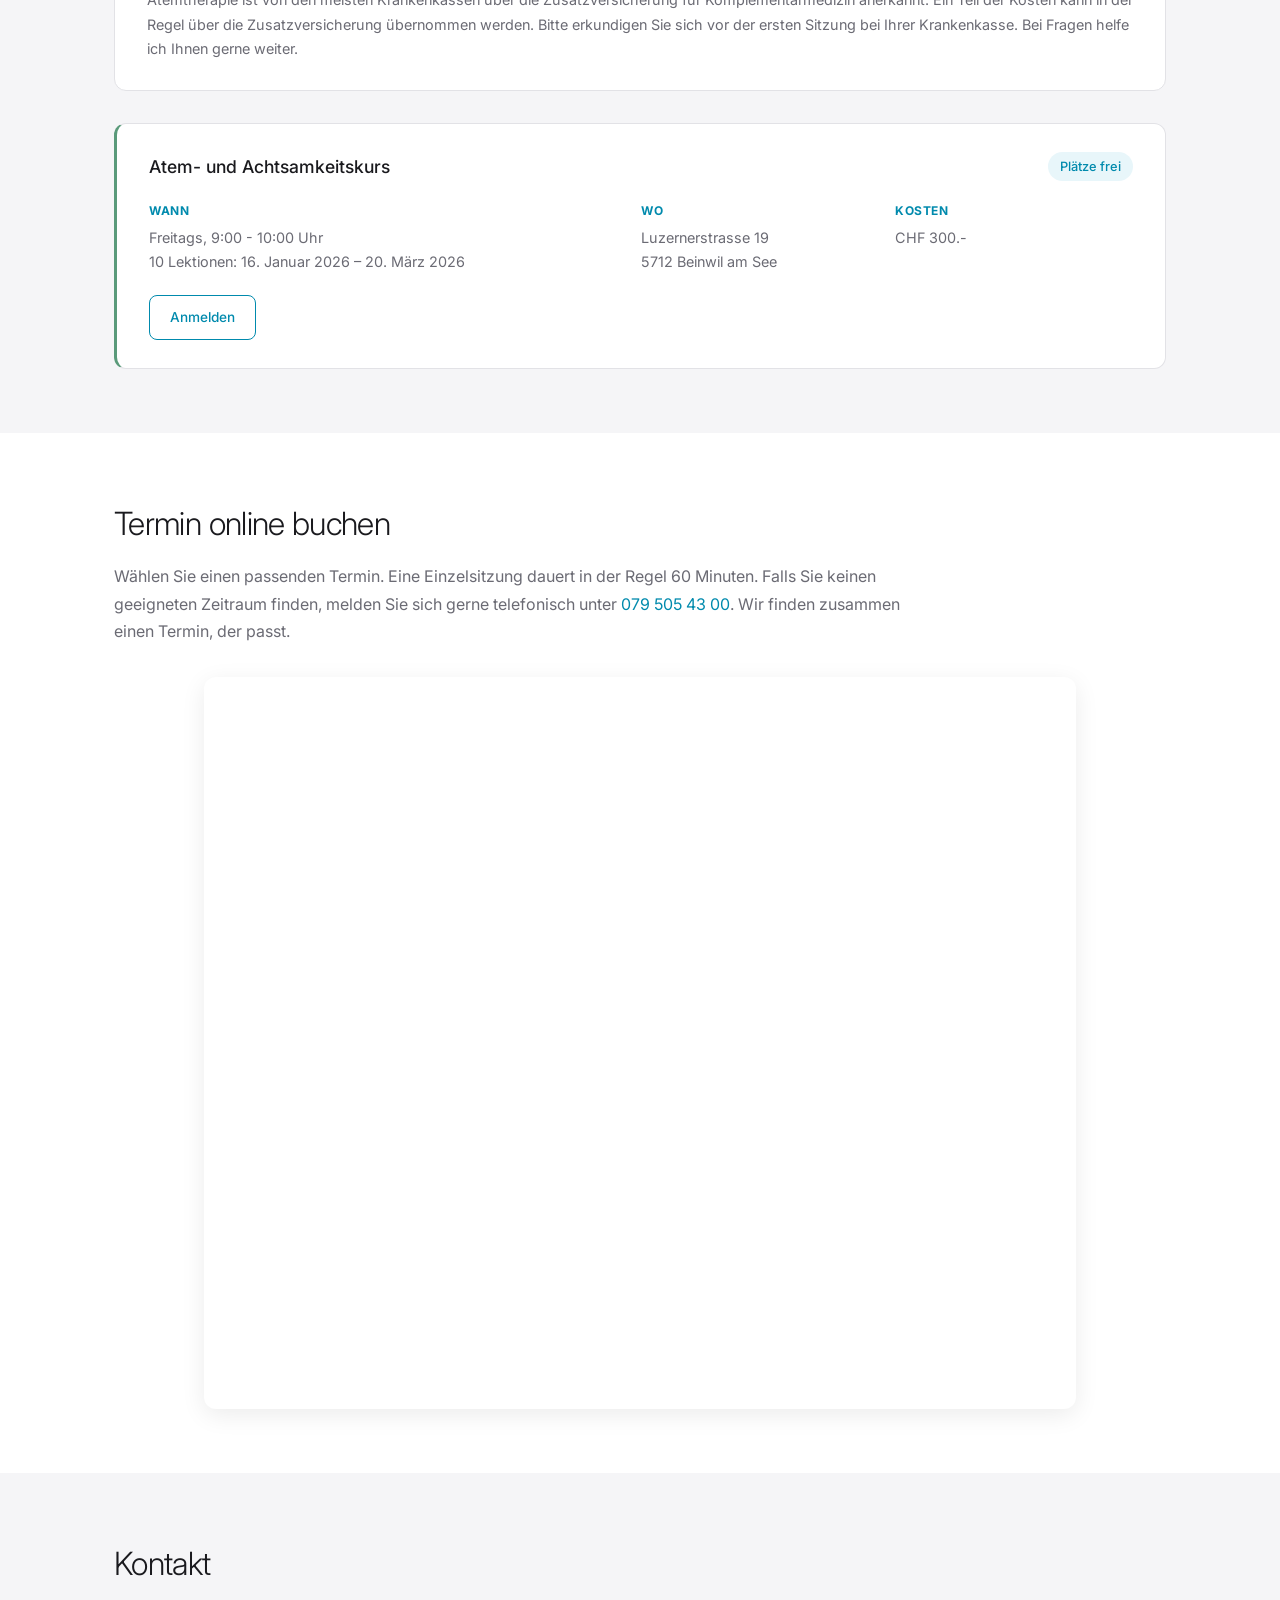
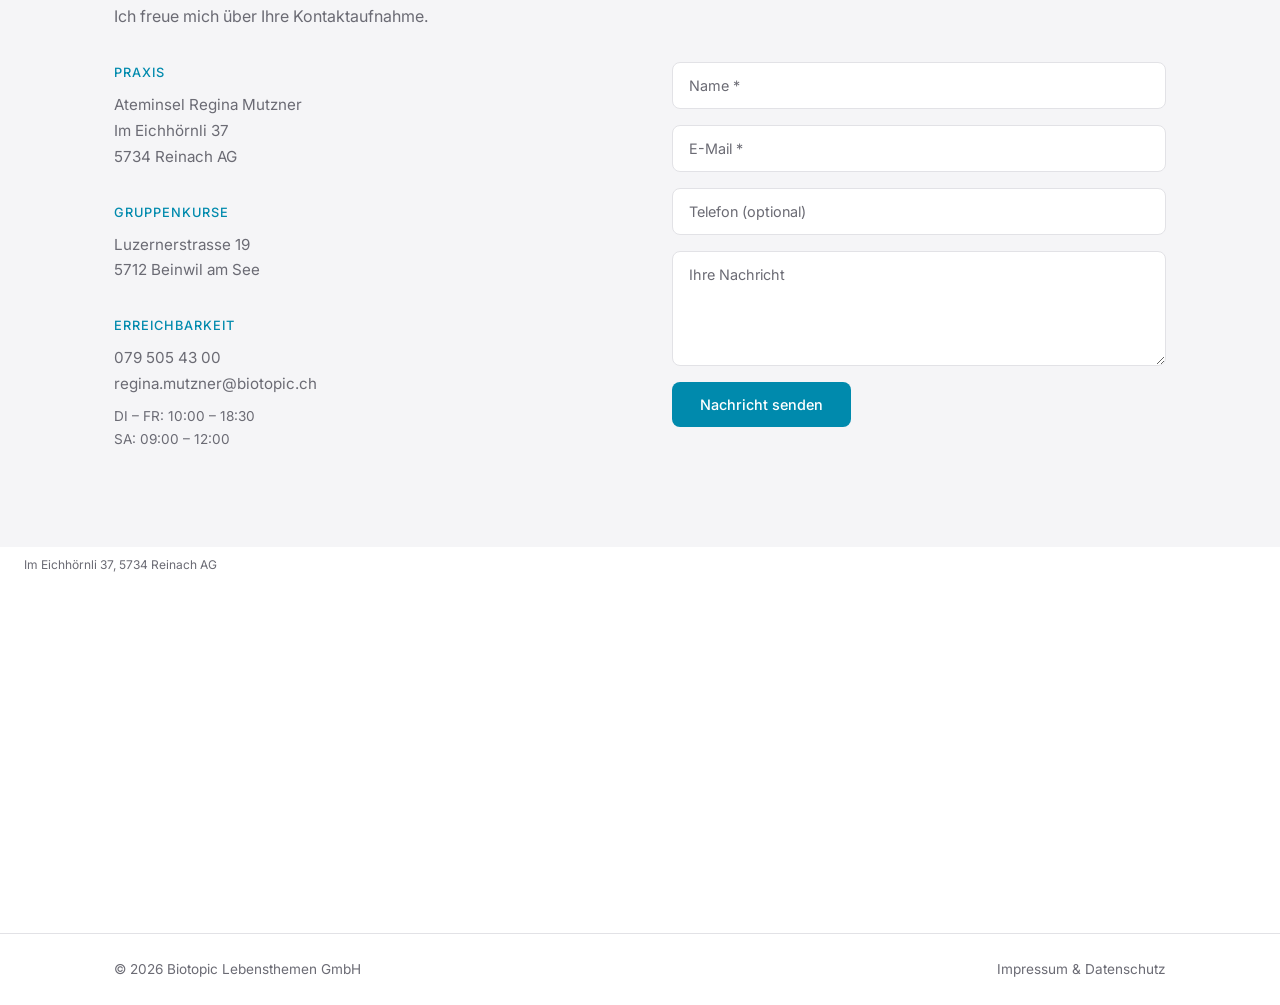
==== commit 91ea14b3: "Ateminsel Webseite (Redesign und Vor-Uebergabe-Konfiguration) Komplettes Redesign der ateminsel.ch W" ====
--- a/site/de/index.html
+++ b/site/de/index.html
@@ -23,7 +23,7 @@
     <link rel="preconnect" href="https://fonts.googleapis.com">
     <link rel="preconnect" href="https://fonts.gstatic.com" crossorigin>
     <link href="https://fonts.googleapis.com/css2?family=Inter:wght@300;400;500;600&display=optional" rel="stylesheet">
-    <link rel="stylesheet" href="../style.css?v=10">
+    <link rel="stylesheet" href="../style.css?v=13">
     <script>if(localStorage.getItem('heroDir')==='out')document.documentElement.classList.add('hero-start-zoomed');</script>
     <link rel="icon" href="../favicon.ico">
     <link rel="apple-touch-icon" href="../apple-touch-icon.png">
@@ -258,9 +258,9 @@
     <section class="section section-buchen" id="buchen">
         <div class="container">
             <h2 class="section-title">Termin online buchen</h2>
-            <p class="section-sub">Wählen Sie einen passenden Termin. Eine Einzelsitzung dauert in der Regel 60 Minuten.</p>
+            <p class="section-sub">Wählen Sie einen passenden Termin. Eine Einzelsitzung dauert in der Regel 60 Minuten. Falls Sie keinen geeigneten Zeitraum finden, melden Sie sich gerne telefonisch unter <a href="tel:+41795054300">079 505 43 00</a>. Wir finden zusammen einen Termin, der passt.</p>
             <div class="cal-wrapper">
-                <div style="width:100%;height:100%;overflow:scroll" id="my-cal-inline-ateminsel"></div>
+                <iframe src="https://widget.calenso.com/?partner=ateminsel-buchung&type=appointment&worker_id=&isFrame=true&lang=de_CH" title="Termin buchen" scrolling="yes"></iframe>
             </div>
         </div>
     </section>
@@ -329,16 +329,5 @@
     </footer>
 
     <script src="../main.js?v=9"></script>
-    <script type="text/javascript">
-    var calTheme = (localStorage.getItem('theme') === 'dark') ? 'dark' : 'light';
-    (function (C, A, L) { let p = function (a, ar) { a.q.push(ar); }; let d = C.document; C.Cal = C.Cal || function () { let cal = C.Cal; let ar = arguments; if (!cal.loaded) { cal.ns = {}; cal.q = cal.q || []; d.head.appendChild(d.createElement("script")).src = A; cal.loaded = true; } if (ar[0] === L) { const api = function () { p(api, arguments); }; const namespace = ar[1]; api.q = api.q || []; if(typeof namespace === "string"){cal.ns[namespace] = cal.ns[namespace] || api;p(cal.ns[namespace], ar);p(cal, ["initNamespace", namespace]);} else p(cal, ar); return;} p(cal, ar); }; })(window, "https://app.cal.eu/embed/embed.js", "init");
-    Cal("init", "ateminsel", {origin:"https://app.cal.eu"});
-    Cal.ns.ateminsel("inline", {
-        elementOrSelector:"#my-cal-inline-ateminsel",
-        config: {"layout":"month_view","useSlotsViewOnSmallScreen":"true","theme":calTheme},
-        calLink: "regina-mutzner/ateminsel",
-    });
-    Cal.ns.ateminsel("ui", {"theme":calTheme,"cssVarsPerTheme":{"light":{"cal-brand":"#006d8a"},"dark":{"cal-brand":"#00b8e6"}},"hideEventTypeDetails":false,"layout":"month_view"});
-    </script>
 </body>
 </html>
--- a/site/style.css
+++ b/site/style.css
@@ -730,9 +730,24 @@
 
 /* ── Buchen ───────────────────────────── */
 
+.section-buchen .section-sub {
+    max-width: 820px;
+}
+
 .cal-wrapper {
-    max-width: 1000px;
+    max-width: 872px;
     margin: 32px auto 0;
+    background: #fff;
+    padding: 16px;
+    border-radius: var(--radius);
+    box-shadow: 0 6px 24px rgba(0, 0, 0, 0.08);
+}
+
+.cal-wrapper iframe {
+    display: block;
+    width: 100%;
+    height: 700px;
+    border: 0;
 }
 
 
